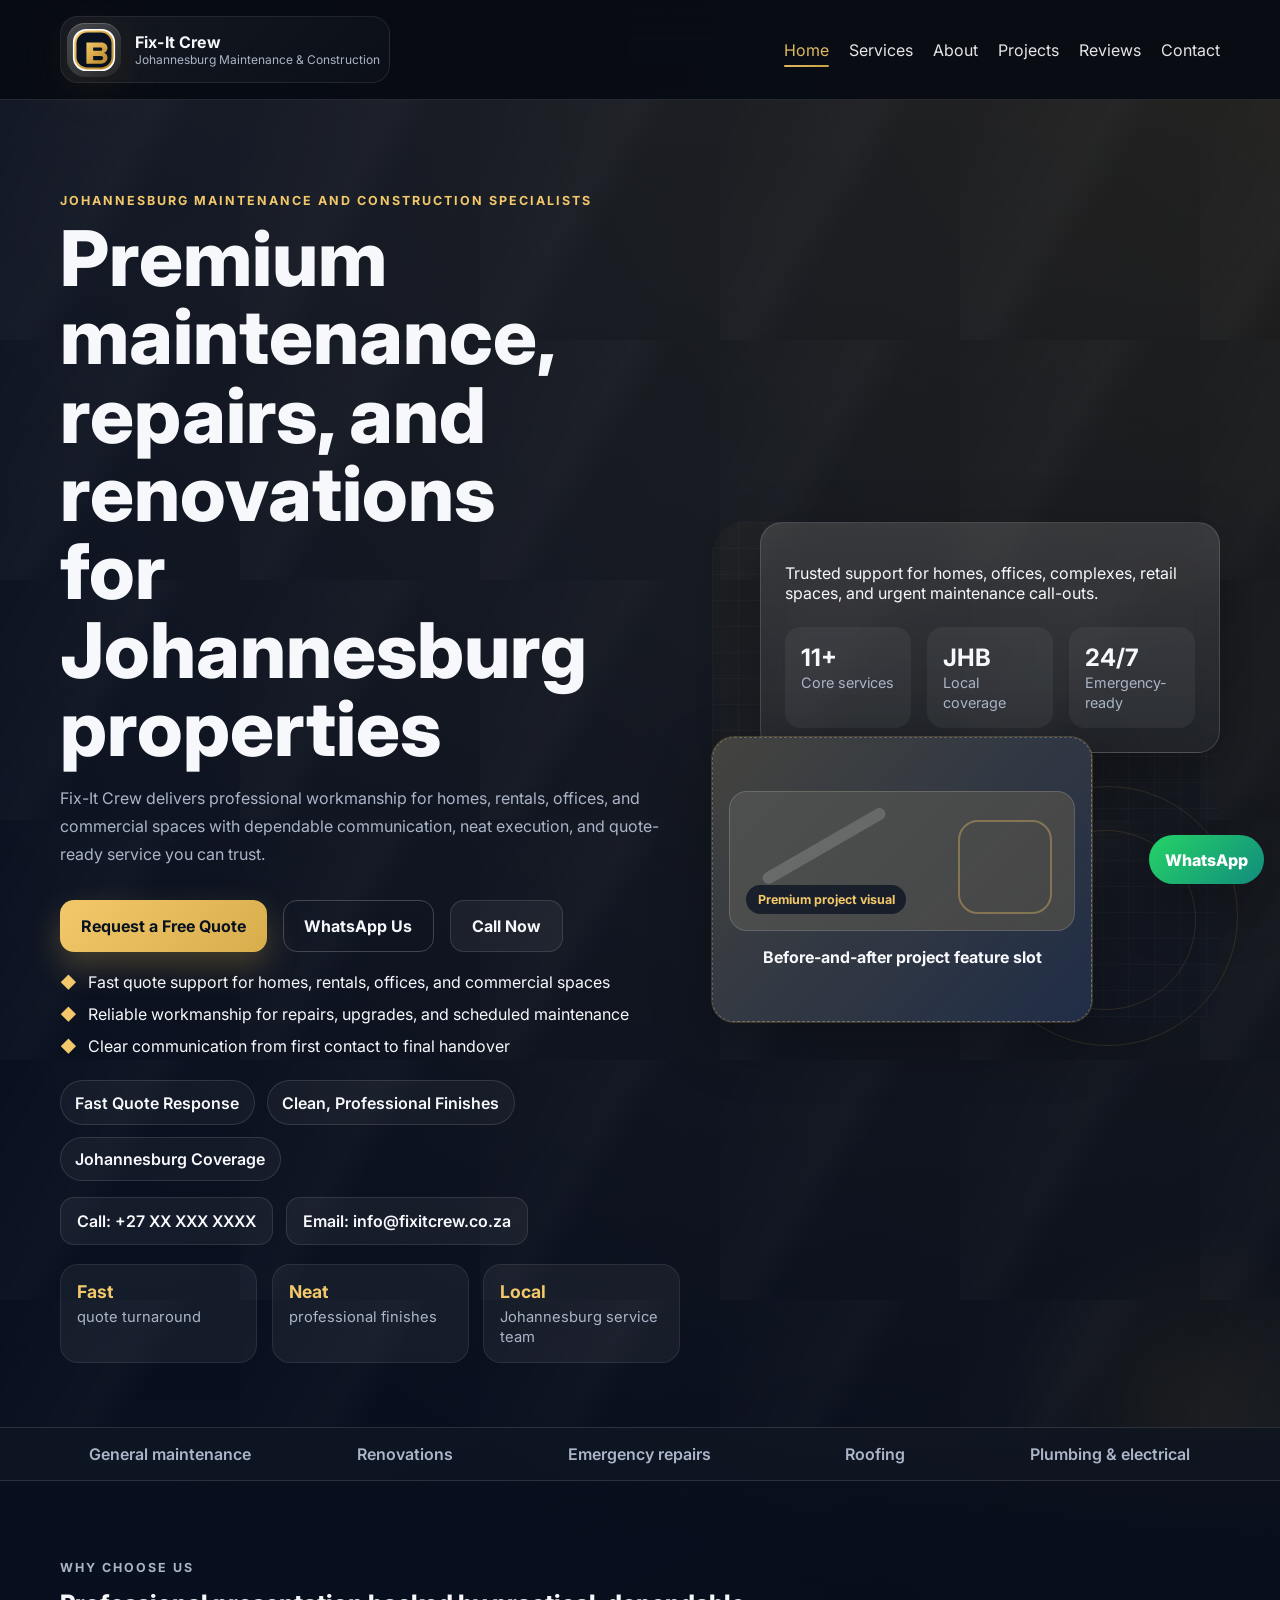
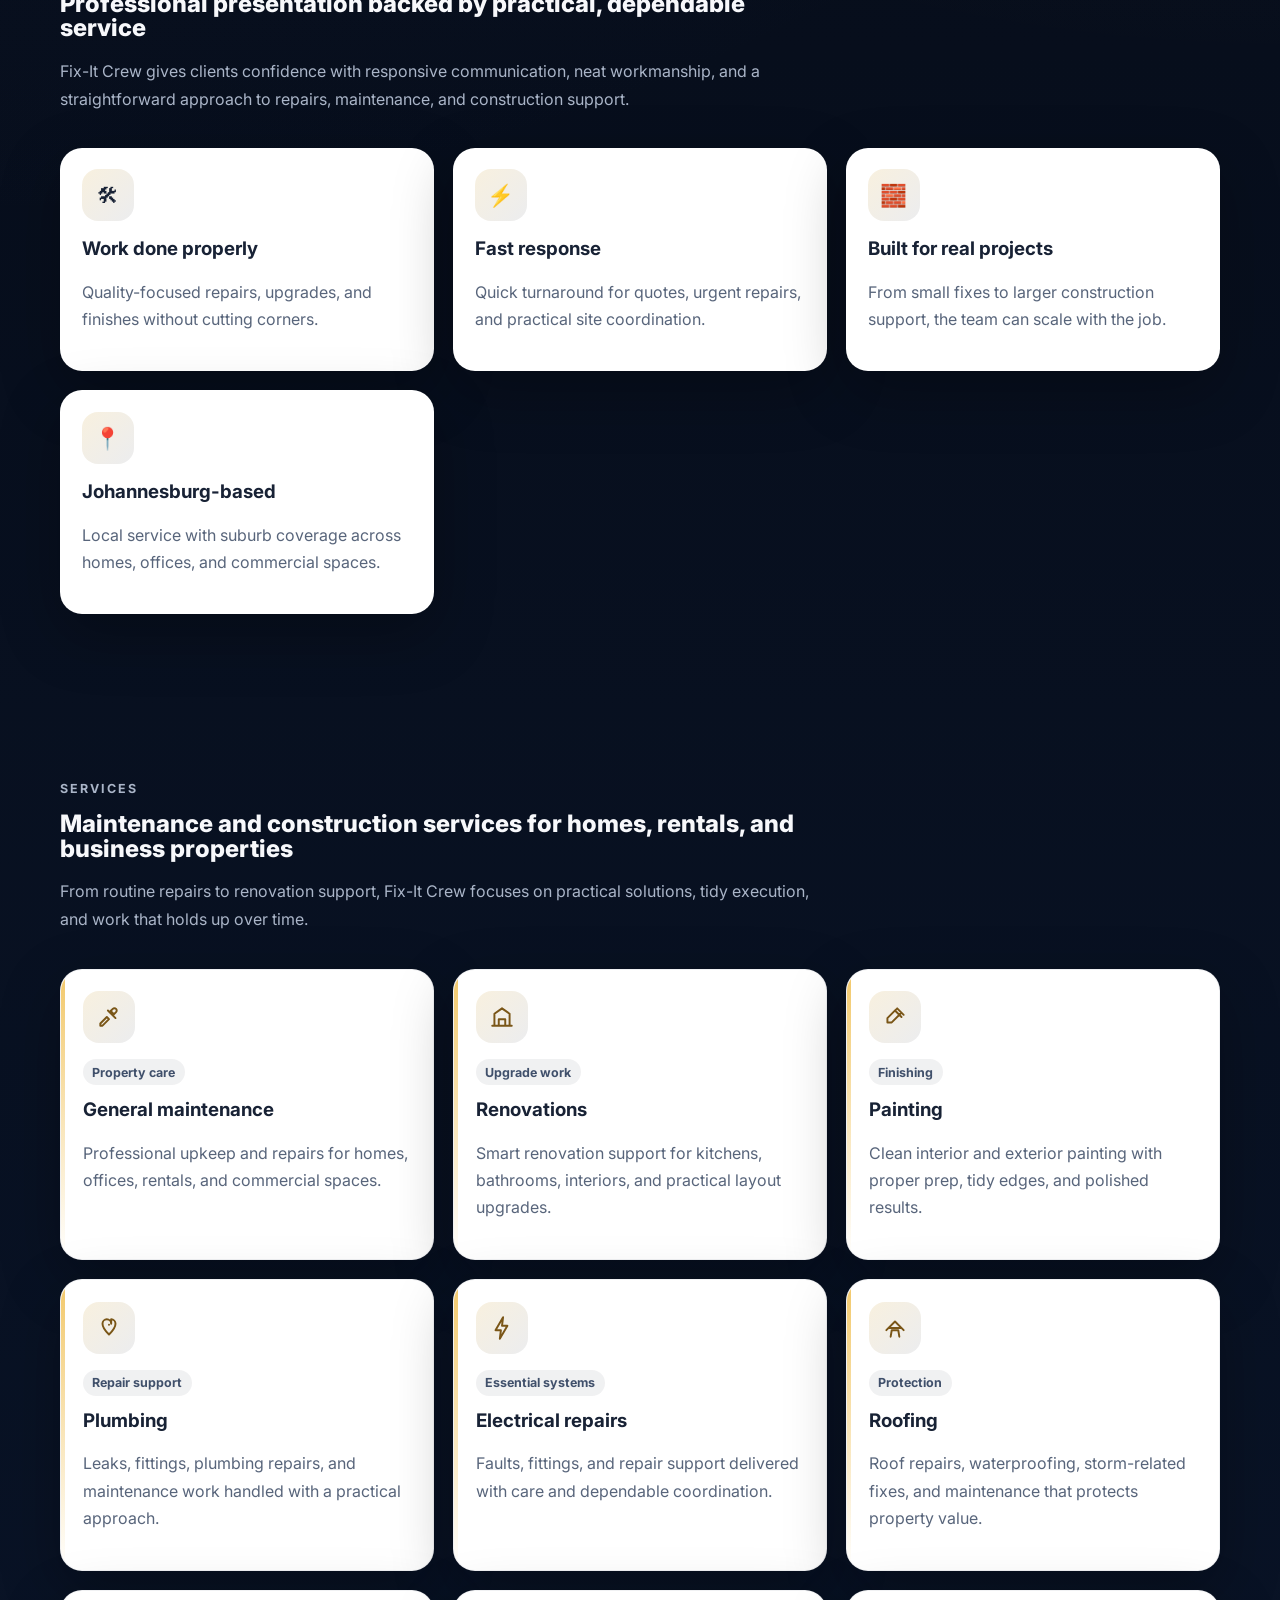
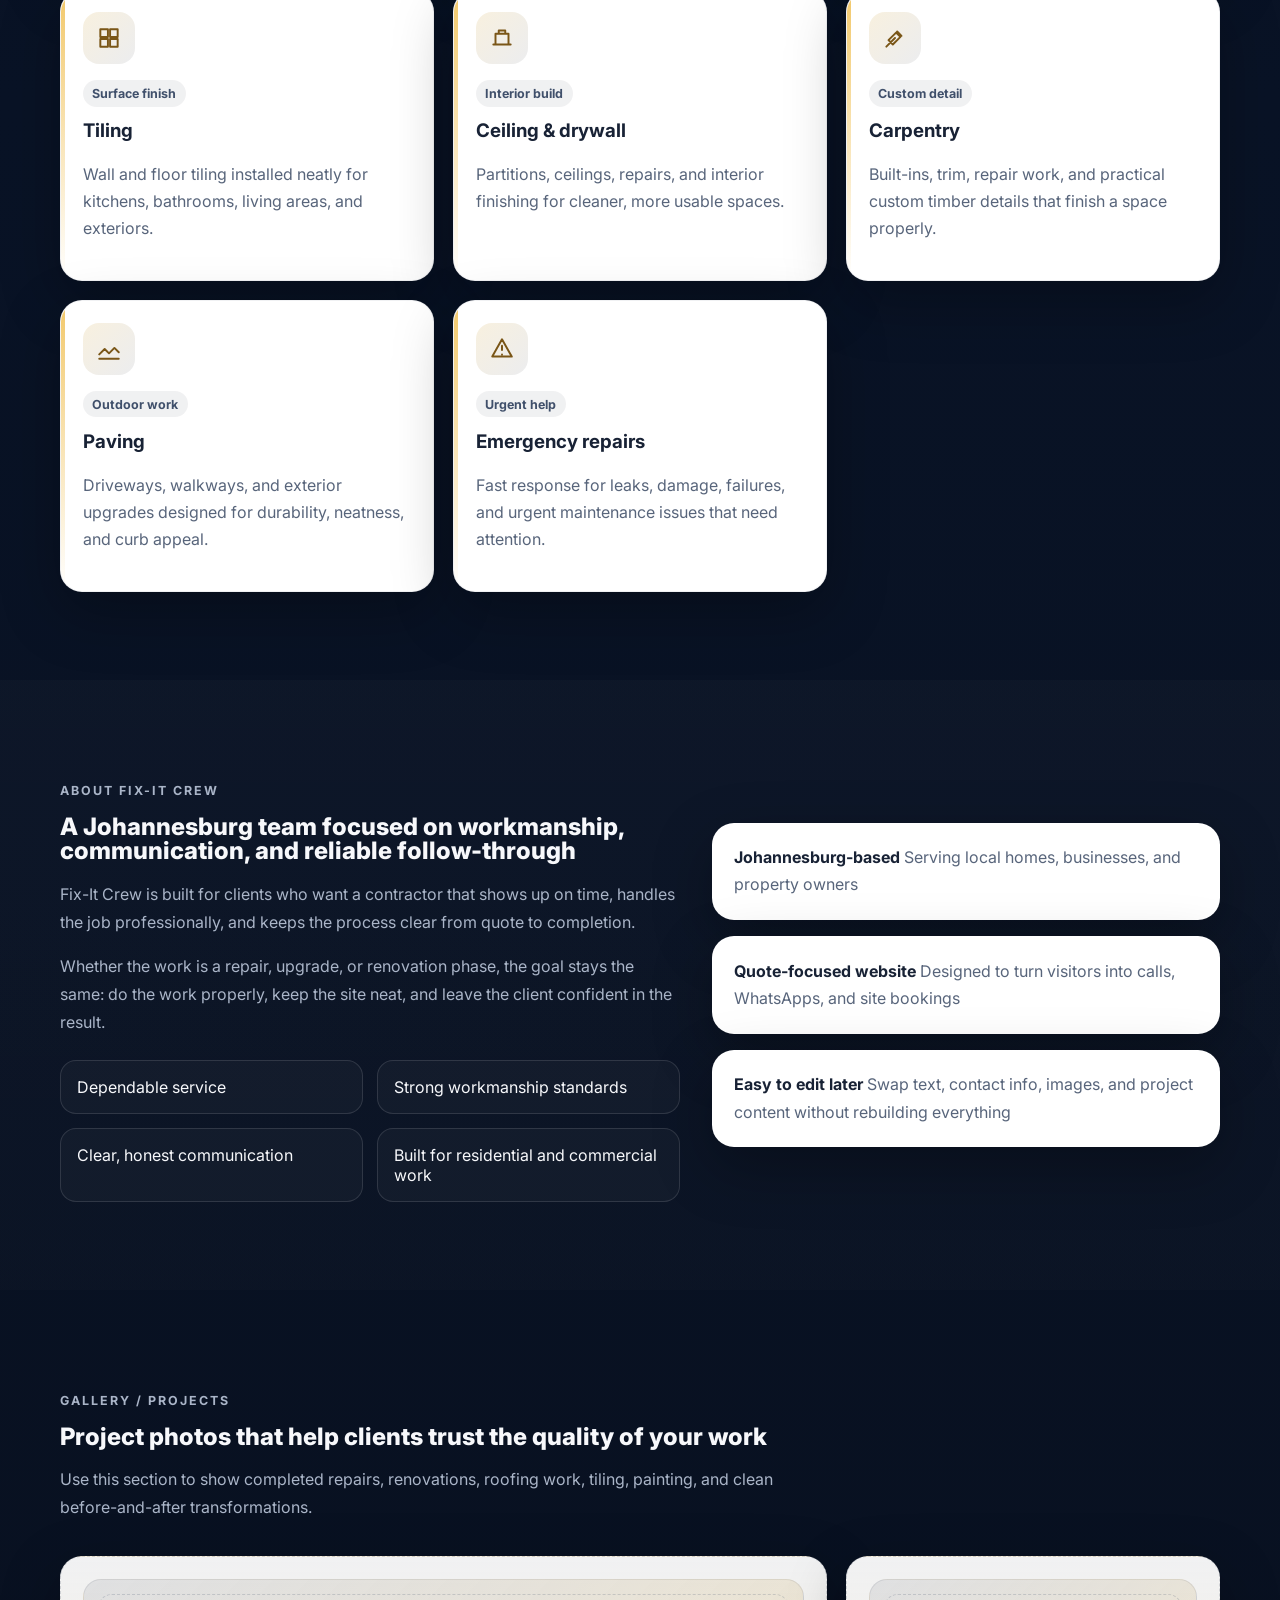
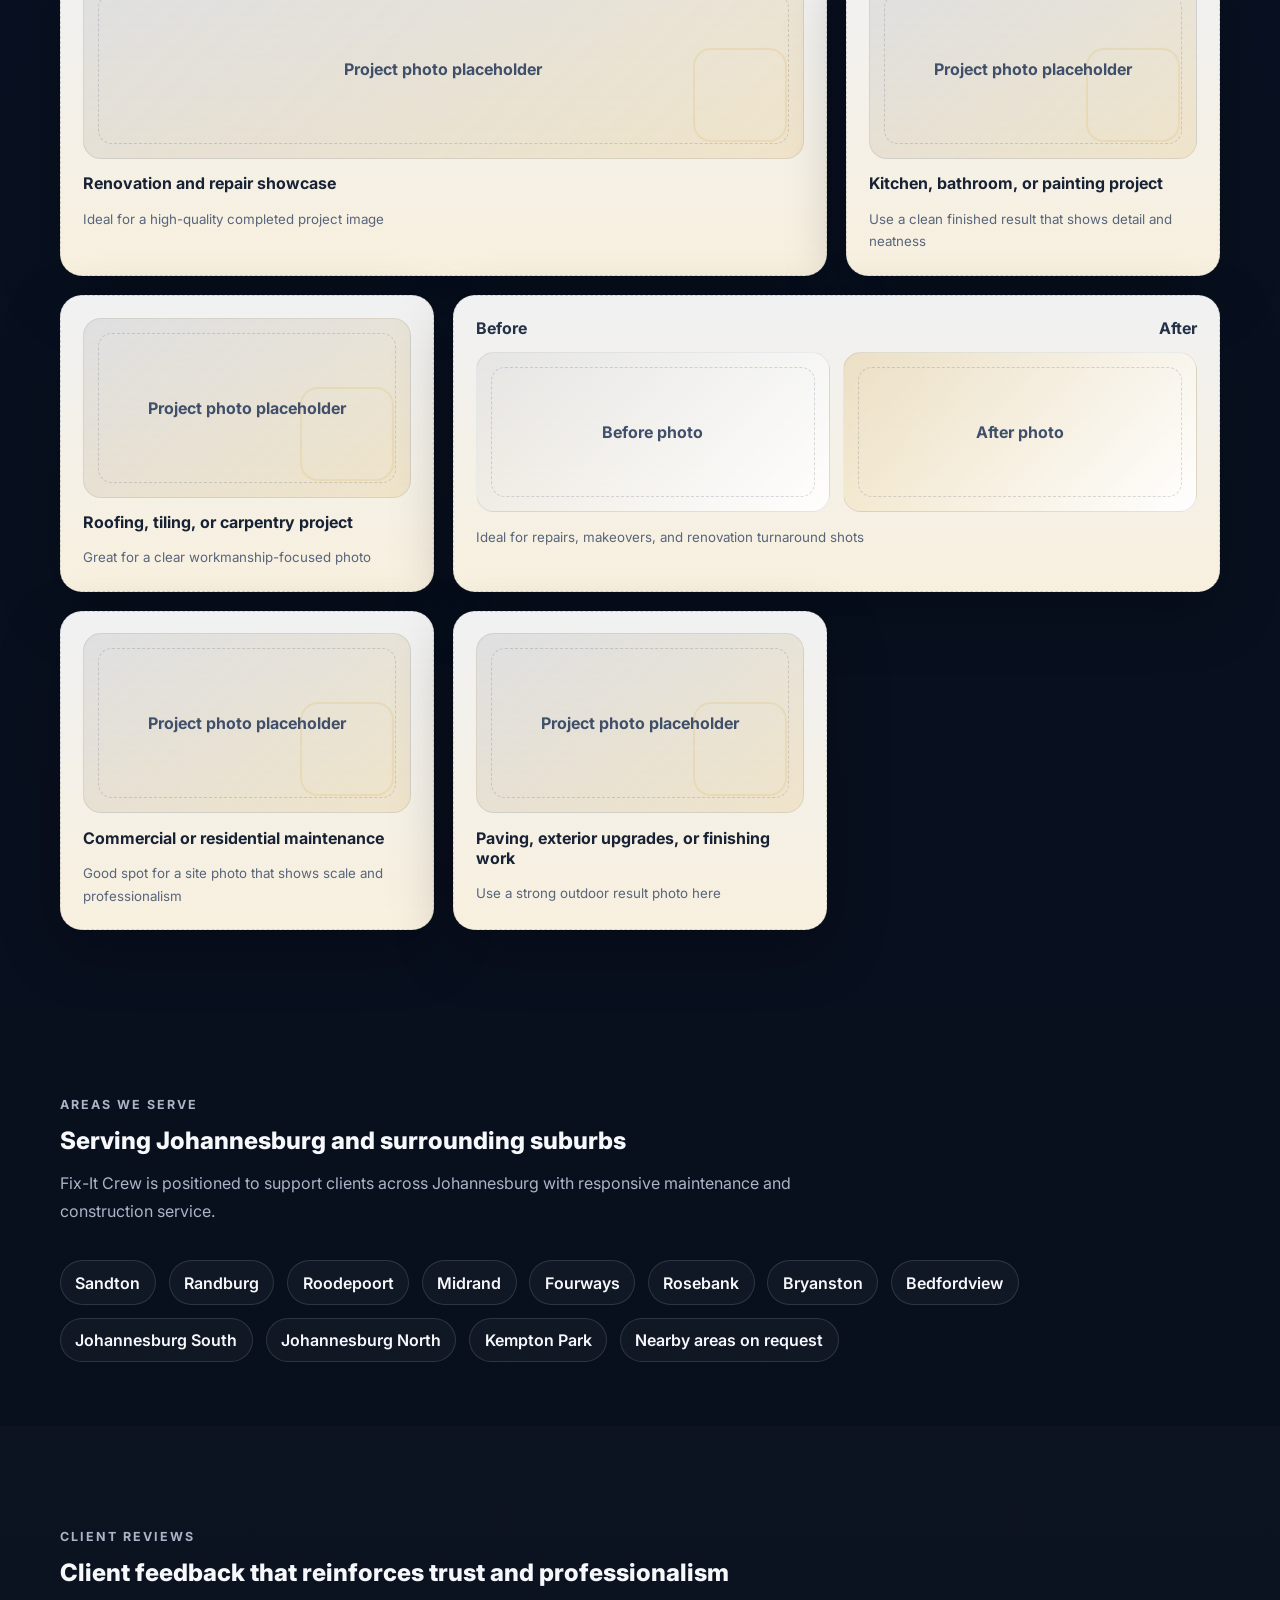
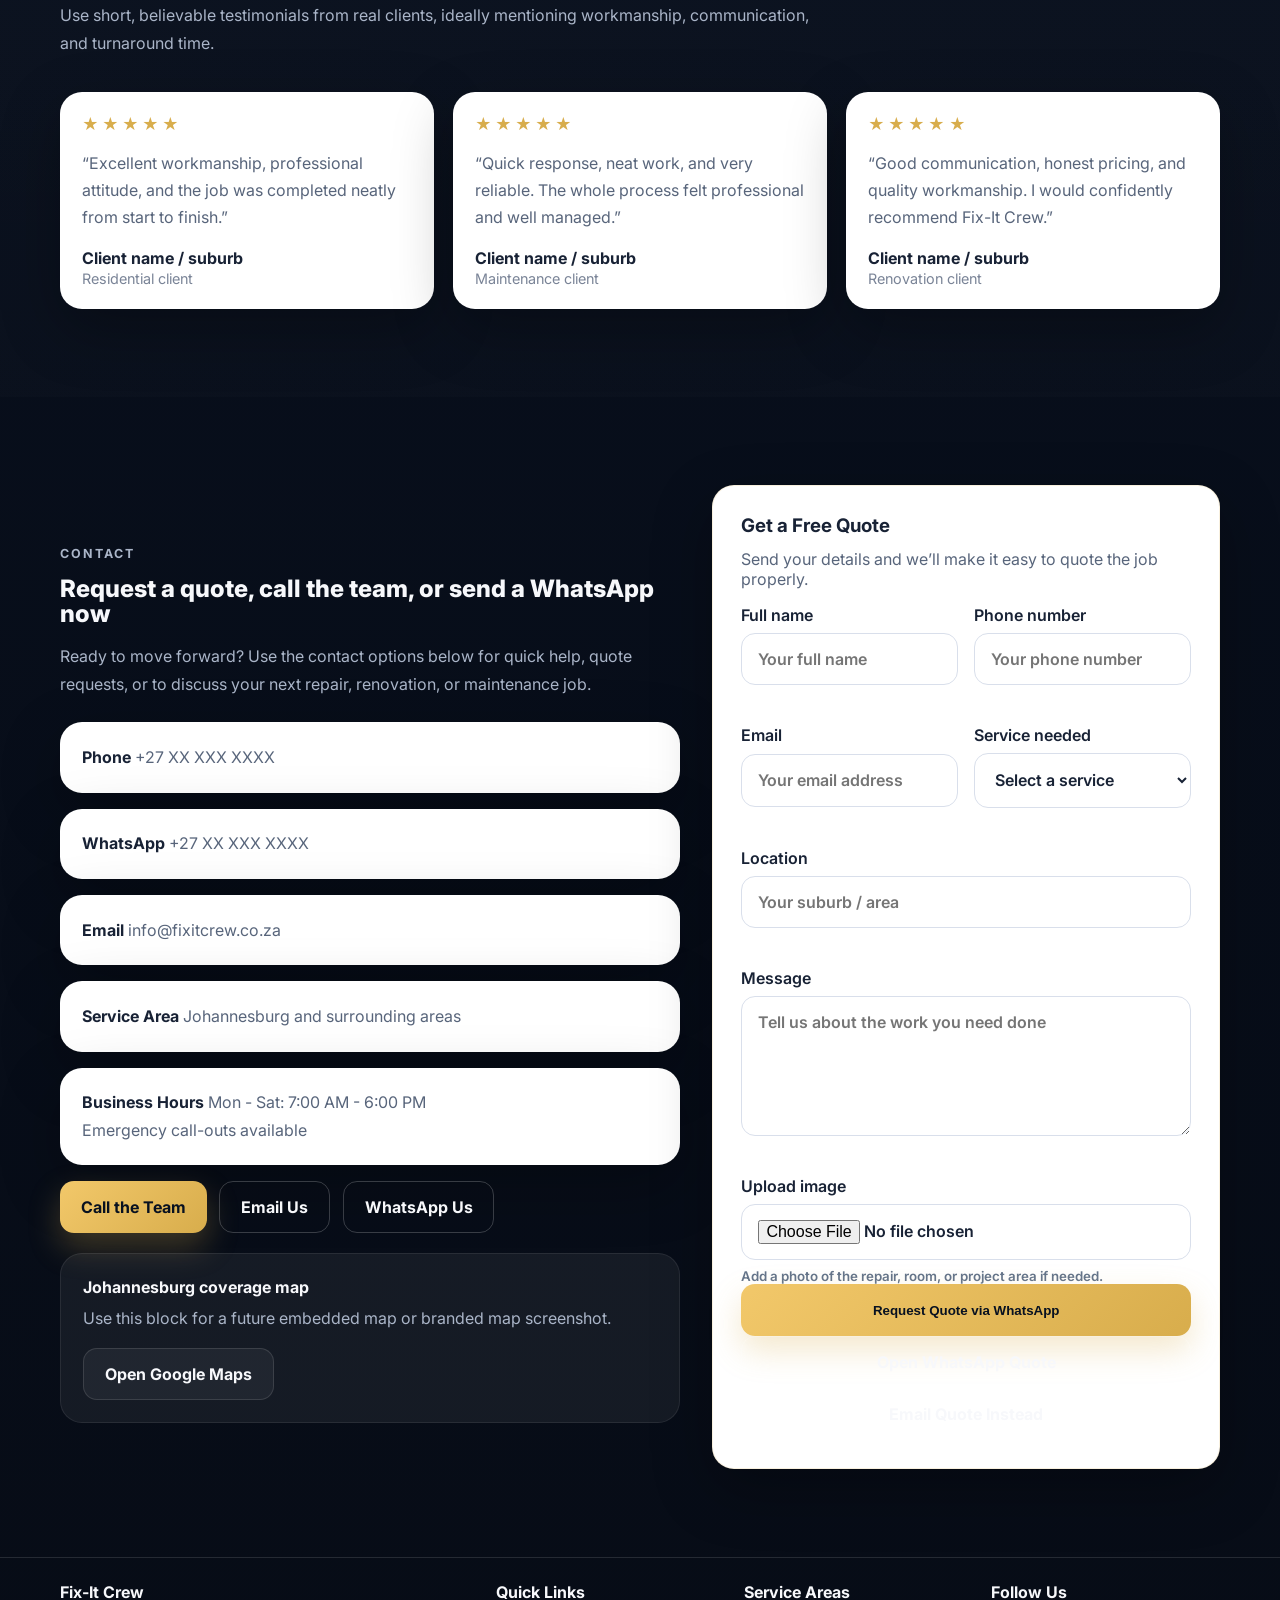
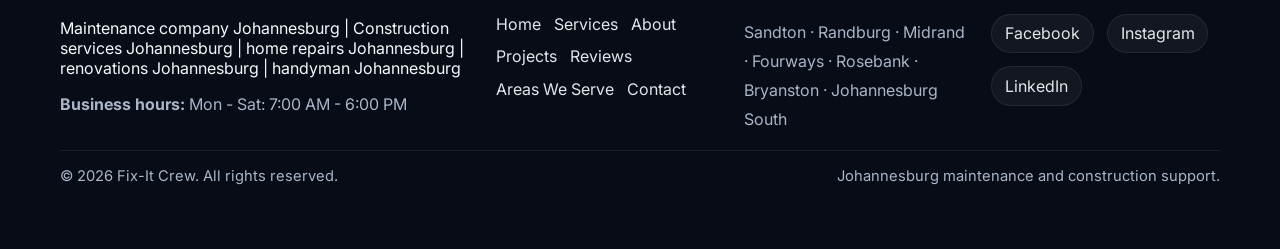
==== index.html @ 897012d0 "Elevate Fix-It Crew site polish and UX" ====
<!DOCTYPE html>
<html lang="en">
  <head>
    <meta charset="UTF-8" />
    <meta name="viewport" content="width=device-width, initial-scale=1.0" />
    <title>Fix-It Crew | Premium Maintenance Company & Construction Services Johannesburg</title>
    <meta
      name="description"
      content="Fix-It Crew is a premium Johannesburg maintenance company offering home repairs, renovations, roofing, plumbing, electrical repairs, tiling, paving, and reliable construction services across Johannesburg and surrounding areas."
    />
    <meta
      name="keywords"
      content="maintenance company Johannesburg, construction services Johannesburg, home repairs Johannesburg, renovations Johannesburg, handyman Johannesburg"
    />
    <meta name="theme-color" content="#0b1630" />
    <meta property="og:title" content="Fix-It Crew | Premium Maintenance & Construction Johannesburg" />
    <meta
      property="og:description"
      content="Reliable maintenance and construction in Johannesburg. Get a fast quote for repairs, renovations, roofing, plumbing, electrical, tiling, paving, and more."
    />
    <meta property="og:type" content="website" />
    <!-- Replace with your real domain later -->
    <meta property="og:url" content="https://www.fixitcrew.co.za" />
    <!-- Replace og-image.jpg with your real branded preview image later -->
    <meta property="og:image" content="https://www.fixitcrew.co.za/og-image.jpg" />
    <meta property="og:site_name" content="Fix-It Crew" />
    <meta property="og:locale" content="en_ZA" />
    <meta name="twitter:card" content="summary_large_image" />
    <meta name="twitter:title" content="Fix-It Crew | Premium Maintenance & Construction Johannesburg" />
    <meta
      name="twitter:description"
      content="Professional maintenance, repairs, renovations, and construction services in Johannesburg."
    />
    <meta name="twitter:image" content="https://www.fixitcrew.co.za/og-image.jpg" />
    <link rel="canonical" href="https://www.fixitcrew.co.za" />
    <link
      rel="icon"
      type="image/svg+xml"
      href="data:image/svg+xml,%3Csvg xmlns='http://www.w3.org/2000/svg' viewBox='0 0 64 64'%3E%3Cdefs%3E%3ClinearGradient id='g' x1='0%25' y1='0%25' x2='100%25' y2='100%25'%3E%3Cstop offset='0%25' stop-color='%23f2c86a'/%3E%3Cstop offset='100%25' stop-color='%23b88426'/%3E%3C/linearGradient%3E%3C/defs%3E%3Crect x='7' y='7' width='50' height='50' rx='16' fill='%23ffffff'/%3E%3Crect x='10' y='10' width='44' height='44' rx='14' fill='%23081120' stroke='url(%23g)' stroke-width='2.5'/%3E%3Cpath d='M23 23h18c4 0 7 2.9 7 6.5 0 2.8-1.7 5-4.2 5.9 2.4 0.7 4.2 2.9 4.2 5.9 0 4-3.3 7-7.7 7H23zm8 6v4h8.5c1.4 0 2.4-.8 2.4-2s-1-2-2.4-2zm0 10v5h9.2c1.6 0 2.7-1 2.7-2.4 0-1.6-1.1-2.6-2.7-2.6z' fill='url(%23g)'/%3E%3C/svg%3E"
    />
    <script type="application/ld+json">
      {
        "@context": "https://schema.org",
        "@type": "HomeAndConstructionBusiness",
        "name": "Fix-It Crew",
        "image": "https://www.fixitcrew.co.za/og-image.jpg",
        "url": "https://www.fixitcrew.co.za",
        "telephone": "+27XXXXXXXXX",
        "email": "info@fixitcrew.co.za",
        "address": {
          "@type": "PostalAddress",
          "addressLocality": "Johannesburg",
          "addressRegion": "Gauteng",
          "addressCountry": "ZA"
        },
        "areaServed": "Johannesburg and surrounding areas",
        "openingHours": "Mo-Sa 07:00-18:00",
        "description": "Premium maintenance and construction services in Johannesburg, including home repairs, renovations, roofing, plumbing, electrical repairs, tiling, carpentry, paving, and emergency repairs."
      }
    </script>
    <link rel="preconnect" href="https://fonts.googleapis.com" />
    <link rel="preconnect" href="https://fonts.gstatic.com" crossorigin />
    <link
      href="https://fonts.googleapis.com/css2?family=Inter:wght@400;500;600;700;800&display=swap"
      rel="stylesheet"
    />
    <link rel="stylesheet" href="styles.css?v=20260515-1455" />
  </head>
  <body>
    <!-- Business details, social links, and contact links are auto-filled from editable constants in script.js -->
    <a class="floating-whatsapp" data-link="whatsapp" href="https://wa.me/27XXXXXXXXX" target="_blank" rel="noreferrer" aria-label="Chat on WhatsApp">
      <span>WhatsApp</span>
    </a>

    <a class="mobile-call" data-link="phone" href="tel:+27XXXXXXXXX">Call Now</a>

    <header class="site-header">
      <div class="container nav-wrap">
        <a href="#home" class="brand">
          <span class="brand-mark" aria-hidden="true">
            <!-- Replace this inline SVG later if you have a final logo mark -->
            <svg viewBox="0 0 64 64" role="img" aria-label="Fix-It Crew brand icon">
              <defs>
                <linearGradient id="brandGold" x1="0%" y1="0%" x2="100%" y2="100%">
                  <stop offset="0%" stop-color="#f2c86a" />
                  <stop offset="100%" stop-color="#b88426" />
                </linearGradient>
              </defs>
              <rect x="7" y="7" width="50" height="50" rx="16" fill="#ffffff" />
              <rect x="10" y="10" width="44" height="44" rx="14" fill="#081120" stroke="url(#brandGold)" stroke-width="2.5" />
              <path d="M23 23h18c4 0 7 2.9 7 6.5 0 2.8-1.7 5-4.2 5.9 2.4 0.7 4.2 2.9 4.2 5.9 0 4-3.3 7-7.7 7H23zm8 6v4h8.5c1.4 0 2.4-.8 2.4-2s-1-2-2.4-2zm0 10v5h9.2c1.6 0 2.7-1 2.7-2.4 0-1.6-1.1-2.6-2.7-2.6z" fill="url(#brandGold)" />
            </svg>
          </span>
          <span>
            <strong data-config="businessName">Fix-It Crew</strong>
            <small><span data-config="serviceAreaShort">Johannesburg</span> Maintenance &amp; Construction</small>
          </span>
        </a>

        <button class="nav-toggle" aria-label="Open menu" aria-expanded="false" aria-controls="siteNav">☰</button>

        <nav class="site-nav" id="siteNav" aria-label="Primary navigation">
          <a href="#home">Home</a>
          <a href="#services">Services</a>
          <a href="#about">About</a>
          <a href="#gallery">Projects</a>
          <a href="#reviews">Reviews</a>
          <a href="#contact">Contact</a>
        </nav>
      </div>
    </header>

    <main>
      <section class="hero" id="home">
        <div class="hero-overlay-lines" aria-hidden="true"></div>
        <div class="container hero-grid">
          <div class="hero-copy reveal">
            <p class="eyebrow">Johannesburg maintenance and construction specialists</p>
            <h1>Premium maintenance, repairs, and renovations for Johannesburg properties</h1>
            <p class="hero-text">
              Fix-It Crew delivers professional workmanship for homes, rentals, offices, and commercial spaces with dependable communication, neat execution, and quote-ready service you can trust.
            </p>
            <div class="hero-actions">
              <a class="btn btn-gold glow" href="#contact">Request a Free Quote</a>
              <a class="btn btn-outline" data-link="whatsapp" href="https://wa.me/27XXXXXXXXX" target="_blank" rel="noreferrer">WhatsApp Us</a>
              <a class="btn btn-outline-dark" data-link="phone" href="tel:+27XXXXXXXXX">Call Now</a>
            </div>
            <ul class="hero-points">
              <li>Fast quote support for homes, rentals, offices, and commercial spaces</li>
              <li>Reliable workmanship for repairs, upgrades, and scheduled maintenance</li>
              <li>Clear communication from first contact to final handover</li>
            </ul>
            <div class="trust-badges">
              <span>Fast Quote Response</span>
              <span>Clean, Professional Finishes</span>
              <span>Johannesburg Coverage</span>
            </div>
            <div class="hero-contact-strip">
              <a data-link="phone" href="tel:+27XXXXXXXXX">Call: <span data-config="phoneDisplay">+27 XX XXX XXXX</span></a>
              <a data-link="email" href="mailto:info@fixitcrew.co.za">Email: <span data-config="email">info@fixitcrew.co.za</span></a>
            </div>
            <div class="hero-trust-stats reveal delay-1">
              <div><strong>Fast</strong><span>quote turnaround</span></div>
              <div><strong>Neat</strong><span>professional finishes</span></div>
              <div><strong>Local</strong><span>Johannesburg service team</span></div>
            </div>
          </div>

          <div class="hero-visual reveal delay-1">
            <div class="hero-bg-grid" aria-hidden="true"></div>
            <div class="glass-card card-main pulse-soft">
              <p>Trusted support for homes, offices, complexes, retail spaces, and urgent maintenance call-outs.</p>
              <div class="stat-row">
                <div>
                  <strong>11+</strong>
                  <span>Core services</span>
                </div>
                <div>
                  <strong>JHB</strong>
                  <span>Local coverage</span>
                </div>
                <div>
                  <strong>24/7</strong>
                  <span>Emergency-ready</span>
                </div>
              </div>
            </div>
            <div class="project-placeholder before-after premium-frame hero-showcase">
              <div class="placeholder-visual tools-visual">
                <span class="visual-badge">Premium project visual</span>
              </div>
              <span>Before-and-after project feature slot</span>
            </div>
            <div class="hero-orbit orbit-one"></div>
            <div class="hero-orbit orbit-two"></div>
          </div>
        </div>
      </section>

      <section class="trust-strip">
        <div class="container trust-items reveal">
          <span>General maintenance</span>
          <span>Renovations</span>
          <span>Emergency repairs</span>
          <span>Roofing</span>
          <span>Plumbing &amp; electrical</span>
        </div>
      </section>

      <section class="section section-compact" id="why-choose-us">
        <div class="container">
          <div class="section-head reveal">
            <p class="eyebrow">Why Choose Us</p>
            <h2>Professional presentation backed by practical, dependable service</h2>
            <p>Fix-It Crew gives clients confidence with responsive communication, neat workmanship, and a straightforward approach to repairs, maintenance, and construction support.</p>
          </div>
          <div class="why-grid">
            <article class="why-card reveal"><div class="icon-badge">🛠</div><h3>Work done properly</h3><p>Quality-focused repairs, upgrades, and finishes without cutting corners.</p></article>
            <article class="why-card reveal delay-1"><div class="icon-badge">⚡</div><h3>Fast response</h3><p>Quick turnaround for quotes, urgent repairs, and practical site coordination.</p></article>
            <article class="why-card reveal delay-2"><div class="icon-badge">🧱</div><h3>Built for real projects</h3><p>From small fixes to larger construction support, the team can scale with the job.</p></article>
            <article class="why-card reveal"><div class="icon-badge">📍</div><h3>Johannesburg-based</h3><p>Local service with suburb coverage across homes, offices, and commercial spaces.</p></article>
          </div>
        </div>
      </section>

      <section class="section" id="services">
        <div class="container">
          <div class="section-head reveal">
            <p class="eyebrow">Services</p>
            <h2>Maintenance and construction services for homes, rentals, and business properties</h2>
            <p>
              <!-- You can replace or expand this service intro later -->
              From routine repairs to renovation support, Fix-It Crew focuses on practical solutions, tidy execution, and work that holds up over time.
            </p>
          </div>

          <div class="service-grid">
            <article class="service-card premium-card reveal"><div class="service-icon"> <svg viewBox="0 0 24 24"><path d="M4 18l6-6 2 2-6 6H4zm9.5-11.5l2-2a2.1 2.1 0 013 3l-2 2-3-3zM11 6l7 7"/></svg> </div><span class="service-tag">Property care</span><h3>General maintenance</h3><p>Professional upkeep and repairs for homes, offices, rentals, and commercial spaces.</p></article>
            <article class="service-card premium-card reveal delay-1"><div class="service-icon"> <svg viewBox="0 0 24 24"><path d="M3 20h18M5 20V9l7-5 7 5v11M9 20v-6h6v6"/></svg> </div><span class="service-tag">Upgrade work</span><h3>Renovations</h3><p>Smart renovation support for kitchens, bathrooms, interiors, and practical layout upgrades.</p></article>
            <article class="service-card premium-card reveal delay-2"><div class="service-icon"> <svg viewBox="0 0 24 24"><path d="M14 4l6 6M13 5l-8 8v4h4l8-8M12 6l6 6"/></svg> </div><span class="service-tag">Finishing</span><h3>Painting</h3><p>Clean interior and exterior painting with proper prep, tidy edges, and polished results.</p></article>
            <article class="service-card premium-card reveal"><div class="service-icon"> <svg viewBox="0 0 24 24"><path d="M14 4a4 4 0 014 4c0 4-6 10-6 10S6 12 6 8a4 4 0 018 0zM12 9h.01"/></svg> </div><span class="service-tag">Repair support</span><h3>Plumbing</h3><p>Leaks, fittings, plumbing repairs, and maintenance work handled with a practical approach.</p></article>
            <article class="service-card premium-card reveal delay-1"><div class="service-icon"> <svg viewBox="0 0 24 24"><path d="M13 2L6 14h5l-1 8 7-12h-5l1-8z"/></svg> </div><span class="service-tag">Essential systems</span><h3>Electrical repairs</h3><p>Faults, fittings, and repair support delivered with care and dependable coordination.</p></article>
            <article class="service-card premium-card reveal delay-2"><div class="service-icon"> <svg viewBox="0 0 24 24"><path d="M4 14l8-8 8 8M6 12h12M8 20l1-6h6l1 6"/></svg> </div><span class="service-tag">Protection</span><h3>Roofing</h3><p>Roof repairs, waterproofing, storm-related fixes, and maintenance that protects property value.</p></article>
            <article class="service-card premium-card reveal"><div class="service-icon"> <svg viewBox="0 0 24 24"><path d="M4 4h7v7H4zM13 4h7v7h-7zM4 13h7v7H4zM13 13h7v7h-7z"/></svg> </div><span class="service-tag">Surface finish</span><h3>Tiling</h3><p>Wall and floor tiling installed neatly for kitchens, bathrooms, living areas, and exteriors.</p></article>
            <article class="service-card premium-card reveal delay-1"><div class="service-icon"> <svg viewBox="0 0 24 24"><path d="M4 18h16M6 18V8h12v10M9 8V5h6v3"/></svg> </div><span class="service-tag">Interior build</span><h3>Ceiling &amp; drywall</h3><p>Partitions, ceilings, repairs, and interior finishing for cleaner, more usable spaces.</p></article>
            <article class="service-card premium-card reveal delay-2"><div class="service-icon"> <svg viewBox="0 0 24 24"><path d="M4 20l8-8M14 6l4 4M13 7l-7 7 4 4 7-7-4-4z"/></svg> </div><span class="service-tag">Custom detail</span><h3>Carpentry</h3><p>Built-ins, trim, repair work, and practical custom timber details that finish a space properly.</p></article>
            <article class="service-card premium-card reveal"><div class="service-icon"> <svg viewBox="0 0 24 24"><path d="M3 17l5-5 4 4 5-5 4 4M3 21h18"/></svg> </div><span class="service-tag">Outdoor work</span><h3>Paving</h3><p>Driveways, walkways, and exterior upgrades designed for durability, neatness, and curb appeal.</p></article>
            <article class="service-card premium-card reveal delay-1"><div class="service-icon"> <svg viewBox="0 0 24 24"><path d="M12 3l9 16H3L12 3zm0 6v4m0 4h.01"/></svg> </div><span class="service-tag">Urgent help</span><h3>Emergency repairs</h3><p>Fast response for leaks, damage, failures, and urgent maintenance issues that need attention.</p></article>
          </div>
        </div>
      </section>

      <section class="section section-dark" id="about">
        <div class="container about-grid">
          <div class="about-copy reveal">
            <p class="eyebrow">About Fix-It Crew</p>
            <h2>A Johannesburg team focused on workmanship, communication, and reliable follow-through</h2>
            <p>
              Fix-It Crew is built for clients who want a contractor that shows up on time, handles the job professionally, and keeps the process clear from quote to completion.
            </p>
            <p>
              Whether the work is a repair, upgrade, or renovation phase, the goal stays the same: do the work properly, keep the site neat, and leave the client confident in the result.
            </p>
            <div class="about-checks">
              <div>Dependable service</div>
              <div>Strong workmanship standards</div>
              <div>Clear, honest communication</div>
              <div>Built for residential and commercial work</div>
            </div>
          </div>

          <div class="about-panel reveal delay-1">
            <div class="mini-card">
              <strong>Johannesburg-based</strong>
              <span>Serving local homes, businesses, and property owners</span>
            </div>
            <div class="mini-card">
              <strong>Quote-focused website</strong>
              <span>Designed to turn visitors into calls, WhatsApps, and site bookings</span>
            </div>
            <div class="mini-card">
              <strong>Easy to edit later</strong>
              <span>Swap text, contact info, images, and project content without rebuilding everything</span>
            </div>
          </div>
        </div>
      </section>

      <section class="section" id="gallery">
        <div class="container">
          <div class="section-head reveal">
            <p class="eyebrow">Gallery / Projects</p>
            <h2>Project photos that help clients trust the quality of your work</h2>
            <p>
              <!-- Replace these placeholders with real gallery images later -->
              Use this section to show completed repairs, renovations, roofing work, tiling, painting, and clean before-and-after transformations.
            </p>
          </div>

          <div class="gallery-grid masonry-grid">
            <div class="gallery-card gallery-card-large reveal">
              <!-- Replace this placeholder with a real gallery image later -->
              <div class="image-placeholder project-one"><span>Project photo placeholder</span></div>
              <span>Renovation and repair showcase</span><small>Ideal for a high-quality completed project image</small>
            </div>
            <div class="gallery-card reveal delay-1">
              <!-- Replace this placeholder with a real gallery image later -->
              <div class="image-placeholder project-two"><span>Project photo placeholder</span></div>
              <span>Kitchen, bathroom, or painting project</span><small>Use a clean finished result that shows detail and neatness</small>
            </div>
            <div class="gallery-card reveal delay-2">
              <!-- Replace this placeholder with a real gallery image later -->
              <div class="image-placeholder project-three"><span>Project photo placeholder</span></div>
              <span>Roofing, tiling, or carpentry project</span><small>Great for a clear workmanship-focused photo</small>
            </div>
            <div class="gallery-card gallery-split gallery-card-wide reveal">
              <!-- Replace these before/after placeholders with real progress images later -->
              <div class="split-header"><strong>Before</strong><strong>After</strong></div>
              <div class="before-after-grid">
                <div class="image-placeholder before-box"><span>Before photo</span></div>
                <div class="image-placeholder after-box"><span>After photo</span></div>
              </div>
              <small>Ideal for repairs, makeovers, and renovation turnaround shots</small>
            </div>
            <div class="gallery-card reveal delay-1">
              <!-- Replace this placeholder with a real gallery image later -->
              <div class="image-placeholder project-five"><span>Project photo placeholder</span></div>
              <span>Commercial or residential maintenance</span><small>Good spot for a site photo that shows scale and professionalism</small>
            </div>
            <div class="gallery-card reveal delay-2">
              <!-- Replace this placeholder with a real gallery image later -->
              <div class="image-placeholder project-six"><span>Project photo placeholder</span></div>
              <span>Paving, exterior upgrades, or finishing work</span><small>Use a strong outdoor result photo here</small>
            </div>
          </div>
        </div>
      </section>

      <section class="section section-compact" id="areas">
        <div class="container">
          <div class="section-head reveal">
            <p class="eyebrow">Areas We Serve</p>
            <h2>Serving Johannesburg and surrounding suburbs</h2>
            <p><!-- Edit suburb list later if needed -->Fix-It Crew is positioned to support clients across Johannesburg with responsive maintenance and construction service.</p>
          </div>
          <div class="areas-grid reveal">
            <span>Sandton</span>
            <span>Randburg</span>
            <span>Roodepoort</span>
            <span>Midrand</span>
            <span>Fourways</span>
            <span>Rosebank</span>
            <span>Bryanston</span>
            <span>Bedfordview</span>
            <span>Johannesburg South</span>
            <span>Johannesburg North</span>
            <span>Kempton Park</span>
            <span>Nearby areas on request</span>
          </div>
        </div>
      </section>

      <section class="section section-dark" id="reviews">
        <div class="container">
          <div class="section-head reveal">
            <p class="eyebrow">Client Reviews</p>
            <h2>Client feedback that reinforces trust and professionalism</h2>
            <p><!-- Replace these review placeholders with real testimonials later -->Use short, believable testimonials from real clients, ideally mentioning workmanship, communication, and turnaround time.</p>
          </div>

          <div class="review-grid">
            <article class="review-card reveal">
              <!-- Replace this review with a real testimonial later -->
              <div class="stars">★★★★★</div>
              <p>“Excellent workmanship, professional attitude, and the job was completed neatly from start to finish.”</p>
              <div class="review-meta"><strong>Client name / suburb</strong><span>Residential client</span></div>
            </article>
            <article class="review-card reveal delay-1">
              <!-- Replace this review with a real testimonial later -->
              <div class="stars">★★★★★</div>
              <p>“Quick response, neat work, and very reliable. The whole process felt professional and well managed.”</p>
              <div class="review-meta"><strong>Client name / suburb</strong><span>Maintenance client</span></div>
            </article>
            <article class="review-card reveal delay-2">
              <!-- Replace this review with a real testimonial later -->
              <div class="stars">★★★★★</div>
              <p>“Good communication, honest pricing, and quality workmanship. I would confidently recommend Fix-It Crew.”</p>
              <div class="review-meta"><strong>Client name / suburb</strong><span>Renovation client</span></div>
            </article>
          </div>
        </div>
      </section>

      <section class="section contact-section" id="contact">
        <div class="container contact-grid">
          <div class="contact-copy reveal">
            <p class="eyebrow">Contact</p>
            <h2>Request a quote, call the team, or send a WhatsApp now</h2>
            <p>
              Ready to move forward? Use the contact options below for quick help, quote requests, or to discuss your next repair, renovation, or maintenance job.
            </p>
            <div class="contact-cards">
              <!-- Replace phone number in script.js BUSINESS_CONFIG.phoneRaw and phoneDisplay -->
              <a class="contact-card" data-link="phone" href="tel:+27XXXXXXXXX">
                <strong>Phone</strong>
                <span data-config="phoneDisplay">+27 XX XXX XXXX</span>
              </a>
              <!-- Replace WhatsApp number in script.js BUSINESS_CONFIG.whatsAppNumber and whatsAppDisplay -->
              <a class="contact-card" data-link="whatsapp" href="https://wa.me/27XXXXXXXXX" target="_blank" rel="noreferrer">
                <strong>WhatsApp</strong>
                <span data-config="whatsAppDisplay">+27 XX XXX XXXX</span>
              </a>
              <!-- Replace email in script.js BUSINESS_CONFIG.email -->
              <a class="contact-card" data-link="email" href="mailto:info@fixitcrew.co.za">
                <strong>Email</strong>
                <span data-config="email">info@fixitcrew.co.za</span>
              </a>
              <div class="contact-card">
                <strong>Service Area</strong>
                <span data-config="serviceArea">Johannesburg and surrounding areas</span>
              </div>
              <!-- Replace business hours in script.js BUSINESS_CONFIG.businessHours -->
              <div class="contact-card">
                <strong>Business Hours</strong>
                <span data-config="businessHours">Mon - Sat: 7:00 AM - 6:00 PM<br />Emergency call-outs available</span>
              </div>
            </div>
            <div class="contact-actions">
              <a class="btn btn-gold glow" data-link="phone" href="tel:+27XXXXXXXXX">Call the Team</a>
              <a class="btn btn-outline" data-link="email" href="mailto:info@fixitcrew.co.za">Email Us</a>
              <a class="btn btn-outline" data-link="whatsapp" href="https://wa.me/27XXXXXXXXX" target="_blank" rel="noreferrer">WhatsApp Us</a>
            </div>
            <div class="map-card reveal delay-1">
              <strong>Johannesburg coverage map</strong>
              <p>Use this block for a future embedded map or branded map screenshot.</p>
              <!-- Replace maps link in script.js BUSINESS_CONFIG.googleMapsUrl -->
              <a class="btn btn-outline-dark" data-link="maps" href="https://maps.google.com/?q=Johannesburg" target="_blank" rel="noreferrer">Open Google Maps</a>
            </div>
          </div>

          <form class="quote-form reveal delay-1" id="quoteForm" novalidate>
            <h3>Get a Free Quote</h3>
            <p class="form-intro">Send your details and we’ll make it easy to quote the job properly.</p>
            <p class="form-status" id="formStatus" aria-live="polite"></p>
            <!-- Replace form action later with Formspree, Netlify Forms, backend API, or WhatsApp workflow -->
            <div class="form-grid">
              <label>
                Full name
                <input type="text" name="fullName" placeholder="Your full name" required />
                <small class="field-error" data-error-for="fullName"></small>
              </label>
              <label>
                Phone number
                <input type="tel" name="phone" placeholder="Your phone number" required />
                <small class="field-error" data-error-for="phone"></small>
              </label>
              <label>
                Email
                <input type="email" name="email" placeholder="Your email address" />
                <small class="field-error" data-error-for="email"></small>
              </label>
              <label>
                Service needed
                <select name="service" required>
                  <option value="">Select a service</option>
                  <option>General maintenance</option>
                  <option>Renovations</option>
                  <option>Painting</option>
                  <option>Plumbing</option>
                  <option>Electrical repairs</option>
                  <option>Roofing</option>
                  <option>Tiling</option>
                  <option>Ceiling and drywall</option>
                  <option>Carpentry</option>
                  <option>Paving</option>
                  <option>Emergency repairs</option>
                </select>
                <small class="field-error" data-error-for="service"></small>
              </label>
              <label class="full-width">
                Location
                <input type="text" name="location" placeholder="Your suburb / area" required />
                <small class="field-error" data-error-for="location"></small>
              </label>
              <label class="full-width">
                Message
                <textarea name="message" rows="5" placeholder="Tell us about the work you need done" required></textarea>
                <small class="field-error" data-error-for="message"></small>
              </label>
              <label class="full-width file-field">
                Upload image
                <input type="file" name="projectImage" accept="image/*" />
                <small>Add a photo of the repair, room, or project area if needed.</small>
              </label>
            </div>
            <button type="submit" class="btn btn-gold glow btn-block">Request Quote via WhatsApp</button>
            <!-- Replace WhatsApp number, phone, and email in script.js BUSINESS_CONFIG -->
            <a id="whatsAppQuoteLink" class="btn btn-outline btn-block" href="https://wa.me/27XXXXXXXXX" target="_blank" rel="noreferrer">Open WhatsApp Quote</a>
            <a id="emailQuoteLink" class="btn btn-outline btn-block" href="mailto:info@fixitcrew.co.za?subject=Fix-It%20Crew%20Quote%20Request">Email Quote Instead</a>
          </form>
        </div>
      </section>
    </main>

    <footer class="site-footer">
      <div class="container footer-wrap">
        <div class="footer-brand-block">
          <strong data-config="businessName">Fix-It Crew</strong>
          <p>Maintenance company Johannesburg | Construction services Johannesburg | home repairs Johannesburg | renovations Johannesburg | handyman Johannesburg</p>
          <p class="footer-hours"><strong>Business hours:</strong> <span data-config="businessHoursText">Mon - Sat: 7:00 AM - 6:00 PM</span></p>
        </div>
        <div class="footer-columns">
          <div>
            <strong>Quick Links</strong>
            <div class="footer-links">
              <a href="#home">Home</a>
              <a href="#services">Services</a>
              <a href="#about">About</a>
              <a href="#gallery">Projects</a>
              <a href="#reviews">Reviews</a>
              <a href="#areas">Areas We Serve</a>
              <a href="#contact">Contact</a>
            </div>
          </div>
          <div>
            <strong>Service Areas</strong>
            <p class="footer-area-list">Sandton · Randburg · Midrand · Fourways · Rosebank · Bryanston · Johannesburg South</p>
          </div>
          <div>
            <strong>Follow Us</strong>
            <!-- Replace social links in script.js BUSINESS_CONFIG.socialLinks -->
            <div class="footer-socials">
              <a data-link="facebook" href="#" target="_blank" rel="noreferrer">Facebook</a>
              <a data-link="instagram" href="#" target="_blank" rel="noreferrer">Instagram</a>
              <a data-link="linkedin" href="#" target="_blank" rel="noreferrer">LinkedIn</a>
            </div>
          </div>
        </div>
      </div>
      <div class="container footer-bottom">
        <span>© <span id="currentYear"></span> <span data-config="businessName">Fix-It Crew</span>. All rights reserved.</span>
        <span>Johannesburg maintenance and construction support.</span>
      </div>
    </footer>

    <script src="script.js?v=20260515-1455"></script>
  </body>
</html>
---- styles.css ----
:root {
  --bg: #060b14;
  --bg-2: #091326;
  --bg-soft: #101d36;
  --panel: #ffffff;
  --text: #f7f8fb;
  --text-dark: #182235;
  --muted: #aab5c8;
  --gold: #d8ad4c;
  --gold-strong: #f2c86a;
  --gold-soft: rgba(216, 173, 76, 0.18);
  --line: rgba(255, 255, 255, 0.12);
  --shadow: 0 20px 60px rgba(0, 0, 0, 0.28);
  --shadow-gold: 0 16px 40px rgba(216, 173, 76, 0.22);
  --radius: 22px;
}
* { box-sizing: border-box; }
html { scroll-behavior: smooth; }
body {
  margin: 0;
  font-family: "Inter", sans-serif;
  background:
    radial-gradient(circle at top right, rgba(216, 173, 76, 0.13), transparent 20%),
    radial-gradient(circle at top left, rgba(55, 87, 164, 0.12), transparent 22%),
    linear-gradient(180deg, #050912 0%, #091326 40%, #070c16 100%);
  color: var(--text);
}
img { max-width: 100%; display: block; }
.container { width: min(1160px, calc(100% - 2rem)); margin: 0 auto; }
.site-header { position: sticky; top: 0; z-index: 30; backdrop-filter: blur(18px); background: rgba(5, 9, 18, 0.82); border-bottom: 1px solid var(--line); }
.nav-wrap { display: flex; align-items: center; justify-content: space-between; gap: 1rem; padding: 1rem 0; }
.brand {
  display: inline-flex; align-items: center; gap: 0.9rem; color: var(--text); text-decoration: none;
  padding: 0.35rem 0.55rem 0.35rem 0.35rem; border-radius: 18px;
  background: linear-gradient(135deg, rgba(255,255,255,0.06), rgba(255,255,255,0.02));
  border: 1px solid rgba(255,255,255,0.08);
}
.brand strong, .brand small { display: block; }
.brand strong { font-size: 1rem; letter-spacing: 0.01em; }
.brand small { color: var(--muted); font-size: 0.75rem; }
.brand-mark {
  display: inline-grid; place-items: center; width: 54px; height: 54px; border-radius: 18px;
  background: linear-gradient(135deg, rgba(255,255,255,0.2), rgba(255,255,255,0.04));
  box-shadow: inset 0 1px 0 rgba(255,255,255,0.2), 0 8px 24px rgba(0,0,0,0.24);
}
.brand-mark svg { width: 54px; height: 54px; filter: drop-shadow(0 8px 24px rgba(216,173,76,0.2)); }
.site-nav { display: flex; gap: 1.25rem; }
.site-nav a, .site-footer a { color: var(--text); text-decoration: none; opacity: 0.92; }
.site-nav a:hover, .site-footer a:hover { color: var(--gold-strong); }
.site-nav a.active { color: var(--gold-strong); position: relative; }
.site-nav a.active::after { content: ""; position: absolute; left: 0; right: 0; bottom: -0.45rem; height: 2px; border-radius: 999px; background: linear-gradient(90deg, var(--gold-strong), var(--gold)); }
.brand:hover { transform: translateY(-1px); box-shadow: 0 12px 28px rgba(0,0,0,0.18); }
.nav-toggle { display: none; background: none; color: var(--text); border: 1px solid var(--line); border-radius: 12px; padding: 0.5rem 0.7rem; font-size: 1.2rem; }
.hero { padding: 5rem 0 4rem; position: relative; overflow: hidden; }
.hero::after { content: ""; position: absolute; inset: auto -10% -15% auto; width: 420px; height: 420px; border-radius: 50%; background: radial-gradient(circle, rgba(216, 173, 76, 0.08), transparent 65%); pointer-events: none; }
.hero-overlay-lines {
  position: absolute; inset: 0; pointer-events: none; opacity: 0.45;
  background: linear-gradient(120deg, transparent 0%, rgba(255,255,255,0.05) 42%, transparent 52%), linear-gradient(180deg, rgba(255,255,255,0.02), transparent 35%);
  background-size: 240px 240px, auto; animation: heroSweep 14s linear infinite;
}
.hero-grid, .about-grid, .contact-grid { display: grid; grid-template-columns: 1.1fr 0.9fr; gap: 2rem; align-items: center; }
.eyebrow { text-transform: uppercase; letter-spacing: 0.16em; font-size: 0.78rem; font-weight: 700; color: var(--gold-strong); }
.hero h1, .section h2 { margin: 0 0 1rem; line-height: 1.02; font-weight: 800; }
.hero h1 { font-size: clamp(2.4rem, 6vw, 4.8rem); max-width: 10ch; }
.hero-text, .section-head p, .about-copy p, .contact-copy p { color: var(--muted); line-height: 1.75; }
.hero-actions { display: flex; gap: 1rem; flex-wrap: wrap; margin: 2rem 0 1.25rem; }
.btn { display: inline-flex; align-items: center; justify-content: center; min-height: 52px; padding: 0.9rem 1.3rem; border-radius: 14px; font-weight: 700; text-decoration: none; transition: transform 0.25s ease, background 0.25s ease, color 0.25s ease, box-shadow 0.25s ease; }
.btn:hover { transform: translateY(-2px); }
.btn-gold { background: linear-gradient(135deg, var(--gold-strong), var(--gold)); color: #081120; box-shadow: 0 14px 32px rgba(216, 173, 76, 0.24); border: none; }
.btn-outline { border: 1px solid rgba(255, 255, 255, 0.2); color: var(--text); }
.btn-outline-dark { border: 1px solid rgba(255, 255, 255, 0.12); color: var(--text); background: rgba(255,255,255,0.05); }
.btn-block { width: 100%; }
.glow { box-shadow: 0 0 0 rgba(216,173,76,0), 0 14px 32px rgba(216,173,76,0.28); }
.glow:hover { box-shadow: 0 0 24px rgba(216,173,76,0.28), 0 18px 40px rgba(216,173,76,0.32); }
.hero-points { list-style: none; padding: 0; margin: 0; display: grid; gap: 0.75rem; color: var(--text); }
.hero-points li::before { content: "◆"; color: var(--gold-strong); margin-right: 0.7rem; }
.trust-badges { display: flex; gap: 0.75rem; flex-wrap: wrap; margin-top: 1.5rem; }
.trust-badges span, .areas-grid span { display: inline-flex; align-items: center; justify-content: center; padding: 0.7rem 0.9rem; border-radius: 999px; border: 1px solid rgba(255,255,255,0.12); background: rgba(255,255,255,0.04); color: var(--text); font-weight: 600; }
.hero-contact-strip {
  display: flex; flex-wrap: wrap; gap: 0.8rem; margin-top: 1rem;
}
.hero-contact-strip a {
  color: var(--text); text-decoration: none; padding: 0.8rem 1rem; border-radius: 14px;
  background: rgba(255,255,255,0.05); border: 1px solid rgba(255,255,255,0.1); font-weight: 600;
}
.hero-contact-strip a:hover { border-color: rgba(242,200,106,0.35); color: var(--gold-strong); }
.hero-trust-stats {
  display: grid; grid-template-columns: repeat(3, 1fr); gap: 0.9rem; margin-top: 1.2rem;
}
.hero-trust-stats div {
  padding: 1rem; border-radius: 18px; background: rgba(255,255,255,0.05); border: 1px solid rgba(255,255,255,0.08);
}
.hero-trust-stats strong { display: block; font-size: 1.1rem; color: var(--gold-strong); margin-bottom: 0.25rem; }
.hero-trust-stats span { color: var(--muted); font-size: 0.92rem; }
.hero-visual { position: relative; min-height: 500px; }
.hero-bg-grid {
  position: absolute; inset: 0; border-radius: 32px;
  background:
    linear-gradient(rgba(255,255,255,0.04) 1px, transparent 1px),
    linear-gradient(90deg, rgba(255,255,255,0.04) 1px, transparent 1px),
    linear-gradient(135deg, rgba(216,173,76,0.06), rgba(11,22,48,0.22));
  background-size: 26px 26px, 26px 26px, auto;
  opacity: 0.55;
}
.glass-card, .project-placeholder, .service-card, .review-card, .contact-card, .quote-form, .mini-card, .gallery-card, .why-card { border-radius: var(--radius); box-shadow: var(--shadow); }
.glass-card { position: absolute; right: 0; top: 0; width: min(100%, 460px); padding: 1.5rem; background: linear-gradient(180deg, rgba(255,255,255,0.12), rgba(255,255,255,0.04)); border: 1px solid rgba(255,255,255,0.14); backdrop-filter: blur(12px); z-index: 1; }
.pulse-soft { animation: pulseSoft 4s ease-in-out infinite; }
.stat-row { display: flex; gap: 1rem; margin-top: 1.5rem; }
.stat-row div { flex: 1; padding: 1rem; background: rgba(255,255,255,0.05); border-radius: 16px; }
.stat-row strong { display: block; font-size: 1.5rem; }
.stat-row span { color: var(--muted); font-size: 0.9rem; }
.project-placeholder { position: absolute; left: 0; bottom: 0; width: min(100%, 380px); aspect-ratio: 4 / 3; background: linear-gradient(135deg, rgba(216,173,76,0.25), rgba(255,255,255,0.06)), #12203b; border: 1px dashed rgba(255, 255, 255, 0.25); display: grid; place-items: center; color: var(--text); font-weight: 700; text-align: center; padding: 1rem; z-index: 1; }
.hero-showcase { gap: 1rem; align-content: center; }
.placeholder-visual {
  width: 100%; height: 140px; border-radius: 18px; position: relative; overflow: hidden;
  background: linear-gradient(135deg, rgba(255,255,255,0.08), rgba(216,173,76,0.18));
  border: 1px solid rgba(255,255,255,0.15);
}
.placeholder-visual::before,
.placeholder-visual::after {
  content: ""; position: absolute; background: rgba(255,255,255,0.16);
}
.tools-visual::before { width: 140px; height: 12px; transform: rotate(-30deg); left: 24px; top: 48px; border-radius: 999px; }
.tools-visual::after { width: 90px; height: 90px; right: 22px; bottom: 16px; border-radius: 20px; border: 2px solid rgba(242,200,106,0.35); background: transparent; }
.visual-badge {
  position: absolute; left: 16px; bottom: 16px; display: inline-block; padding: 0.45rem 0.7rem; border-radius: 999px;
  background: rgba(8,17,32,0.75); color: var(--gold-strong); font-size: 0.78rem; font-weight: 700;
}
.premium-frame { box-shadow: 0 0 0 1px rgba(216,173,76,0.25), var(--shadow); }
.hero-orbit { position: absolute; border: 1px solid rgba(216,173,76,0.15); border-radius: 50%; pointer-events: none; }
.orbit-one { width: 180px; height: 180px; right: 24px; bottom: 12px; }
.orbit-two { width: 260px; height: 260px; right: -18px; bottom: -24px; }
.trust-strip { border-block: 1px solid var(--line); background: rgba(255,255,255,0.02); }
.trust-items { display: grid; grid-template-columns: repeat(5, 1fr); gap: 1rem; padding: 1rem 0; text-align: center; color: var(--muted); font-weight: 600; }
.section { padding: 5.5rem 0; }
.section-compact { padding: 4rem 0; }
.section-dark { background: linear-gradient(180deg, rgba(255,255,255,0.02), rgba(255,255,255,0.01)); }
.section-head { max-width: 760px; margin-bottom: 2.2rem; }
.section-head h2 { margin-bottom: 0.9rem; }
.service-grid, .review-grid, .gallery-grid, .why-grid { display: grid; grid-template-columns: repeat(3, 1fr); gap: 1.2rem; }
.service-card, .review-card, .gallery-card, .contact-card, .quote-form, .mini-card, .why-card { background: var(--panel); color: var(--text-dark); padding: 1.35rem; }
.service-card h3, .review-card strong, .contact-card strong, .quote-form h3, .mini-card strong, .why-card h3 { margin-top: 0; }
.service-card p, .review-card p, .contact-card span, .mini-card span, .why-card p, .gallery-card small { color: #58657b; line-height: 1.7; }
.premium-card { position: relative; overflow: hidden; border: 1px solid rgba(11, 22, 48, 0.06); }
.premium-card::before { content: ""; position: absolute; inset: 0 auto 0 0; width: 4px; background: linear-gradient(180deg, var(--gold-strong), transparent); }
.service-tag {
  display: inline-flex; padding: 0.35rem 0.6rem; border-radius: 999px; background: rgba(8,17,32,0.06); color: #40506b; font-size: 0.78rem; font-weight: 700; margin-bottom: 0.8rem;
}
.service-icon, .icon-badge {
  width: 52px; height: 52px; border-radius: 16px; display: grid; place-items: center; margin-bottom: 1rem;
  background: linear-gradient(135deg, rgba(216,173,76,0.18), rgba(11,22,48,0.08)); font-size: 1.35rem;
}
.service-icon svg {
  width: 26px; height: 26px; stroke: #7a5617; stroke-width: 1.8; fill: none; stroke-linecap: round; stroke-linejoin: round;
}
.about-checks { display: grid; grid-template-columns: repeat(2, 1fr); gap: 0.9rem; margin-top: 1.5rem; }
.about-checks div { padding: 1rem; border: 1px solid var(--line); border-radius: 16px; background: rgba(255,255,255,0.03); }
.about-panel { display: grid; gap: 1rem; }
.gallery-card {
  min-height: 260px; display: flex; flex-direction: column; gap: 0.9rem;
  background: linear-gradient(180deg, rgba(9,19,38,0.06), rgba(216,173,76,0.18)), #fff; border: 1px dashed rgba(11, 22, 48, 0.15);
}
.masonry-grid { align-items: stretch; }
.gallery-card-large { grid-column: span 2; }
.gallery-card-wide { grid-column: span 2; }
.gallery-card:hover, .review-card:hover, .contact-card:hover, .mini-card:hover, .why-card:hover, .service-card:hover {
  transform: translateY(-3px);
  transition: transform 0.25s ease, box-shadow 0.25s ease;
  box-shadow: 0 24px 54px rgba(0, 0, 0, 0.16);
}
.gallery-card span { font-weight: 700; }
.image-placeholder {
  min-height: 180px; border-radius: 18px; position: relative; overflow: hidden; display: grid; place-items: center;
  background: linear-gradient(135deg, rgba(11,22,48,0.08), rgba(216,173,76,0.18));
  border: 1px solid rgba(11,22,48,0.08); color: #40506b; font-weight: 700; text-align: center; padding: 1rem;
}
.image-placeholder span { position: relative; z-index: 1; }
.gallery-card:hover .image-placeholder::after {
  content: ""; position: absolute; inset: 0; background: linear-gradient(180deg, transparent, rgba(8,17,32,0.12));
}
.image-placeholder::before {
  content: ""; position: absolute; inset: 14px; border: 1px dashed rgba(64,80,107,0.2); border-radius: 14px;
}
.project-one::after, .project-two::after, .project-three::after, .project-five::after, .project-six::after {
  content: ""; position: absolute; width: 90px; height: 90px; right: 16px; bottom: 16px; border-radius: 18px; border: 2px solid rgba(216,173,76,0.18);
}
.gallery-split .split-header { display: flex; justify-content: space-between; color: #243248; }
.before-after-grid { display: grid; grid-template-columns: 1fr 1fr; gap: 0.8rem; }
.before-box, .after-box { min-height: 160px; }
.before-box { background: linear-gradient(135deg, rgba(11,22,48,0.05), rgba(255,255,255,0.9)); }
.after-box { background: linear-gradient(135deg, rgba(216,173,76,0.25), rgba(255,255,255,0.95)); }
.stars { color: var(--gold); letter-spacing: 0.2em; margin-bottom: 0.9rem; }
.review-meta { display: flex; flex-direction: column; gap: 0.15rem; }
.review-meta span { color: #7a8497; font-size: 0.9rem; }
.contact-cards { display: grid; gap: 1rem; margin-top: 1.5rem; }
.contact-card { display: block; text-decoration: none; }
.contact-actions { display: flex; flex-wrap: wrap; gap: 0.8rem; margin-top: 1rem; }
.quote-form { padding: 1.75rem; border: 1px solid rgba(216,173,76,0.18); }
.map-card {
  margin-top: 1.25rem; padding: 1.4rem; border-radius: var(--radius); background: rgba(255,255,255,0.06); border: 1px solid rgba(255,255,255,0.08);
}
.map-card strong { display: block; margin-bottom: 0.45rem; }
.map-card p { margin: 0 0 1rem; color: var(--muted); }
.form-intro { margin-top: -0.4rem; margin-bottom: 1rem; color: #58657b; }
.form-status {
  display: none; margin: 0 0 1rem; padding: 0.9rem 1rem; border-radius: 14px; font-weight: 600;
}
.form-status.show { display: block; }
.form-status.success { background: rgba(37, 211, 102, 0.12); color: #177a47; border: 1px solid rgba(37, 211, 102, 0.25); }
.form-status.error { background: rgba(220, 38, 38, 0.08); color: #b42318; border: 1px solid rgba(220, 38, 38, 0.18); }
.form-grid { display: grid; grid-template-columns: repeat(2, 1fr); gap: 1rem; }
label { display: grid; gap: 0.5rem; font-weight: 600; color: var(--text-dark); }
input, select, textarea { width: 100%; border: 1px solid #d9dfeb; border-radius: 14px; padding: 0.95rem 1rem; font: inherit; color: var(--text-dark); background: #fff; }
textarea { resize: vertical; min-height: 140px; }
input:focus, select:focus, textarea:focus { outline: 2px solid rgba(216, 173, 76, 0.35); border-color: var(--gold); }
input.invalid, select.invalid, textarea.invalid { border-color: #d92d20; background: #fff7f7; }
.field-error { min-height: 1rem; color: #b42318; font-size: 0.82rem; font-weight: 600; }
.full-width { grid-column: 1 / -1; }
.file-field small { color: #64748b; }
.areas-grid { display: flex; flex-wrap: wrap; gap: 0.8rem; }
.site-footer { border-top: 1px solid var(--line); padding: 1.5rem 0 4rem; }
.footer-wrap { display: flex; justify-content: space-between; gap: 1rem; }
.footer-columns { display: grid; grid-template-columns: repeat(3, minmax(0, 1fr)); gap: 1.2rem; flex: 1; }
.footer-links { display: flex; gap: 0.8rem; flex-wrap: wrap; margin-top: 0.7rem; }
.footer-brand-block { max-width: 420px; }
.footer-hours { color: var(--muted); }
.footer-area-list { color: var(--muted); line-height: 1.8; }
.footer-socials { display: flex; gap: 0.8rem; flex-wrap: wrap; margin-top: 0.7rem; }
.footer-socials a { padding: 0.55rem 0.8rem; border-radius: 999px; background: rgba(255,255,255,0.05); border: 1px solid rgba(255,255,255,0.08); }
.footer-bottom { display: flex; justify-content: space-between; gap: 1rem; padding-top: 1rem; border-top: 1px solid rgba(255,255,255,0.08); color: var(--muted); font-size: 0.92rem; }
.floating-whatsapp, .mobile-call { position: fixed; z-index: 40; text-decoration: none; font-weight: 800; box-shadow: var(--shadow); }
.floating-whatsapp { right: 1rem; bottom: 1rem; background: linear-gradient(135deg, #25d366, #128c7e); color: white; padding: 0.9rem 1rem; border-radius: 999px; }
.mobile-call { left: 1rem; bottom: 1rem; background: linear-gradient(135deg, var(--gold-strong), var(--gold)); color: #081120; padding: 0.9rem 1rem; border-radius: 999px; display: none; }
.reveal { opacity: 0; transform: translateY(24px) scale(0.985); transition: opacity 0.75s ease, transform 0.75s ease; }
.reveal.visible { opacity: 1; transform: translateY(0) scale(1); }
.delay-1 { transition-delay: 0.1s; }
.delay-2 { transition-delay: 0.2s; }
@keyframes pulseSoft { 0%, 100% { box-shadow: var(--shadow); } 50% { box-shadow: var(--shadow), 0 0 30px rgba(216,173,76,0.12); } }
@keyframes heroSweep { 0% { transform: translateX(-8%); } 50% { transform: translateX(8%); } 100% { transform: translateX(-8%); } }
@media (max-width: 980px) {
  .hero-grid, .about-grid, .contact-grid, .service-grid, .review-grid, .gallery-grid, .trust-items, .why-grid { grid-template-columns: 1fr 1fr; }
  .hero-grid, .about-grid, .contact-grid { grid-template-columns: 1fr; }
  .hero-visual { min-height: 360px; }
  .hero-trust-stats, .footer-columns { grid-template-columns: 1fr 1fr; }
}
@media (max-width: 760px) {
  .site-nav { position: absolute; left: 1rem; right: 1rem; top: calc(100% + 0.5rem); background: rgba(7, 12, 22, 0.97); border: 1px solid var(--line); border-radius: 18px; padding: 1rem; flex-direction: column; display: none; }
  .site-nav.open { display: flex; }
  .nav-toggle { display: block; }
  .trust-items, .service-grid, .review-grid, .gallery-grid, .form-grid, .about-checks, .why-grid, .before-after-grid { grid-template-columns: 1fr; }
  .footer-wrap { flex-direction: column; }
  .footer-columns, .hero-trust-stats, .gallery-card-large, .gallery-card-wide, .footer-bottom { grid-template-columns: 1fr; display: grid; }
  .contact-actions, .hero-contact-strip { flex-direction: column; }
  .contact-actions .btn, .hero-actions .btn, .hero-contact-strip a { width: 100%; }
  .mobile-call { display: inline-flex; }
  .floating-whatsapp { bottom: 4.8rem; }
  .hero { padding-top: 4rem; padding-bottom: 3rem; }
  .hero h1 { max-width: none; }
  .project-placeholder, .glass-card { position: relative; width: 100%; }
  .hero-visual { display: grid; gap: 1rem; min-height: auto; }
  .hero-orbit { display: none; }
  .hero-bg-grid { inset: 0; }
}
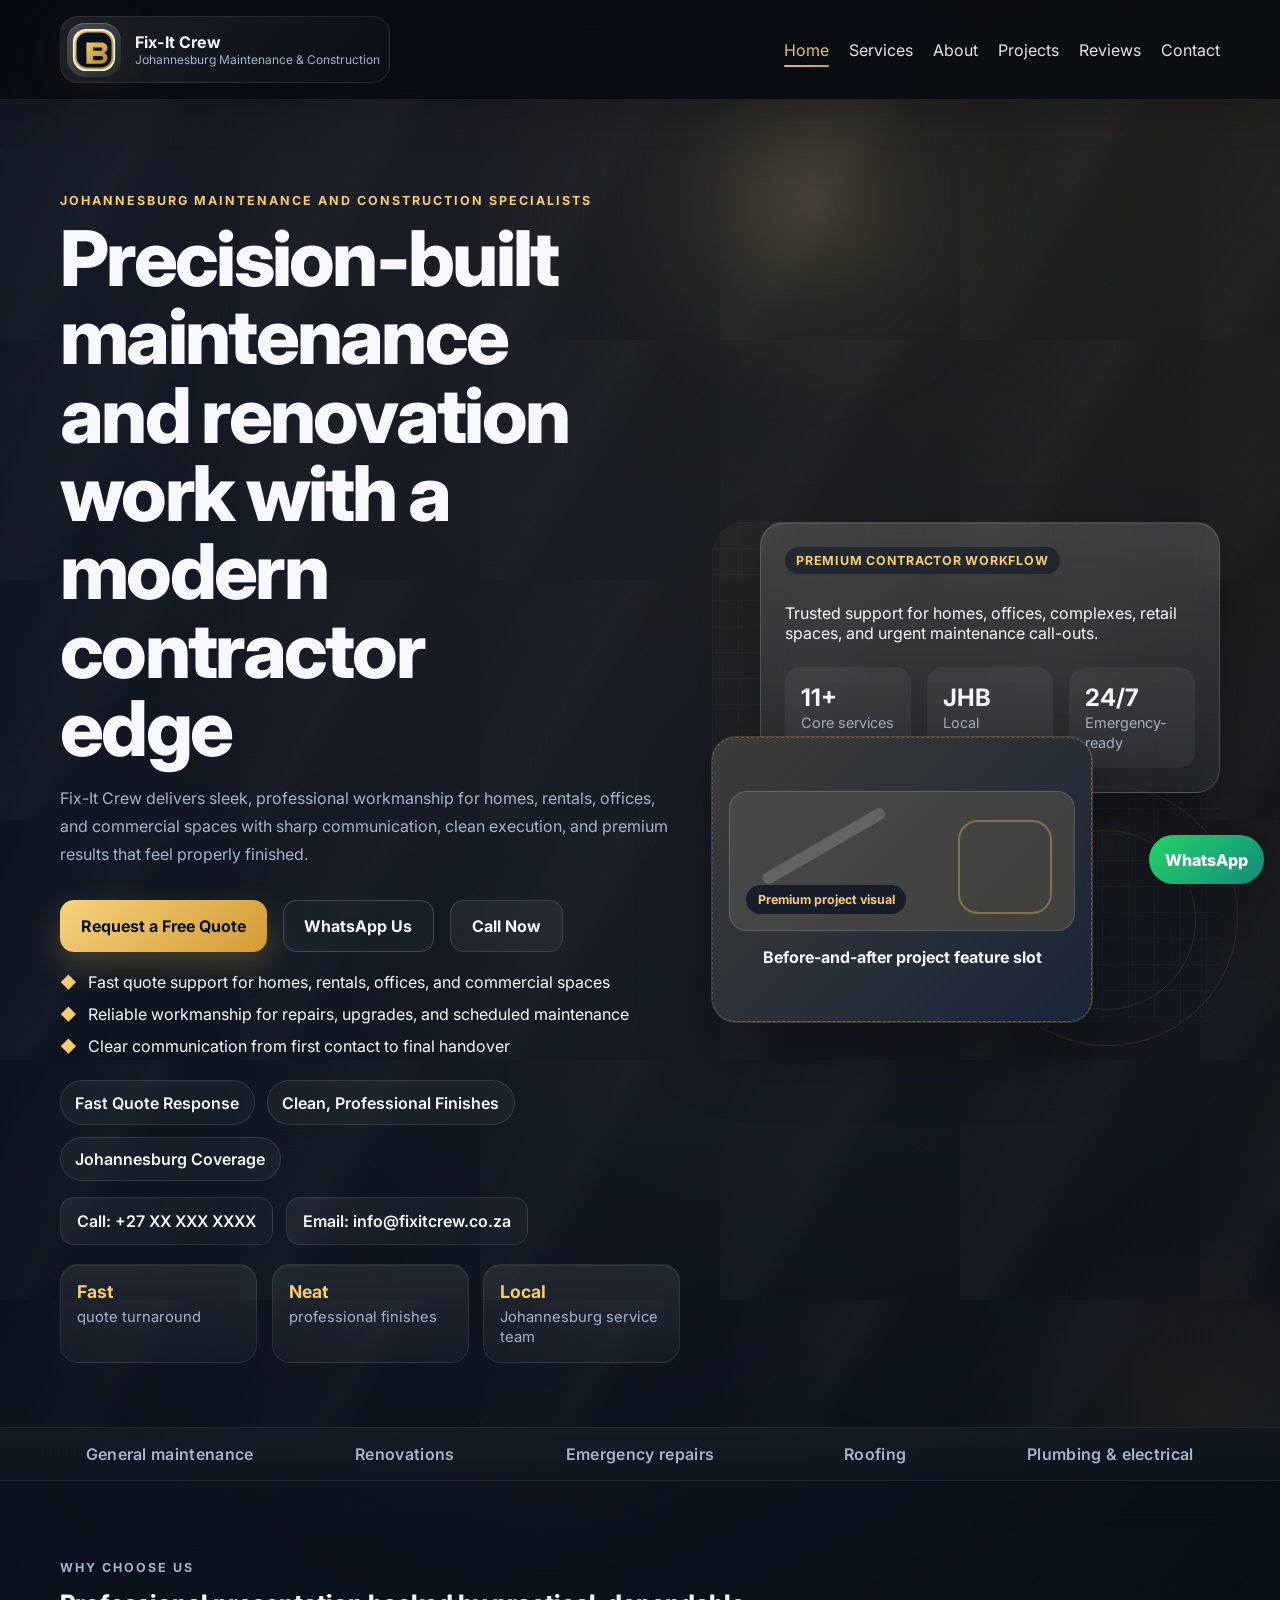
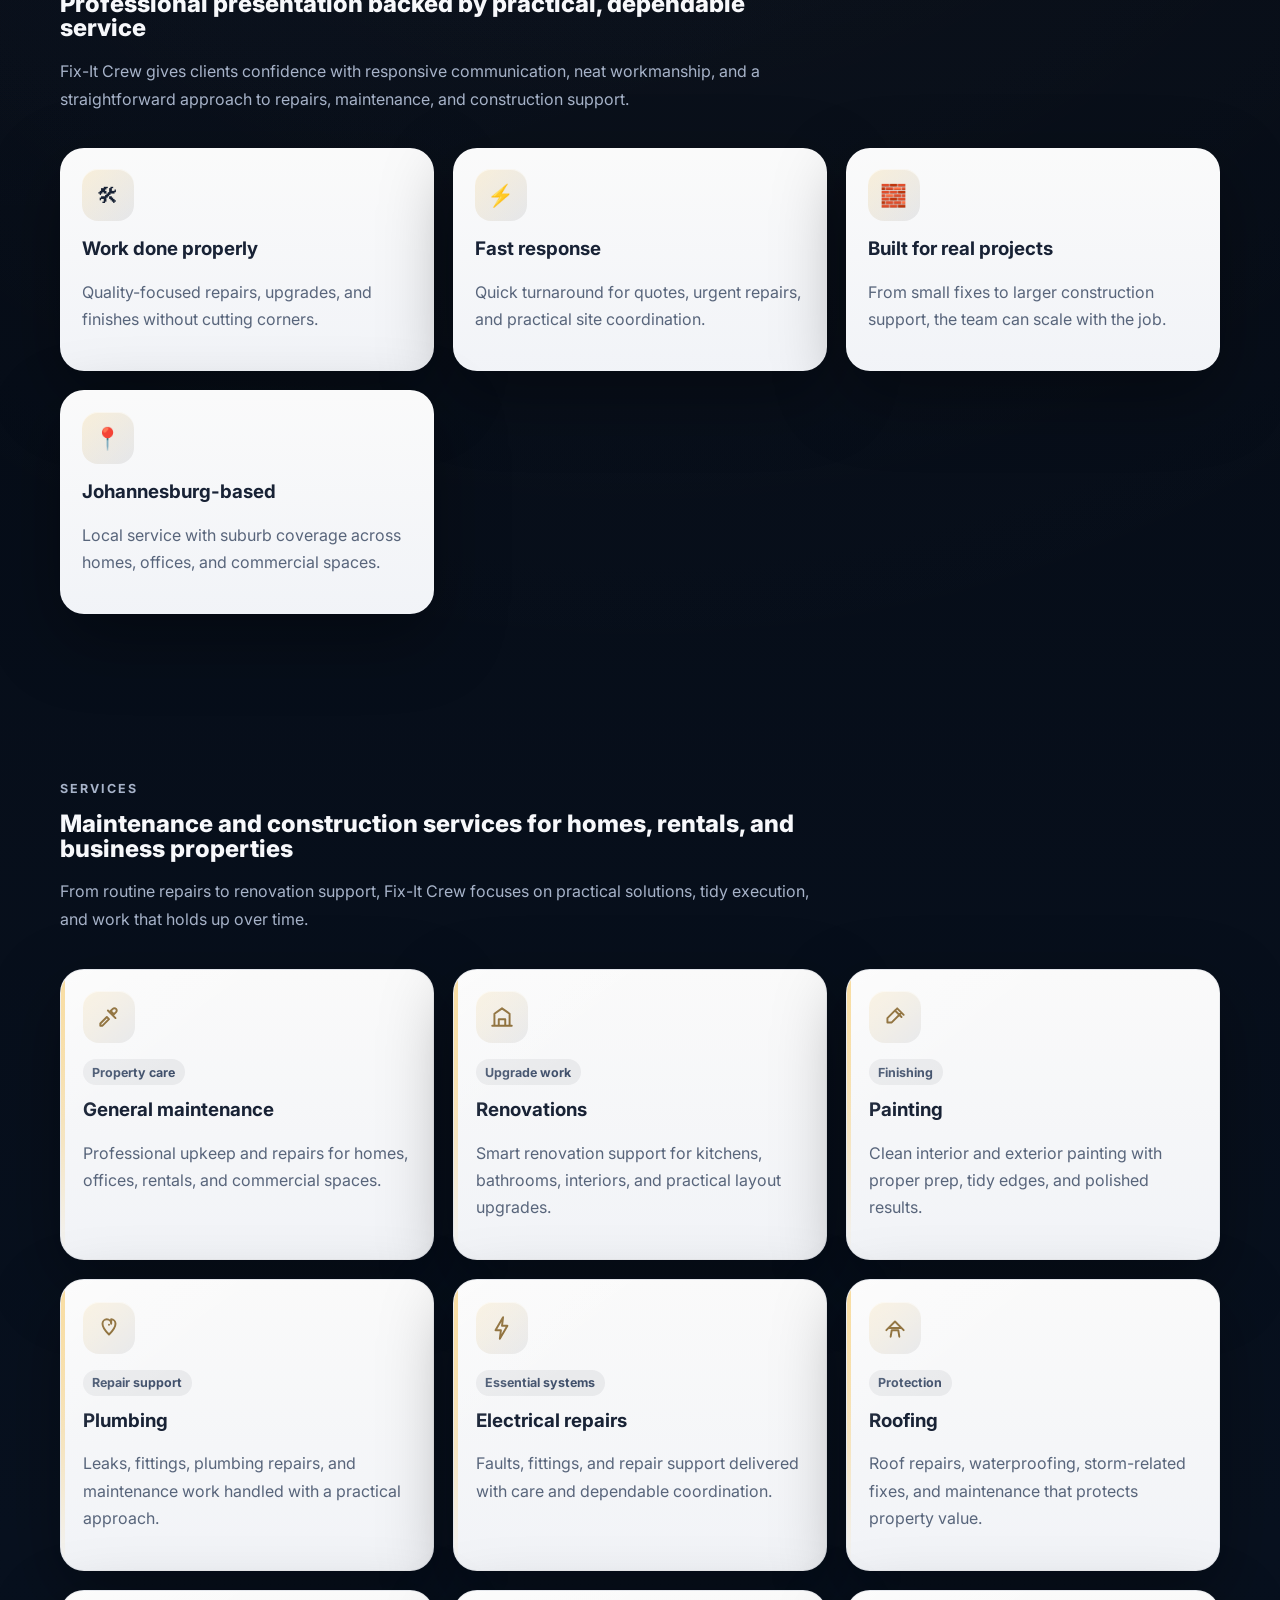
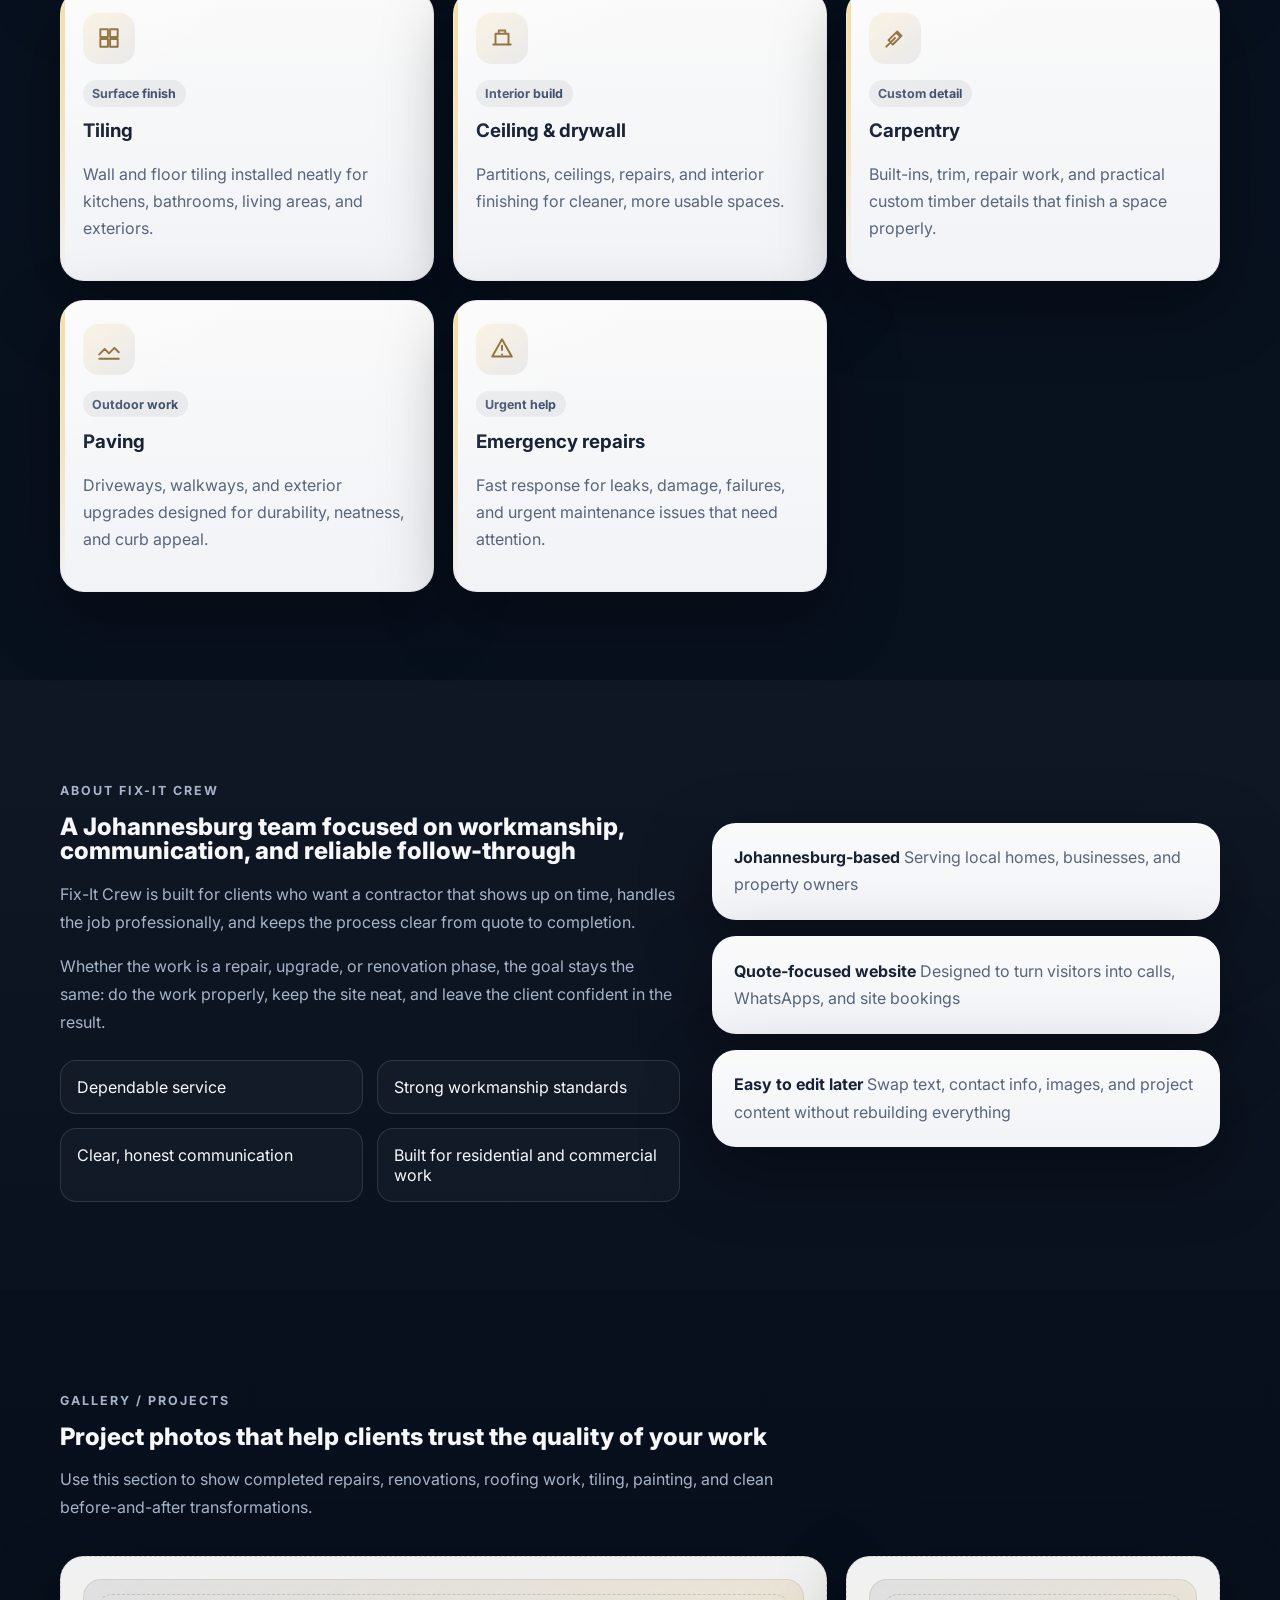
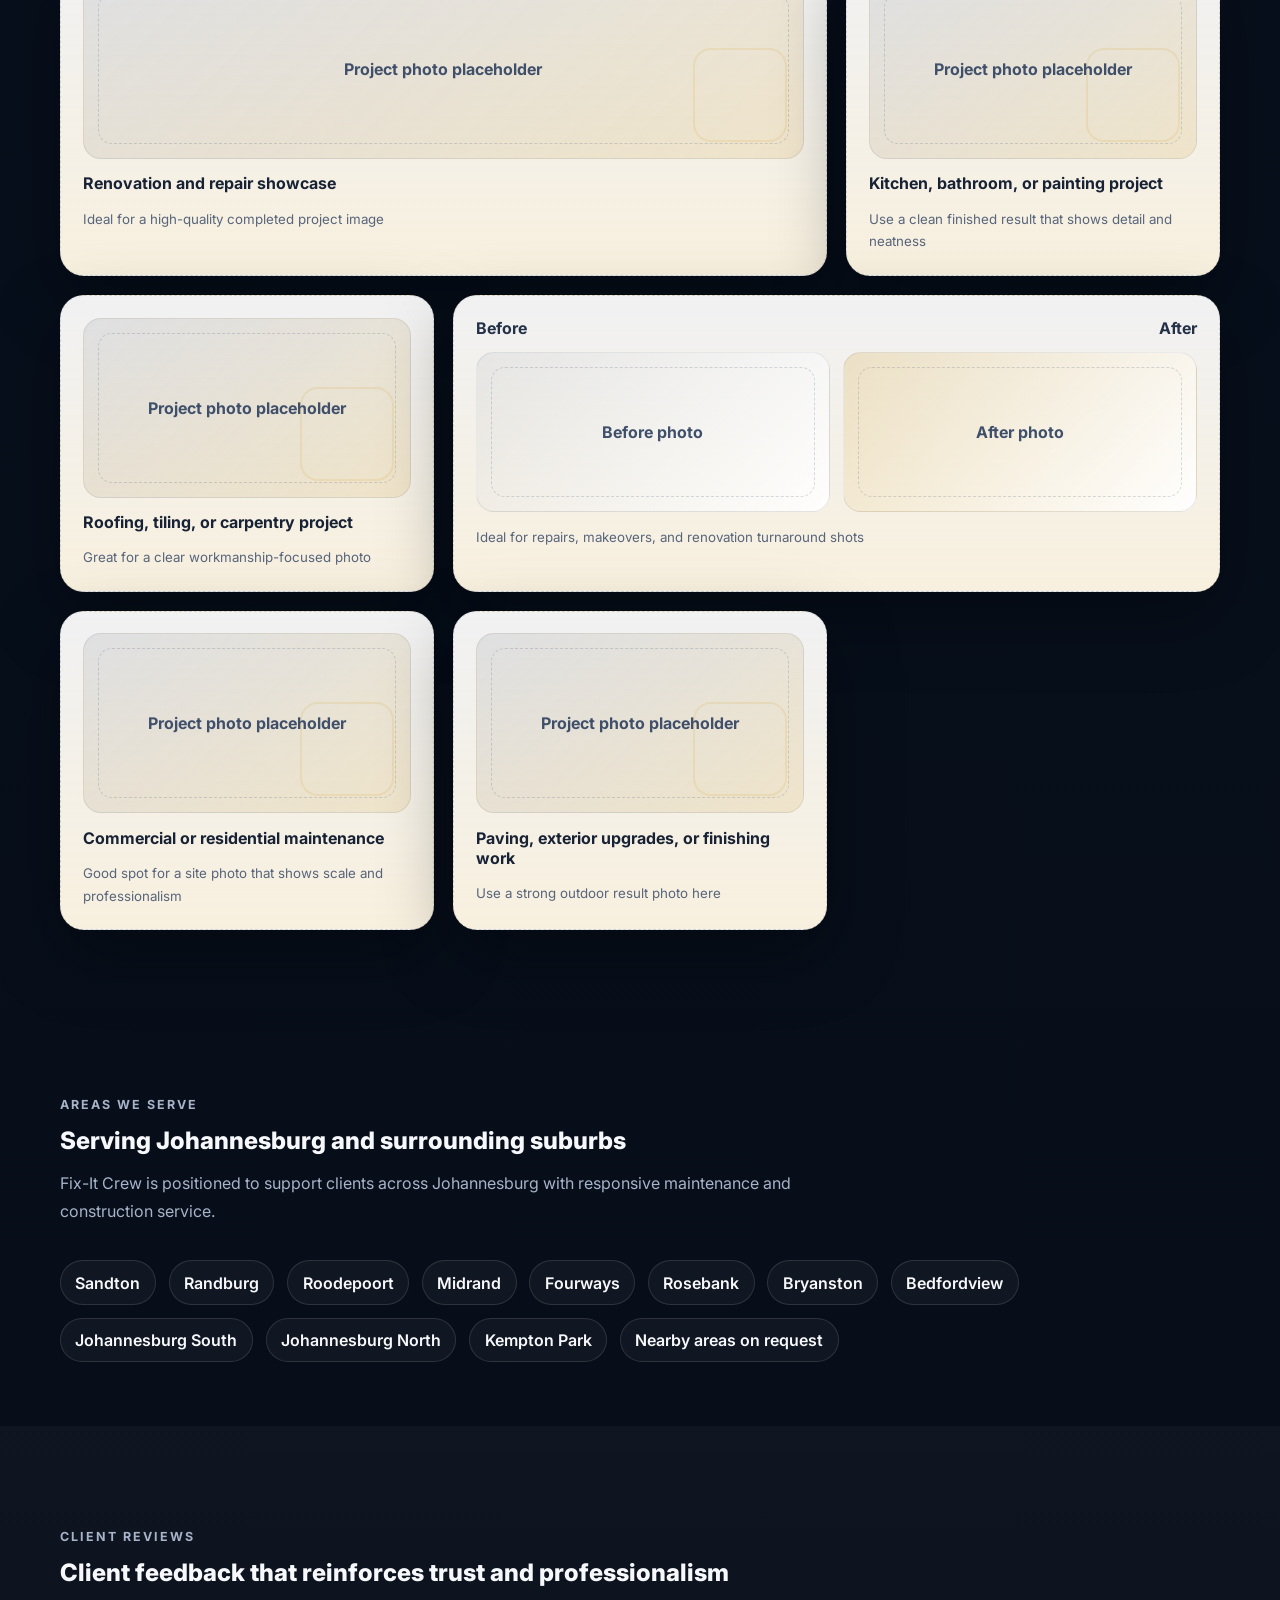
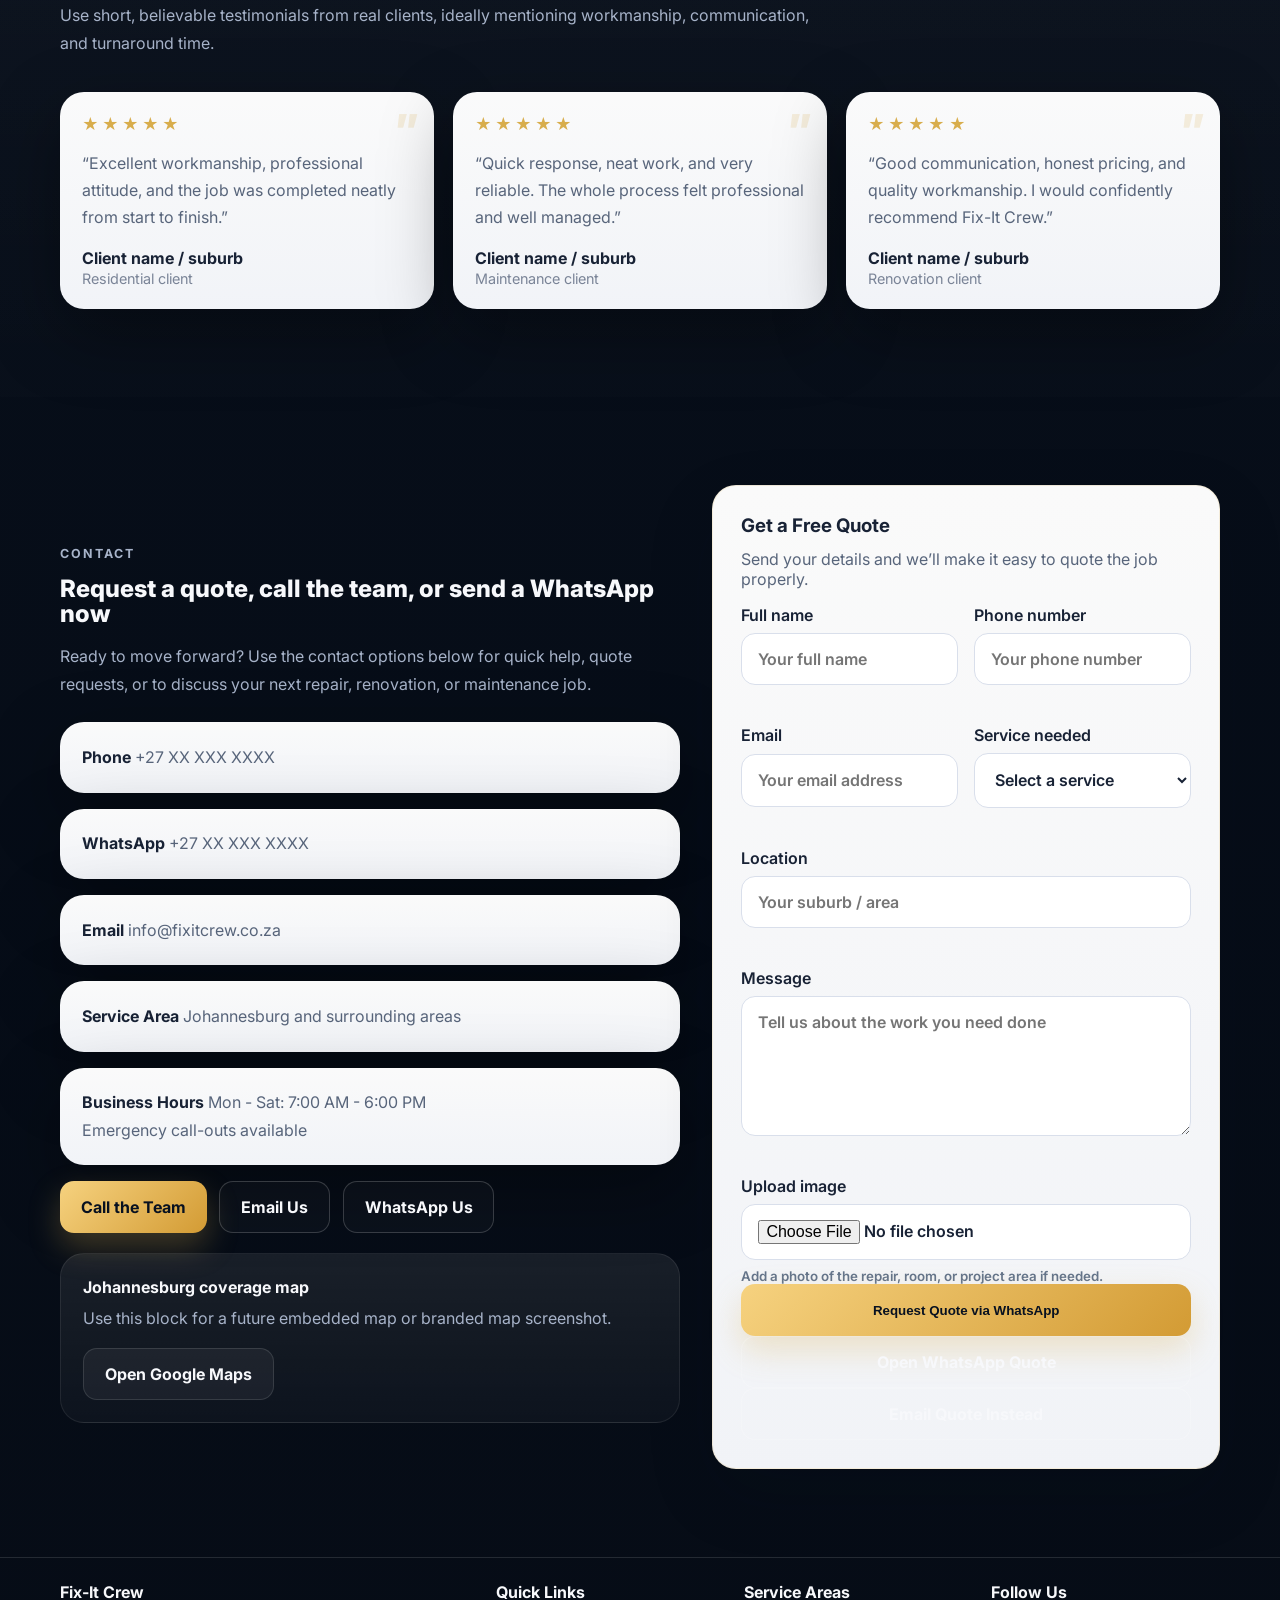
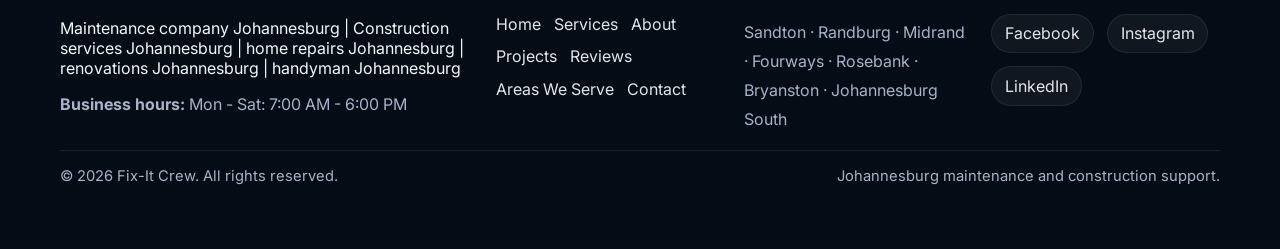
==== commit cec49e3b: "Refine Fix-It Crew with sleek premium styling" ====
--- a/index.html
+++ b/index.html
@@ -64,7 +64,7 @@
       href="https://fonts.googleapis.com/css2?family=Inter:wght@400;500;600;700;800&display=swap"
       rel="stylesheet"
     />
-    <link rel="stylesheet" href="styles.css?v=20260515-1455" />
+    <link rel="stylesheet" href="styles.css?v=20260515-1540" />
   </head>
   <body>
     <!-- Business details, social links, and contact links are auto-filled from editable constants in script.js -->
@@ -113,12 +113,13 @@
     <main>
       <section class="hero" id="home">
         <div class="hero-overlay-lines" aria-hidden="true"></div>
+        <div class="hero-overlay-glow" aria-hidden="true"></div>
         <div class="container hero-grid">
           <div class="hero-copy reveal">
             <p class="eyebrow">Johannesburg maintenance and construction specialists</p>
-            <h1>Premium maintenance, repairs, and renovations for Johannesburg properties</h1>
+            <h1>Precision-built maintenance and renovation work with a modern contractor edge</h1>
             <p class="hero-text">
-              Fix-It Crew delivers professional workmanship for homes, rentals, offices, and commercial spaces with dependable communication, neat execution, and quote-ready service you can trust.
+              Fix-It Crew delivers sleek, professional workmanship for homes, rentals, offices, and commercial spaces with sharp communication, clean execution, and premium results that feel properly finished.
             </p>
             <div class="hero-actions">
               <a class="btn btn-gold glow" href="#contact">Request a Free Quote</a>
@@ -148,7 +149,8 @@
 
           <div class="hero-visual reveal delay-1">
             <div class="hero-bg-grid" aria-hidden="true"></div>
-            <div class="glass-card card-main pulse-soft">
+            <div class="glass-card card-main pulse-soft hud-panel">
+              <div class="panel-kicker">Premium contractor workflow</div>
               <p>Trusted support for homes, offices, complexes, retail spaces, and urgent maintenance call-outs.</p>
               <div class="stat-row">
                 <div>
@@ -165,7 +167,7 @@
                 </div>
               </div>
             </div>
-            <div class="project-placeholder before-after premium-frame hero-showcase">
+            <div class="project-placeholder before-after premium-frame hero-showcase project-showcase-card">
               <div class="placeholder-visual tools-visual">
                 <span class="visual-badge">Premium project visual</span>
               </div>
@@ -277,7 +279,7 @@
             </p>
           </div>
 
-          <div class="gallery-grid masonry-grid">
+          <div class="gallery-grid masonry-grid premium-gallery-grid">
             <div class="gallery-card gallery-card-large reveal">
               <!-- Replace this placeholder with a real gallery image later -->
               <div class="image-placeholder project-one"><span>Project photo placeholder</span></div>
@@ -349,19 +351,19 @@
           </div>
 
           <div class="review-grid">
-            <article class="review-card reveal">
+            <article class="review-card reveal premium-testimonial-card">
               <!-- Replace this review with a real testimonial later -->
               <div class="stars">★★★★★</div>
               <p>“Excellent workmanship, professional attitude, and the job was completed neatly from start to finish.”</p>
               <div class="review-meta"><strong>Client name / suburb</strong><span>Residential client</span></div>
             </article>
-            <article class="review-card reveal delay-1">
+            <article class="review-card reveal delay-1 premium-testimonial-card">
               <!-- Replace this review with a real testimonial later -->
               <div class="stars">★★★★★</div>
               <p>“Quick response, neat work, and very reliable. The whole process felt professional and well managed.”</p>
               <div class="review-meta"><strong>Client name / suburb</strong><span>Maintenance client</span></div>
             </article>
-            <article class="review-card reveal delay-2">
+            <article class="review-card reveal delay-2 premium-testimonial-card">
               <!-- Replace this review with a real testimonial later -->
               <div class="stars">★★★★★</div>
               <p>“Good communication, honest pricing, and quality workmanship. I would confidently recommend Fix-It Crew.”</p>
@@ -523,6 +525,6 @@
       </div>
     </footer>
 
-    <script src="script.js?v=20260515-1455"></script>
+    <script src="script.js?v=20260515-1540"></script>
   </body>
 </html>
--- a/styles.css
+++ b/styles.css
@@ -1,18 +1,18 @@
 :root {
-  --bg: #060b14;
-  --bg-2: #091326;
-  --bg-soft: #101d36;
+  --bg: #04070d;
+  --bg-2: #08111f;
+  --bg-soft: #0f1b31;
   --panel: #ffffff;
   --text: #f7f8fb;
   --text-dark: #182235;
-  --muted: #aab5c8;
+  --muted: #a7b3c9;
   --gold: #d8ad4c;
-  --gold-strong: #f2c86a;
+  --gold-strong: #f5cc74;
   --gold-soft: rgba(216, 173, 76, 0.18);
   --line: rgba(255, 255, 255, 0.12);
-  --shadow: 0 20px 60px rgba(0, 0, 0, 0.28);
-  --shadow-gold: 0 16px 40px rgba(216, 173, 76, 0.22);
-  --radius: 22px;
+  --shadow: 0 24px 70px rgba(0, 0, 0, 0.34);
+  --shadow-gold: 0 18px 44px rgba(216, 173, 76, 0.22);
+  --radius: 24px;
 }
 * { box-sizing: border-box; }
 html { scroll-behavior: smooth; }
@@ -20,20 +20,22 @@
   margin: 0;
   font-family: "Inter", sans-serif;
   background:
-    radial-gradient(circle at top right, rgba(216, 173, 76, 0.13), transparent 20%),
-    radial-gradient(circle at top left, rgba(55, 87, 164, 0.12), transparent 22%),
-    linear-gradient(180deg, #050912 0%, #091326 40%, #070c16 100%);
+    radial-gradient(circle at top right, rgba(216, 173, 76, 0.12), transparent 18%),
+    radial-gradient(circle at top left, rgba(78, 109, 189, 0.12), transparent 22%),
+    radial-gradient(circle at 50% 12%, rgba(255,255,255,0.04), transparent 18%),
+    linear-gradient(180deg, #03060c 0%, #08111f 38%, #060c16 100%);
   color: var(--text);
+  overflow-x: hidden;
 }
 img { max-width: 100%; display: block; }
 .container { width: min(1160px, calc(100% - 2rem)); margin: 0 auto; }
-.site-header { position: sticky; top: 0; z-index: 30; backdrop-filter: blur(18px); background: rgba(5, 9, 18, 0.82); border-bottom: 1px solid var(--line); }
+.site-header { position: sticky; top: 0; z-index: 30; backdrop-filter: blur(20px); background: rgba(4, 8, 15, 0.76); border-bottom: 1px solid rgba(255,255,255,0.08); box-shadow: 0 10px 40px rgba(0,0,0,0.22); }
 .nav-wrap { display: flex; align-items: center; justify-content: space-between; gap: 1rem; padding: 1rem 0; }
 .brand {
   display: inline-flex; align-items: center; gap: 0.9rem; color: var(--text); text-decoration: none;
   padding: 0.35rem 0.55rem 0.35rem 0.35rem; border-radius: 18px;
-  background: linear-gradient(135deg, rgba(255,255,255,0.06), rgba(255,255,255,0.02));
-  border: 1px solid rgba(255,255,255,0.08);
+  background: linear-gradient(135deg, rgba(255,255,255,0.08), rgba(255,255,255,0.015));
+  border: 1px solid rgba(255,255,255,0.1);
 }
 .brand strong, .brand small { display: block; }
 .brand strong { font-size: 1rem; letter-spacing: 0.01em; }
@@ -45,29 +47,35 @@
 }
 .brand-mark svg { width: 54px; height: 54px; filter: drop-shadow(0 8px 24px rgba(216,173,76,0.2)); }
 .site-nav { display: flex; gap: 1.25rem; }
-.site-nav a, .site-footer a { color: var(--text); text-decoration: none; opacity: 0.92; }
+.site-nav a, .site-footer a { color: var(--text); text-decoration: none; opacity: 0.92; transition: color 0.25s ease, opacity 0.25s ease; }
 .site-nav a:hover, .site-footer a:hover { color: var(--gold-strong); }
 .site-nav a.active { color: var(--gold-strong); position: relative; }
 .site-nav a.active::after { content: ""; position: absolute; left: 0; right: 0; bottom: -0.45rem; height: 2px; border-radius: 999px; background: linear-gradient(90deg, var(--gold-strong), var(--gold)); }
 .brand:hover { transform: translateY(-1px); box-shadow: 0 12px 28px rgba(0,0,0,0.18); }
 .nav-toggle { display: none; background: none; color: var(--text); border: 1px solid var(--line); border-radius: 12px; padding: 0.5rem 0.7rem; font-size: 1.2rem; }
-.hero { padding: 5rem 0 4rem; position: relative; overflow: hidden; }
+.hero { padding: 5rem 0 4rem; position: relative; overflow: hidden; isolation: isolate; }
 .hero::after { content: ""; position: absolute; inset: auto -10% -15% auto; width: 420px; height: 420px; border-radius: 50%; background: radial-gradient(circle, rgba(216, 173, 76, 0.08), transparent 65%); pointer-events: none; }
 .hero-overlay-lines {
   position: absolute; inset: 0; pointer-events: none; opacity: 0.45;
   background: linear-gradient(120deg, transparent 0%, rgba(255,255,255,0.05) 42%, transparent 52%), linear-gradient(180deg, rgba(255,255,255,0.02), transparent 35%);
   background-size: 240px 240px, auto; animation: heroSweep 14s linear infinite;
 }
+.hero-overlay-glow {
+  position: absolute; inset: -10% auto auto 45%; width: 460px; height: 460px; border-radius: 50%;
+  background: radial-gradient(circle, rgba(245,204,116,0.18), rgba(245,204,116,0.04) 38%, transparent 68%);
+  filter: blur(20px); pointer-events: none; z-index: -1;
+}
 .hero-grid, .about-grid, .contact-grid { display: grid; grid-template-columns: 1.1fr 0.9fr; gap: 2rem; align-items: center; }
 .eyebrow { text-transform: uppercase; letter-spacing: 0.16em; font-size: 0.78rem; font-weight: 700; color: var(--gold-strong); }
 .hero h1, .section h2 { margin: 0 0 1rem; line-height: 1.02; font-weight: 800; }
-.hero h1 { font-size: clamp(2.4rem, 6vw, 4.8rem); max-width: 10ch; }
+.hero h1 { font-size: clamp(2.6rem, 6vw, 5rem); max-width: 10ch; letter-spacing: -0.035em; text-wrap: balance; }
 .hero-text, .section-head p, .about-copy p, .contact-copy p { color: var(--muted); line-height: 1.75; }
+.hero-copy { position: relative; z-index: 1; }
 .hero-actions { display: flex; gap: 1rem; flex-wrap: wrap; margin: 2rem 0 1.25rem; }
-.btn { display: inline-flex; align-items: center; justify-content: center; min-height: 52px; padding: 0.9rem 1.3rem; border-radius: 14px; font-weight: 700; text-decoration: none; transition: transform 0.25s ease, background 0.25s ease, color 0.25s ease, box-shadow 0.25s ease; }
+.btn { display: inline-flex; align-items: center; justify-content: center; min-height: 52px; padding: 0.9rem 1.3rem; border-radius: 14px; font-weight: 700; text-decoration: none; transition: transform 0.25s ease, background 0.25s ease, color 0.25s ease, box-shadow 0.25s ease, border-color 0.25s ease; }
 .btn:hover { transform: translateY(-2px); }
-.btn-gold { background: linear-gradient(135deg, var(--gold-strong), var(--gold)); color: #081120; box-shadow: 0 14px 32px rgba(216, 173, 76, 0.24); border: none; }
-.btn-outline { border: 1px solid rgba(255, 255, 255, 0.2); color: var(--text); }
+.btn-gold { background: linear-gradient(135deg, #f6d27f, #d39b34); color: #081120; box-shadow: 0 18px 38px rgba(216, 173, 76, 0.26); border: none; }
+.btn-outline { border: 1px solid rgba(255, 255, 255, 0.18); color: var(--text); background: rgba(255,255,255,0.025); }
 .btn-outline-dark { border: 1px solid rgba(255, 255, 255, 0.12); color: var(--text); background: rgba(255,255,255,0.05); }
 .btn-block { width: 100%; }
 .glow { box-shadow: 0 0 0 rgba(216,173,76,0), 0 14px 32px rgba(216,173,76,0.28); }
@@ -81,14 +89,14 @@
 }
 .hero-contact-strip a {
   color: var(--text); text-decoration: none; padding: 0.8rem 1rem; border-radius: 14px;
-  background: rgba(255,255,255,0.05); border: 1px solid rgba(255,255,255,0.1); font-weight: 600;
+  background: linear-gradient(135deg, rgba(255,255,255,0.06), rgba(255,255,255,0.025)); border: 1px solid rgba(255,255,255,0.1); font-weight: 600;
 }
 .hero-contact-strip a:hover { border-color: rgba(242,200,106,0.35); color: var(--gold-strong); }
 .hero-trust-stats {
   display: grid; grid-template-columns: repeat(3, 1fr); gap: 0.9rem; margin-top: 1.2rem;
 }
 .hero-trust-stats div {
-  padding: 1rem; border-radius: 18px; background: rgba(255,255,255,0.05); border: 1px solid rgba(255,255,255,0.08);
+  padding: 1rem; border-radius: 18px; background: linear-gradient(180deg, rgba(255,255,255,0.08), rgba(255,255,255,0.03)); border: 1px solid rgba(255,255,255,0.08); box-shadow: inset 0 1px 0 rgba(255,255,255,0.08);
 }
 .hero-trust-stats strong { display: block; font-size: 1.1rem; color: var(--gold-strong); margin-bottom: 0.25rem; }
 .hero-trust-stats span { color: var(--muted); font-size: 0.92rem; }
@@ -100,16 +108,19 @@
     linear-gradient(90deg, rgba(255,255,255,0.04) 1px, transparent 1px),
     linear-gradient(135deg, rgba(216,173,76,0.06), rgba(11,22,48,0.22));
   background-size: 26px 26px, 26px 26px, auto;
-  opacity: 0.55;
+  opacity: 0.65;
 }
 .glass-card, .project-placeholder, .service-card, .review-card, .contact-card, .quote-form, .mini-card, .gallery-card, .why-card { border-radius: var(--radius); box-shadow: var(--shadow); }
-.glass-card { position: absolute; right: 0; top: 0; width: min(100%, 460px); padding: 1.5rem; background: linear-gradient(180deg, rgba(255,255,255,0.12), rgba(255,255,255,0.04)); border: 1px solid rgba(255,255,255,0.14); backdrop-filter: blur(12px); z-index: 1; }
+.glass-card { position: absolute; right: 0; top: 0; width: min(100%, 460px); padding: 1.5rem; background: linear-gradient(180deg, rgba(255,255,255,0.14), rgba(255,255,255,0.04)); border: 1px solid rgba(255,255,255,0.14); backdrop-filter: blur(14px); z-index: 1; }
+.hud-panel { box-shadow: inset 0 1px 0 rgba(255,255,255,0.08), 0 24px 60px rgba(0,0,0,0.28); }
+.panel-kicker { display: inline-flex; margin-bottom: 0.8rem; padding: 0.4rem 0.7rem; border-radius: 999px; background: rgba(8,17,32,0.48); color: var(--gold-strong); font-size: 0.78rem; font-weight: 700; letter-spacing: 0.06em; text-transform: uppercase; }
 .pulse-soft { animation: pulseSoft 4s ease-in-out infinite; }
 .stat-row { display: flex; gap: 1rem; margin-top: 1.5rem; }
 .stat-row div { flex: 1; padding: 1rem; background: rgba(255,255,255,0.05); border-radius: 16px; }
 .stat-row strong { display: block; font-size: 1.5rem; }
 .stat-row span { color: var(--muted); font-size: 0.9rem; }
-.project-placeholder { position: absolute; left: 0; bottom: 0; width: min(100%, 380px); aspect-ratio: 4 / 3; background: linear-gradient(135deg, rgba(216,173,76,0.25), rgba(255,255,255,0.06)), #12203b; border: 1px dashed rgba(255, 255, 255, 0.25); display: grid; place-items: center; color: var(--text); font-weight: 700; text-align: center; padding: 1rem; z-index: 1; }
+.project-placeholder { position: absolute; left: 0; bottom: 0; width: min(100%, 380px); aspect-ratio: 4 / 3; background: linear-gradient(135deg, rgba(216,173,76,0.22), rgba(255,255,255,0.04)), #101c32; border: 1px dashed rgba(255, 255, 255, 0.22); display: grid; place-items: center; color: var(--text); font-weight: 700; text-align: center; padding: 1rem; z-index: 1; }
+.project-showcase-card { box-shadow: inset 0 1px 0 rgba(255,255,255,0.08), 0 24px 60px rgba(0,0,0,0.26); }
 .hero-showcase { gap: 1rem; align-content: center; }
 .placeholder-visual {
   width: 100%; height: 140px; border-radius: 18px; position: relative; overflow: hidden;
@@ -130,25 +141,26 @@
 .hero-orbit { position: absolute; border: 1px solid rgba(216,173,76,0.15); border-radius: 50%; pointer-events: none; }
 .orbit-one { width: 180px; height: 180px; right: 24px; bottom: 12px; }
 .orbit-two { width: 260px; height: 260px; right: -18px; bottom: -24px; }
-.trust-strip { border-block: 1px solid var(--line); background: rgba(255,255,255,0.02); }
-.trust-items { display: grid; grid-template-columns: repeat(5, 1fr); gap: 1rem; padding: 1rem 0; text-align: center; color: var(--muted); font-weight: 600; }
+.trust-strip { border-block: 1px solid rgba(255,255,255,0.08); background: linear-gradient(180deg, rgba(255,255,255,0.03), rgba(255,255,255,0.015)); }
+.trust-items { display: grid; grid-template-columns: repeat(5, 1fr); gap: 1rem; padding: 1rem 0; text-align: center; color: var(--muted); font-weight: 600; letter-spacing: 0.02em; }
 .section { padding: 5.5rem 0; }
 .section-compact { padding: 4rem 0; }
-.section-dark { background: linear-gradient(180deg, rgba(255,255,255,0.02), rgba(255,255,255,0.01)); }
+.section-dark { background: linear-gradient(180deg, rgba(255,255,255,0.03), rgba(255,255,255,0.008)); }
 .section-head { max-width: 760px; margin-bottom: 2.2rem; }
 .section-head h2 { margin-bottom: 0.9rem; }
 .service-grid, .review-grid, .gallery-grid, .why-grid { display: grid; grid-template-columns: repeat(3, 1fr); gap: 1.2rem; }
-.service-card, .review-card, .gallery-card, .contact-card, .quote-form, .mini-card, .why-card { background: var(--panel); color: var(--text-dark); padding: 1.35rem; }
+.service-card, .review-card, .gallery-card, .contact-card, .quote-form, .mini-card, .why-card { background: linear-gradient(180deg, rgba(255,255,255,0.98), rgba(246,248,252,0.98)); color: var(--text-dark); padding: 1.35rem; }
 .service-card h3, .review-card strong, .contact-card strong, .quote-form h3, .mini-card strong, .why-card h3 { margin-top: 0; }
 .service-card p, .review-card p, .contact-card span, .mini-card span, .why-card p, .gallery-card small { color: #58657b; line-height: 1.7; }
 .premium-card { position: relative; overflow: hidden; border: 1px solid rgba(11, 22, 48, 0.06); }
 .premium-card::before { content: ""; position: absolute; inset: 0 auto 0 0; width: 4px; background: linear-gradient(180deg, var(--gold-strong), transparent); }
+.premium-card::after { content: ""; position: absolute; inset: 0; background: linear-gradient(145deg, rgba(255,255,255,0.35), transparent 32%); pointer-events: none; }
 .service-tag {
   display: inline-flex; padding: 0.35rem 0.6rem; border-radius: 999px; background: rgba(8,17,32,0.06); color: #40506b; font-size: 0.78rem; font-weight: 700; margin-bottom: 0.8rem;
 }
 .service-icon, .icon-badge {
   width: 52px; height: 52px; border-radius: 16px; display: grid; place-items: center; margin-bottom: 1rem;
-  background: linear-gradient(135deg, rgba(216,173,76,0.18), rgba(11,22,48,0.08)); font-size: 1.35rem;
+  background: linear-gradient(135deg, rgba(245,204,116,0.24), rgba(11,22,48,0.08)); font-size: 1.35rem; box-shadow: inset 0 1px 0 rgba(255,255,255,0.55);
 }
 .service-icon svg {
   width: 26px; height: 26px; stroke: #7a5617; stroke-width: 1.8; fill: none; stroke-linecap: round; stroke-linejoin: round;
@@ -160,13 +172,14 @@
   min-height: 260px; display: flex; flex-direction: column; gap: 0.9rem;
   background: linear-gradient(180deg, rgba(9,19,38,0.06), rgba(216,173,76,0.18)), #fff; border: 1px dashed rgba(11, 22, 48, 0.15);
 }
+.premium-gallery-grid .gallery-card { overflow: hidden; }
 .masonry-grid { align-items: stretch; }
 .gallery-card-large { grid-column: span 2; }
 .gallery-card-wide { grid-column: span 2; }
 .gallery-card:hover, .review-card:hover, .contact-card:hover, .mini-card:hover, .why-card:hover, .service-card:hover {
   transform: translateY(-3px);
   transition: transform 0.25s ease, box-shadow 0.25s ease;
-  box-shadow: 0 24px 54px rgba(0, 0, 0, 0.16);
+  box-shadow: 0 28px 70px rgba(0, 0, 0, 0.18);
 }
 .gallery-card span { font-weight: 700; }
 .image-placeholder {
@@ -192,12 +205,14 @@
 .stars { color: var(--gold); letter-spacing: 0.2em; margin-bottom: 0.9rem; }
 .review-meta { display: flex; flex-direction: column; gap: 0.15rem; }
 .review-meta span { color: #7a8497; font-size: 0.9rem; }
+.premium-testimonial-card { position: relative; }
+.premium-testimonial-card::after { content: "”"; position: absolute; top: 1rem; right: 1rem; font-size: 3rem; line-height: 1; color: rgba(216,173,76,0.18); font-weight: 800; }
 .contact-cards { display: grid; gap: 1rem; margin-top: 1.5rem; }
 .contact-card { display: block; text-decoration: none; }
 .contact-actions { display: flex; flex-wrap: wrap; gap: 0.8rem; margin-top: 1rem; }
-.quote-form { padding: 1.75rem; border: 1px solid rgba(216,173,76,0.18); }
+.quote-form { padding: 1.75rem; border: 1px solid rgba(216,173,76,0.18); box-shadow: 0 26px 70px rgba(10,17,28,0.12); }
 .map-card {
-  margin-top: 1.25rem; padding: 1.4rem; border-radius: var(--radius); background: rgba(255,255,255,0.06); border: 1px solid rgba(255,255,255,0.08);
+  margin-top: 1.25rem; padding: 1.4rem; border-radius: var(--radius); background: linear-gradient(180deg, rgba(255,255,255,0.08), rgba(255,255,255,0.03)); border: 1px solid rgba(255,255,255,0.08);
 }
 .map-card strong { display: block; margin-bottom: 0.45rem; }
 .map-card p { margin: 0 0 1rem; color: var(--muted); }
@@ -227,6 +242,7 @@
 .footer-area-list { color: var(--muted); line-height: 1.8; }
 .footer-socials { display: flex; gap: 0.8rem; flex-wrap: wrap; margin-top: 0.7rem; }
 .footer-socials a { padding: 0.55rem 0.8rem; border-radius: 999px; background: rgba(255,255,255,0.05); border: 1px solid rgba(255,255,255,0.08); }
+.footer-socials a:hover { border-color: rgba(245,204,116,0.35); }
 .footer-bottom { display: flex; justify-content: space-between; gap: 1rem; padding-top: 1rem; border-top: 1px solid rgba(255,255,255,0.08); color: var(--muted); font-size: 0.92rem; }
 .floating-whatsapp, .mobile-call { position: fixed; z-index: 40; text-decoration: none; font-weight: 800; box-shadow: var(--shadow); }
 .floating-whatsapp { right: 1rem; bottom: 1rem; background: linear-gradient(135deg, #25d366, #128c7e); color: white; padding: 0.9rem 1rem; border-radius: 999px; }
@@ -235,7 +251,7 @@
 .reveal.visible { opacity: 1; transform: translateY(0) scale(1); }
 .delay-1 { transition-delay: 0.1s; }
 .delay-2 { transition-delay: 0.2s; }
-@keyframes pulseSoft { 0%, 100% { box-shadow: var(--shadow); } 50% { box-shadow: var(--shadow), 0 0 30px rgba(216,173,76,0.12); } }
+@keyframes pulseSoft { 0%, 100% { box-shadow: var(--shadow); } 50% { box-shadow: var(--shadow), 0 0 36px rgba(216,173,76,0.12); } }
 @keyframes heroSweep { 0% { transform: translateX(-8%); } 50% { transform: translateX(8%); } 100% { transform: translateX(-8%); } }
 @media (max-width: 980px) {
   .hero-grid, .about-grid, .contact-grid, .service-grid, .review-grid, .gallery-grid, .trust-items, .why-grid { grid-template-columns: 1fr 1fr; }
@@ -244,6 +260,7 @@
   .hero-trust-stats, .footer-columns { grid-template-columns: 1fr 1fr; }
 }
 @media (max-width: 760px) {
+  .container { width: min(100% - 1.25rem, 1160px); }
   .site-nav { position: absolute; left: 1rem; right: 1rem; top: calc(100% + 0.5rem); background: rgba(7, 12, 22, 0.97); border: 1px solid var(--line); border-radius: 18px; padding: 1rem; flex-direction: column; display: none; }
   .site-nav.open { display: flex; }
   .nav-toggle { display: block; }
@@ -252,12 +269,50 @@
   .footer-columns, .hero-trust-stats, .gallery-card-large, .gallery-card-wide, .footer-bottom { grid-template-columns: 1fr; display: grid; }
   .contact-actions, .hero-contact-strip { flex-direction: column; }
   .contact-actions .btn, .hero-actions .btn, .hero-contact-strip a { width: 100%; }
+  .hero-actions { gap: 0.75rem; }
+  .hero-contact-strip { gap: 0.65rem; }
+  .hero-trust-stats { gap: 0.75rem; }
+  .trust-badges { gap: 0.55rem; }
+  .trust-badges span, .areas-grid span { width: 100%; justify-content: flex-start; }
+  .stat-row { flex-direction: column; gap: 0.75rem; }
+  .quote-form, .service-card, .review-card, .gallery-card, .contact-card, .mini-card, .why-card { padding: 1.15rem; }
   .mobile-call { display: inline-flex; }
   .floating-whatsapp { bottom: 4.8rem; }
   .hero { padding-top: 4rem; padding-bottom: 3rem; }
+  .section { padding: 4.25rem 0; }
+  .section-compact { padding: 3.2rem 0; }
   .hero h1 { max-width: none; }
   .project-placeholder, .glass-card { position: relative; width: 100%; }
   .hero-visual { display: grid; gap: 1rem; min-height: auto; }
   .hero-orbit { display: none; }
   .hero-bg-grid { inset: 0; }
 }
+@media (max-width: 520px) {
+  .container { width: calc(100% - 1rem); }
+  .brand { gap: 0.65rem; padding-right: 0.45rem; }
+  .brand strong { font-size: 0.95rem; }
+  .brand small { font-size: 0.68rem; }
+  .brand-mark, .brand-mark svg { width: 46px; height: 46px; }
+  .nav-wrap { padding: 0.8rem 0; }
+  .hero { padding-top: 3.35rem; }
+  .hero h1 { font-size: clamp(2rem, 9vw, 2.8rem); line-height: 1.05; }
+  .hero-text { font-size: 0.98rem; }
+  .eyebrow { font-size: 0.69rem; letter-spacing: 0.14em; }
+  .btn { min-height: 50px; padding: 0.85rem 1rem; }
+  .hero-points { gap: 0.65rem; font-size: 0.95rem; }
+  .hero-trust-stats div { padding: 0.9rem; }
+  .service-icon, .icon-badge { width: 46px; height: 46px; margin-bottom: 0.85rem; }
+  .service-icon svg { width: 22px; height: 22px; }
+  .image-placeholder { min-height: 150px; }
+  .before-box, .after-box { min-height: 130px; }
+  .contact-copy p, .about-copy p, .section-head p, .service-card p, .review-card p { font-size: 0.96rem; }
+  .site-footer { padding-bottom: 6.5rem; }
+  .footer-links, .footer-socials { gap: 0.55rem; }
+  .floating-whatsapp, .mobile-call {
+    padding: 0.82rem 0.95rem;
+    font-size: 0.92rem;
+    bottom: max(1rem, env(safe-area-inset-bottom));
+  }
+  .floating-whatsapp { right: 0.75rem; bottom: max(4.5rem, calc(env(safe-area-inset-bottom) + 4.5rem)); }
+  .mobile-call { left: 0.75rem; }
+}
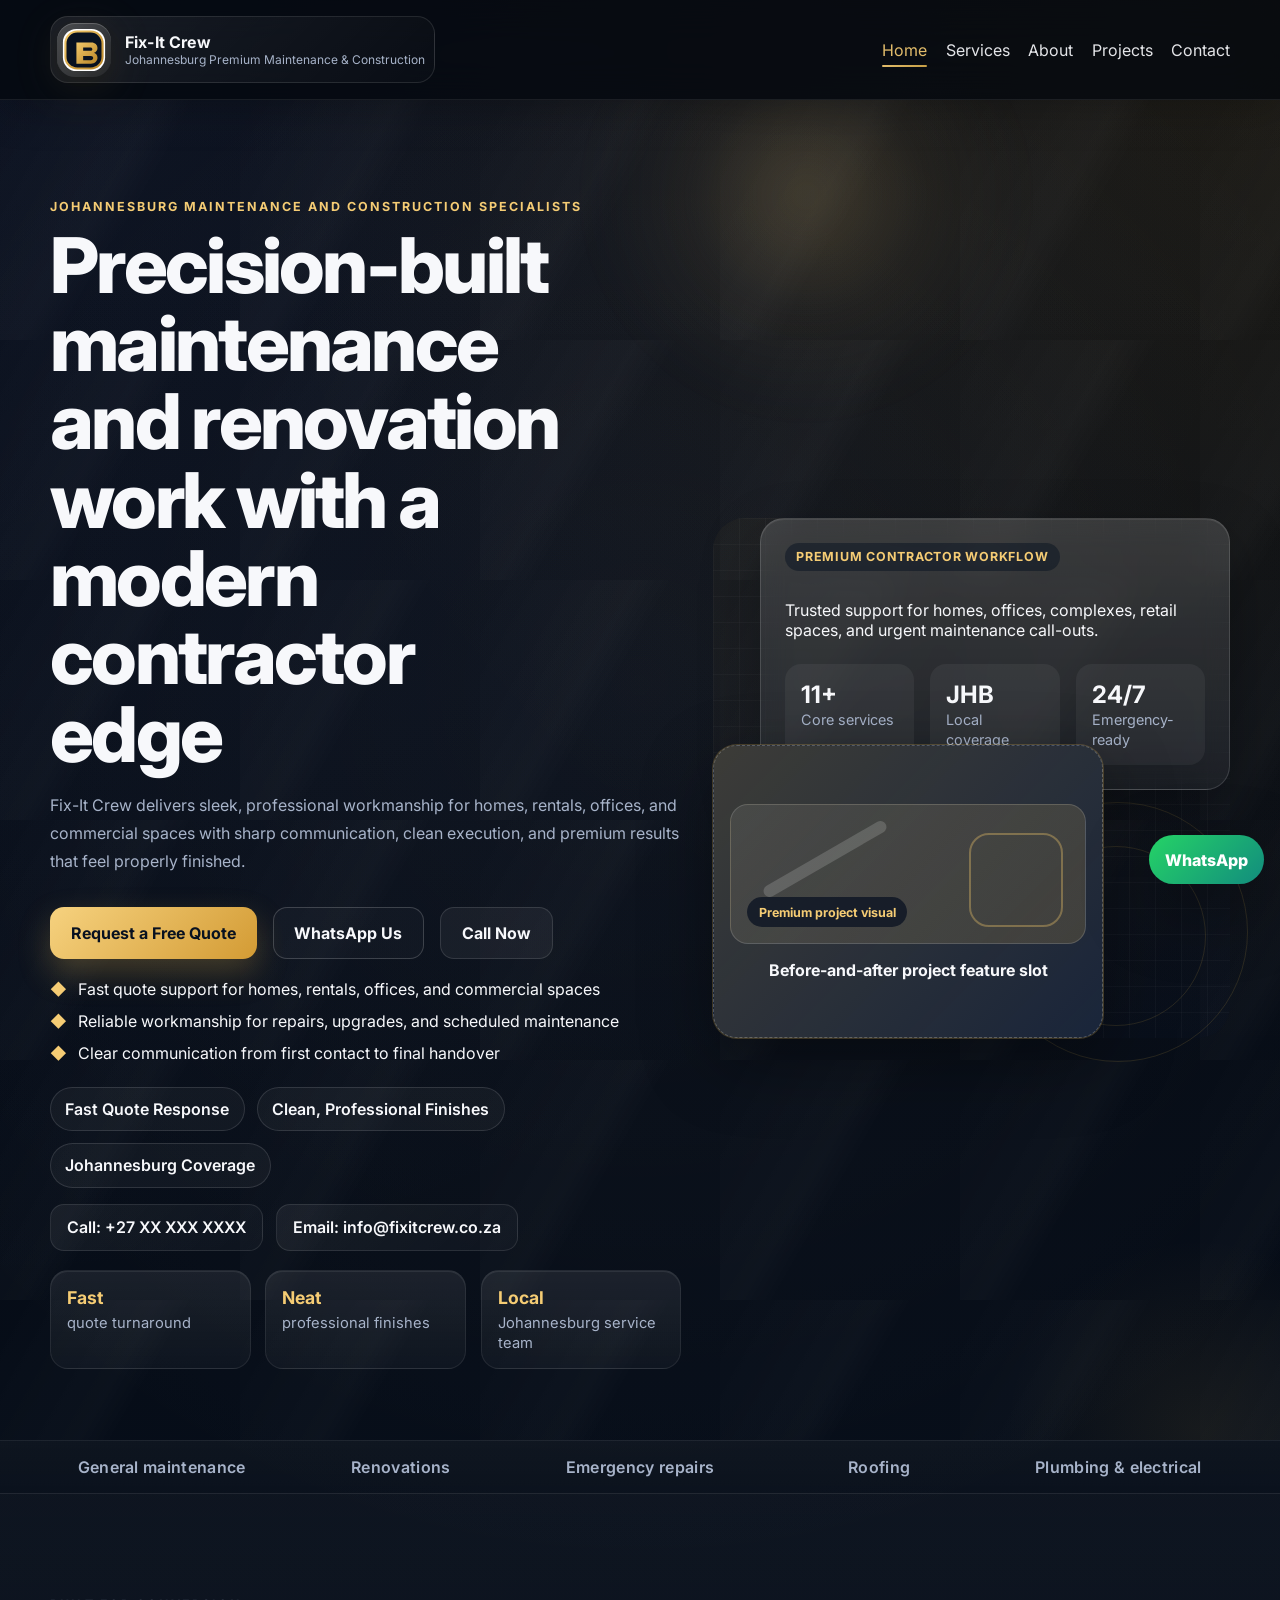
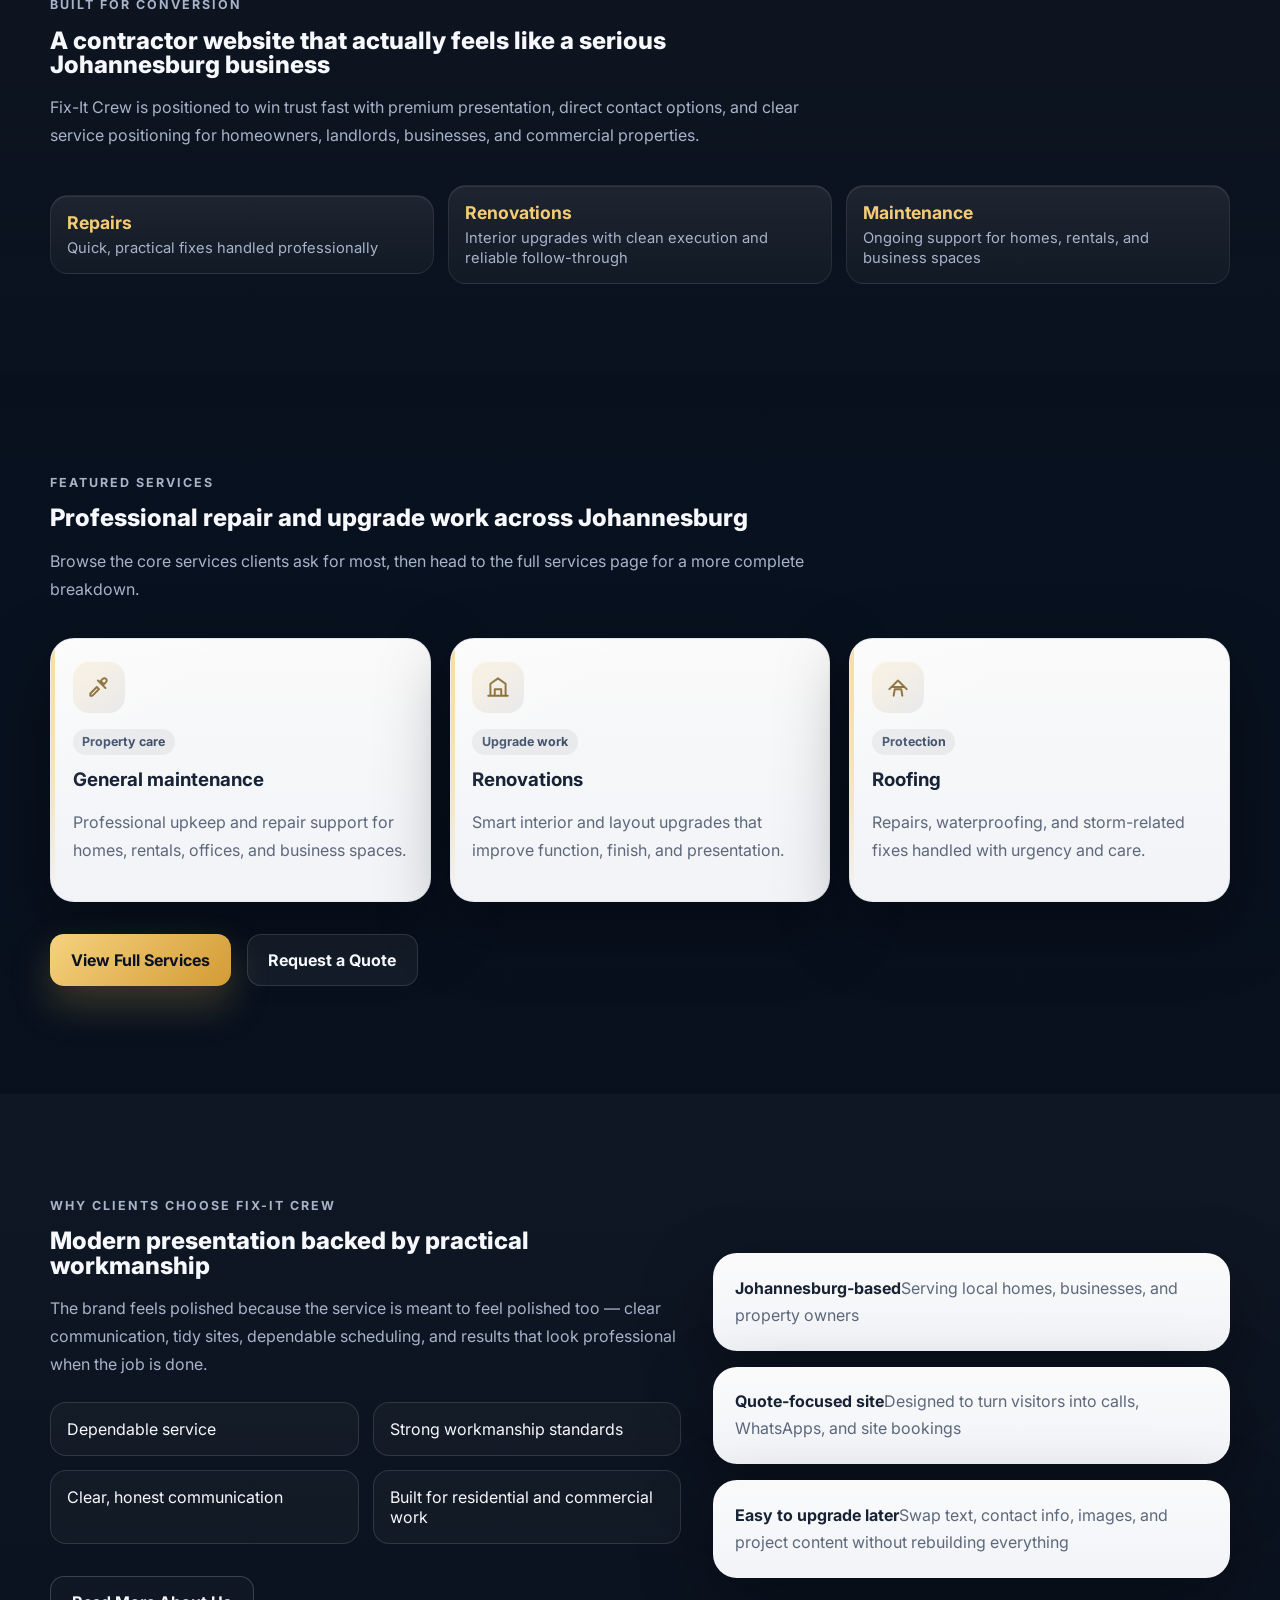
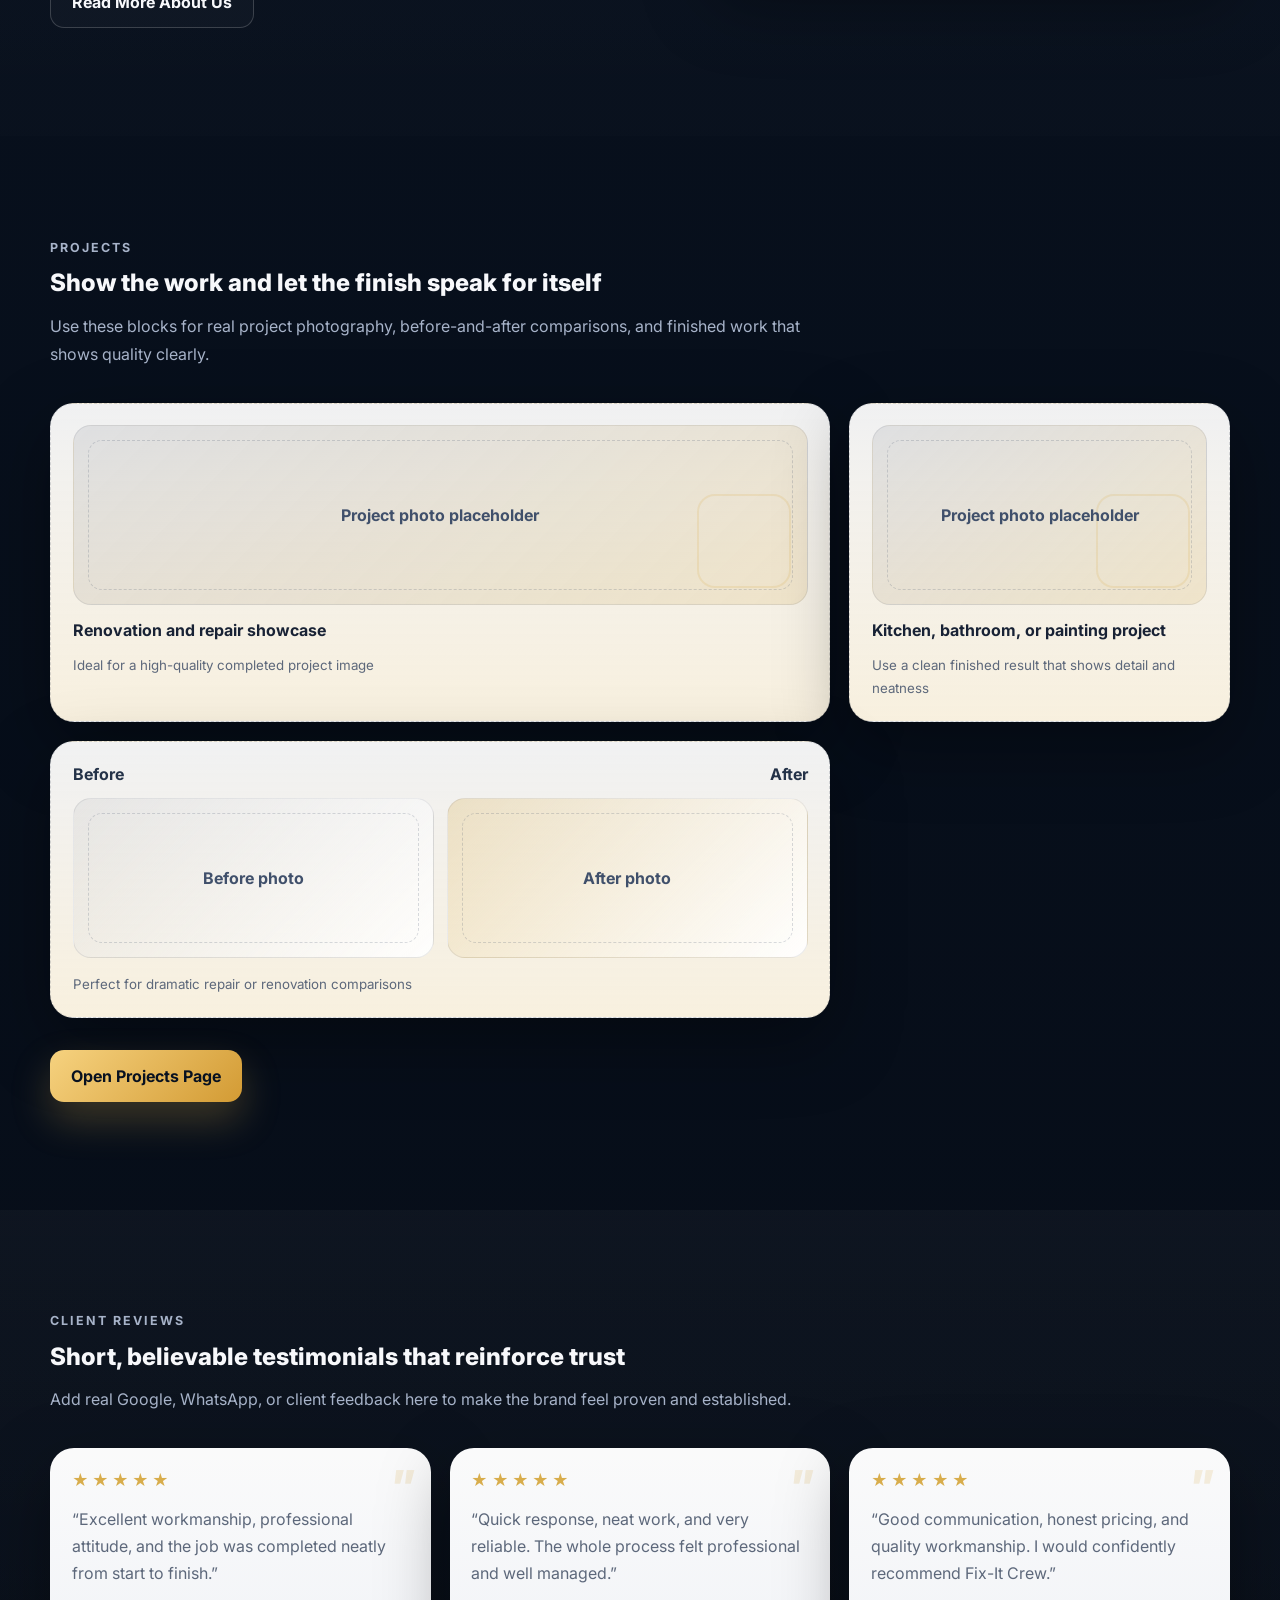
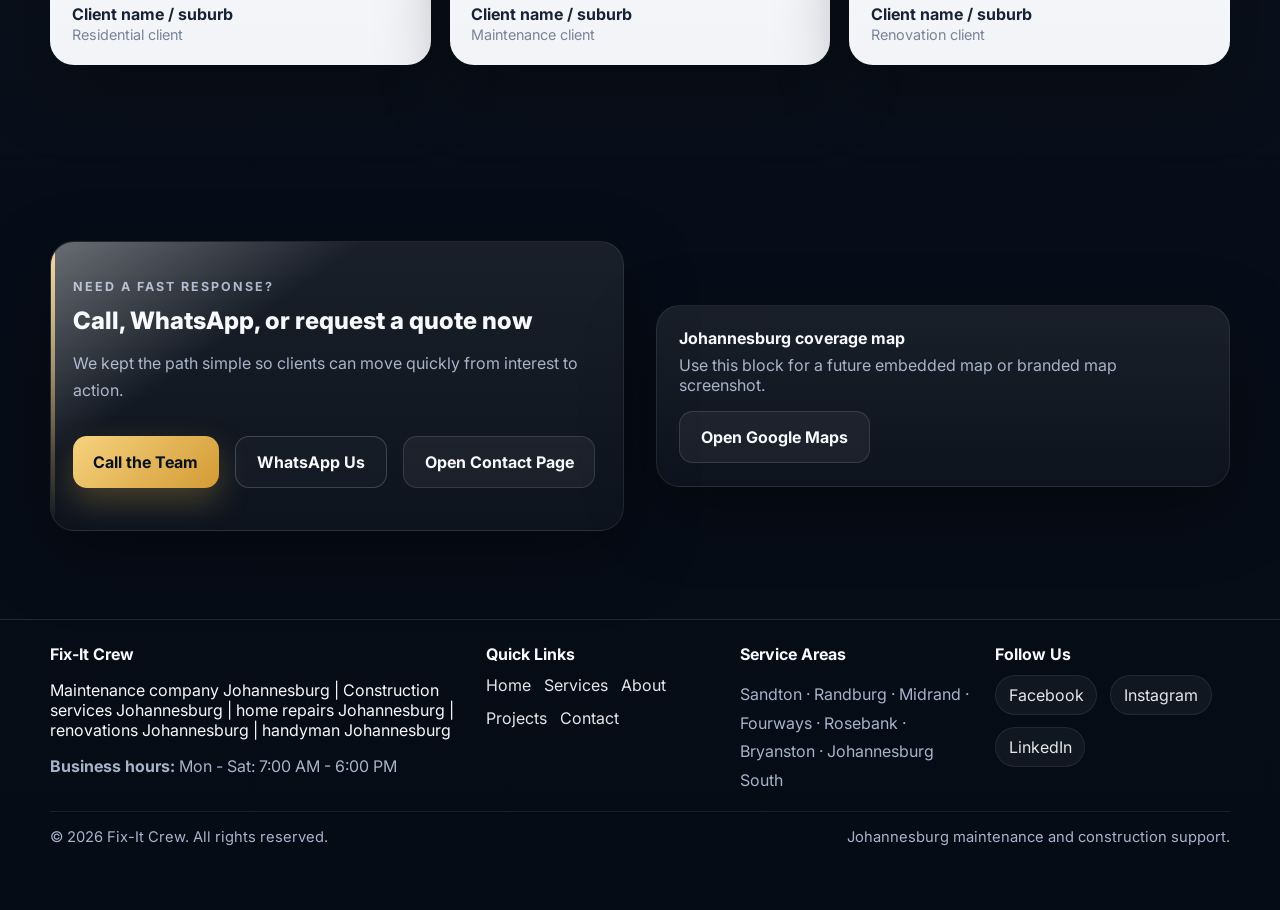
==== commit feb7de80: "Convert Fix-It Crew into premium multi-page site" ====
--- a/index.html
+++ b/index.html
@@ -14,10 +14,7 @@
     />
     <meta name="theme-color" content="#0b1630" />
     <meta property="og:title" content="Fix-It Crew | Premium Maintenance & Construction Johannesburg" />
-    <meta
-      property="og:description"
-      content="Reliable maintenance and construction in Johannesburg. Get a fast quote for repairs, renovations, roofing, plumbing, electrical, tiling, paving, and more."
-    />
+    <meta property="og:description" content="Reliable maintenance and construction in Johannesburg. Get a fast quote for repairs, renovations, roofing, plumbing, electrical, tiling, paving, and more." />
     <meta property="og:type" content="website" />
     <!-- Replace with your real domain later -->
     <meta property="og:url" content="https://www.fixitcrew.co.za" />
@@ -27,17 +24,10 @@
     <meta property="og:locale" content="en_ZA" />
     <meta name="twitter:card" content="summary_large_image" />
     <meta name="twitter:title" content="Fix-It Crew | Premium Maintenance & Construction Johannesburg" />
-    <meta
-      name="twitter:description"
-      content="Professional maintenance, repairs, renovations, and construction services in Johannesburg."
-    />
+    <meta name="twitter:description" content="Professional maintenance, repairs, renovations, and construction services in Johannesburg." />
     <meta name="twitter:image" content="https://www.fixitcrew.co.za/og-image.jpg" />
     <link rel="canonical" href="https://www.fixitcrew.co.za" />
-    <link
-      rel="icon"
-      type="image/svg+xml"
-      href="data:image/svg+xml,%3Csvg xmlns='http://www.w3.org/2000/svg' viewBox='0 0 64 64'%3E%3Cdefs%3E%3ClinearGradient id='g' x1='0%25' y1='0%25' x2='100%25' y2='100%25'%3E%3Cstop offset='0%25' stop-color='%23f2c86a'/%3E%3Cstop offset='100%25' stop-color='%23b88426'/%3E%3C/linearGradient%3E%3C/defs%3E%3Crect x='7' y='7' width='50' height='50' rx='16' fill='%23ffffff'/%3E%3Crect x='10' y='10' width='44' height='44' rx='14' fill='%23081120' stroke='url(%23g)' stroke-width='2.5'/%3E%3Cpath d='M23 23h18c4 0 7 2.9 7 6.5 0 2.8-1.7 5-4.2 5.9 2.4 0.7 4.2 2.9 4.2 5.9 0 4-3.3 7-7.7 7H23zm8 6v4h8.5c1.4 0 2.4-.8 2.4-2s-1-2-2.4-2zm0 10v5h9.2c1.6 0 2.7-1 2.7-2.4 0-1.6-1.1-2.6-2.7-2.6z' fill='url(%23g)'/%3E%3C/svg%3E"
-    />
+    <link rel="icon" type="image/svg+xml" href="data:image/svg+xml,%3Csvg xmlns='http://www.w3.org/2000/svg' viewBox='0 0 64 64'%3E%3Cdefs%3E%3ClinearGradient id='g' x1='0%25' y1='0%25' x2='100%25' y2='100%25'%3E%3Cstop offset='0%25' stop-color='%23f2c86a'/%3E%3Cstop offset='100%25' stop-color='%23b88426'/%3E%3C/linearGradient%3E%3C/defs%3E%3Crect x='7' y='7' width='50' height='50' rx='16' fill='%23ffffff'/%3E%3Crect x='10' y='10' width='44' height='44' rx='14' fill='%23081120' stroke='url(%23g)' stroke-width='2.5'/%3E%3Cpath d='M23 23h18c4 0 7 2.9 7 6.5 0 2.8-1.7 5-4.2 5.9 2.4 0.7 4.2 2.9 4.2 5.9 0 4-3.3 7-7.7 7H23zm8 6v4h8.5c1.4 0 2.4-.8 2.4-2s-1-2-2.4-2zm0 10v5h9.2c1.6 0 2.7-1 2.7-2.4 0-1.6-1.1-2.6-2.7-2.6z' fill='url(%23g)'/%3E%3C/svg%3E" />
     <script type="application/ld+json">
       {
         "@context": "https://schema.org",
@@ -60,23 +50,16 @@
     </script>
     <link rel="preconnect" href="https://fonts.googleapis.com" />
     <link rel="preconnect" href="https://fonts.gstatic.com" crossorigin />
-    <link
-      href="https://fonts.googleapis.com/css2?family=Inter:wght@400;500;600;700;800&display=swap"
-      rel="stylesheet"
-    />
-    <link rel="stylesheet" href="styles.css?v=20260515-1540" />
+    <link href="https://fonts.googleapis.com/css2?family=Inter:wght@400;500;600;700;800&display=swap" rel="stylesheet" />
+    <link rel="stylesheet" href="styles.css?v=20260515-1605" />
   </head>
   <body>
-    <!-- Business details, social links, and contact links are auto-filled from editable constants in script.js -->
-    <a class="floating-whatsapp" data-link="whatsapp" href="https://wa.me/27XXXXXXXXX" target="_blank" rel="noreferrer" aria-label="Chat on WhatsApp">
-      <span>WhatsApp</span>
-    </a>
-
+    <a class="floating-whatsapp" data-link="whatsapp" href="https://wa.me/27XXXXXXXXX" target="_blank" rel="noreferrer" aria-label="Chat on WhatsApp"><span>WhatsApp</span></a>
     <a class="mobile-call" data-link="phone" href="tel:+27XXXXXXXXX">Call Now</a>
 
     <header class="site-header">
       <div class="container nav-wrap">
-        <a href="#home" class="brand">
+        <a href="index.html" class="brand">
           <span class="brand-mark" aria-hidden="true">
             <!-- Replace this inline SVG later if you have a final logo mark -->
             <svg viewBox="0 0 64 64" role="img" aria-label="Fix-It Crew brand icon">
@@ -93,24 +76,23 @@
           </span>
           <span>
             <strong data-config="businessName">Fix-It Crew</strong>
-            <small><span data-config="serviceAreaShort">Johannesburg</span> Maintenance &amp; Construction</small>
+            <small><span data-config="serviceAreaShort">Johannesburg</span> <span data-config="tagline">Premium Maintenance & Construction</span></small>
           </span>
         </a>
 
         <button class="nav-toggle" aria-label="Open menu" aria-expanded="false" aria-controls="siteNav">☰</button>
 
         <nav class="site-nav" id="siteNav" aria-label="Primary navigation">
-          <a href="#home">Home</a>
-          <a href="#services">Services</a>
-          <a href="#about">About</a>
-          <a href="#gallery">Projects</a>
-          <a href="#reviews">Reviews</a>
-          <a href="#contact">Contact</a>
+          <a href="index.html">Home</a>
+          <a href="services.html">Services</a>
+          <a href="about.html">About</a>
+          <a href="projects.html">Projects</a>
+          <a href="contact.html">Contact</a>
         </nav>
       </div>
     </header>
 
-    <main>
+    <main class="page-shell">
       <section class="hero" id="home">
         <div class="hero-overlay-lines" aria-hidden="true"></div>
         <div class="hero-overlay-glow" aria-hidden="true"></div>
@@ -122,7 +104,7 @@
               Fix-It Crew delivers sleek, professional workmanship for homes, rentals, offices, and commercial spaces with sharp communication, clean execution, and premium results that feel properly finished.
             </p>
             <div class="hero-actions">
-              <a class="btn btn-gold glow" href="#contact">Request a Free Quote</a>
+              <a class="btn btn-gold glow" href="contact.html">Request a Free Quote</a>
               <a class="btn btn-outline" data-link="whatsapp" href="https://wa.me/27XXXXXXXXX" target="_blank" rel="noreferrer">WhatsApp Us</a>
               <a class="btn btn-outline-dark" data-link="phone" href="tel:+27XXXXXXXXX">Call Now</a>
             </div>
@@ -153,18 +135,9 @@
               <div class="panel-kicker">Premium contractor workflow</div>
               <p>Trusted support for homes, offices, complexes, retail spaces, and urgent maintenance call-outs.</p>
               <div class="stat-row">
-                <div>
-                  <strong>11+</strong>
-                  <span>Core services</span>
-                </div>
-                <div>
-                  <strong>JHB</strong>
-                  <span>Local coverage</span>
-                </div>
-                <div>
-                  <strong>24/7</strong>
-                  <span>Emergency-ready</span>
-                </div>
+                <div><strong>11+</strong><span>Core services</span></div>
+                <div><strong>JHB</strong><span>Local coverage</span></div>
+                <div><strong>24/7</strong><span>Emergency-ready</span></div>
               </div>
             </div>
             <div class="project-placeholder before-after premium-frame hero-showcase project-showcase-card">
@@ -189,59 +162,49 @@
         </div>
       </section>
 
-      <section class="section section-compact" id="why-choose-us">
+      <section class="section section-dark">
         <div class="container">
           <div class="section-head reveal">
-            <p class="eyebrow">Why Choose Us</p>
-            <h2>Professional presentation backed by practical, dependable service</h2>
-            <p>Fix-It Crew gives clients confidence with responsive communication, neat workmanship, and a straightforward approach to repairs, maintenance, and construction support.</p>
-          </div>
-          <div class="why-grid">
-            <article class="why-card reveal"><div class="icon-badge">🛠</div><h3>Work done properly</h3><p>Quality-focused repairs, upgrades, and finishes without cutting corners.</p></article>
-            <article class="why-card reveal delay-1"><div class="icon-badge">⚡</div><h3>Fast response</h3><p>Quick turnaround for quotes, urgent repairs, and practical site coordination.</p></article>
-            <article class="why-card reveal delay-2"><div class="icon-badge">🧱</div><h3>Built for real projects</h3><p>From small fixes to larger construction support, the team can scale with the job.</p></article>
-            <article class="why-card reveal"><div class="icon-badge">📍</div><h3>Johannesburg-based</h3><p>Local service with suburb coverage across homes, offices, and commercial spaces.</p></article>
-          </div>
-        </div>
-      </section>
-
-      <section class="section" id="services">
+            <p class="eyebrow">Built for conversion</p>
+            <h2>A contractor website that actually feels like a serious Johannesburg business</h2>
+            <p>
+              Fix-It Crew is positioned to win trust fast with premium presentation, direct contact options, and clear service positioning for homeowners, landlords, businesses, and commercial properties.
+            </p>
+          </div>
+          <div class="stats-grid">
+            <div class="stat-card reveal"><strong>Repairs</strong><span>Quick, practical fixes handled professionally</span></div>
+            <div class="stat-card reveal delay-1"><strong>Renovations</strong><span>Interior upgrades with clean execution and reliable follow-through</span></div>
+            <div class="stat-card reveal delay-2"><strong>Maintenance</strong><span>Ongoing support for homes, rentals, and business spaces</span></div>
+          </div>
+        </div>
+      </section>
+
+      <section class="section">
         <div class="container">
           <div class="section-head reveal">
-            <p class="eyebrow">Services</p>
-            <h2>Maintenance and construction services for homes, rentals, and business properties</h2>
-            <p>
-              <!-- You can replace or expand this service intro later -->
-              From routine repairs to renovation support, Fix-It Crew focuses on practical solutions, tidy execution, and work that holds up over time.
-            </p>
-          </div>
-
+            <p class="eyebrow">Featured Services</p>
+            <h2>Professional repair and upgrade work across Johannesburg</h2>
+            <p>Browse the core services clients ask for most, then head to the full services page for a more complete breakdown.</p>
+          </div>
           <div class="service-grid">
-            <article class="service-card premium-card reveal"><div class="service-icon"> <svg viewBox="0 0 24 24"><path d="M4 18l6-6 2 2-6 6H4zm9.5-11.5l2-2a2.1 2.1 0 013 3l-2 2-3-3zM11 6l7 7"/></svg> </div><span class="service-tag">Property care</span><h3>General maintenance</h3><p>Professional upkeep and repairs for homes, offices, rentals, and commercial spaces.</p></article>
-            <article class="service-card premium-card reveal delay-1"><div class="service-icon"> <svg viewBox="0 0 24 24"><path d="M3 20h18M5 20V9l7-5 7 5v11M9 20v-6h6v6"/></svg> </div><span class="service-tag">Upgrade work</span><h3>Renovations</h3><p>Smart renovation support for kitchens, bathrooms, interiors, and practical layout upgrades.</p></article>
-            <article class="service-card premium-card reveal delay-2"><div class="service-icon"> <svg viewBox="0 0 24 24"><path d="M14 4l6 6M13 5l-8 8v4h4l8-8M12 6l6 6"/></svg> </div><span class="service-tag">Finishing</span><h3>Painting</h3><p>Clean interior and exterior painting with proper prep, tidy edges, and polished results.</p></article>
-            <article class="service-card premium-card reveal"><div class="service-icon"> <svg viewBox="0 0 24 24"><path d="M14 4a4 4 0 014 4c0 4-6 10-6 10S6 12 6 8a4 4 0 018 0zM12 9h.01"/></svg> </div><span class="service-tag">Repair support</span><h3>Plumbing</h3><p>Leaks, fittings, plumbing repairs, and maintenance work handled with a practical approach.</p></article>
-            <article class="service-card premium-card reveal delay-1"><div class="service-icon"> <svg viewBox="0 0 24 24"><path d="M13 2L6 14h5l-1 8 7-12h-5l1-8z"/></svg> </div><span class="service-tag">Essential systems</span><h3>Electrical repairs</h3><p>Faults, fittings, and repair support delivered with care and dependable coordination.</p></article>
-            <article class="service-card premium-card reveal delay-2"><div class="service-icon"> <svg viewBox="0 0 24 24"><path d="M4 14l8-8 8 8M6 12h12M8 20l1-6h6l1 6"/></svg> </div><span class="service-tag">Protection</span><h3>Roofing</h3><p>Roof repairs, waterproofing, storm-related fixes, and maintenance that protects property value.</p></article>
-            <article class="service-card premium-card reveal"><div class="service-icon"> <svg viewBox="0 0 24 24"><path d="M4 4h7v7H4zM13 4h7v7h-7zM4 13h7v7H4zM13 13h7v7h-7z"/></svg> </div><span class="service-tag">Surface finish</span><h3>Tiling</h3><p>Wall and floor tiling installed neatly for kitchens, bathrooms, living areas, and exteriors.</p></article>
-            <article class="service-card premium-card reveal delay-1"><div class="service-icon"> <svg viewBox="0 0 24 24"><path d="M4 18h16M6 18V8h12v10M9 8V5h6v3"/></svg> </div><span class="service-tag">Interior build</span><h3>Ceiling &amp; drywall</h3><p>Partitions, ceilings, repairs, and interior finishing for cleaner, more usable spaces.</p></article>
-            <article class="service-card premium-card reveal delay-2"><div class="service-icon"> <svg viewBox="0 0 24 24"><path d="M4 20l8-8M14 6l4 4M13 7l-7 7 4 4 7-7-4-4z"/></svg> </div><span class="service-tag">Custom detail</span><h3>Carpentry</h3><p>Built-ins, trim, repair work, and practical custom timber details that finish a space properly.</p></article>
-            <article class="service-card premium-card reveal"><div class="service-icon"> <svg viewBox="0 0 24 24"><path d="M3 17l5-5 4 4 5-5 4 4M3 21h18"/></svg> </div><span class="service-tag">Outdoor work</span><h3>Paving</h3><p>Driveways, walkways, and exterior upgrades designed for durability, neatness, and curb appeal.</p></article>
-            <article class="service-card premium-card reveal delay-1"><div class="service-icon"> <svg viewBox="0 0 24 24"><path d="M12 3l9 16H3L12 3zm0 6v4m0 4h.01"/></svg> </div><span class="service-tag">Urgent help</span><h3>Emergency repairs</h3><p>Fast response for leaks, damage, failures, and urgent maintenance issues that need attention.</p></article>
-          </div>
-        </div>
-      </section>
-
-      <section class="section section-dark" id="about">
+            <article class="service-card premium-card reveal"><div class="service-icon"><svg viewBox="0 0 24 24"><path d="M4 18l6-6 2 2-6 6H4zm9.5-11.5l2-2a2.1 2.1 0 013 3l-2 2-3-3zM11 6l7 7"/></svg></div><span class="service-tag">Property care</span><h3>General maintenance</h3><p>Professional upkeep and repair support for homes, rentals, offices, and business spaces.</p></article>
+            <article class="service-card premium-card reveal delay-1"><div class="service-icon"><svg viewBox="0 0 24 24"><path d="M3 20h18M5 20V9l7-5 7 5v11M9 20v-6h6v6"/></svg></div><span class="service-tag">Upgrade work</span><h3>Renovations</h3><p>Smart interior and layout upgrades that improve function, finish, and presentation.</p></article>
+            <article class="service-card premium-card reveal delay-2"><div class="service-icon"><svg viewBox="0 0 24 24"><path d="M4 14l8-8 8 8M6 12h12M8 20l1-6h6l1 6"/></svg></div><span class="service-tag">Protection</span><h3>Roofing</h3><p>Repairs, waterproofing, and storm-related fixes handled with urgency and care.</p></article>
+          </div>
+          <div class="stacked-actions reveal delay-1">
+            <a class="btn btn-gold" href="services.html">View Full Services</a>
+            <a class="btn btn-outline-dark" href="contact.html">Request a Quote</a>
+          </div>
+        </div>
+      </section>
+
+      <section class="section section-dark">
         <div class="container about-grid">
           <div class="about-copy reveal">
-            <p class="eyebrow">About Fix-It Crew</p>
-            <h2>A Johannesburg team focused on workmanship, communication, and reliable follow-through</h2>
+            <p class="eyebrow">Why clients choose Fix-It Crew</p>
+            <h2>Modern presentation backed by practical workmanship</h2>
             <p>
-              Fix-It Crew is built for clients who want a contractor that shows up on time, handles the job professionally, and keeps the process clear from quote to completion.
-            </p>
-            <p>
-              Whether the work is a repair, upgrade, or renovation phase, the goal stays the same: do the work properly, keep the site neat, and leave the client confident in the result.
+              The brand feels polished because the service is meant to feel polished too — clear communication, tidy sites, dependable scheduling, and results that look professional when the job is done.
             </p>
             <div class="about-checks">
               <div>Dependable service</div>
@@ -249,36 +212,25 @@
               <div>Clear, honest communication</div>
               <div>Built for residential and commercial work</div>
             </div>
-          </div>
-
+            <div class="stacked-actions">
+              <a class="btn btn-outline" href="about.html">Read More About Us</a>
+            </div>
+          </div>
           <div class="about-panel reveal delay-1">
-            <div class="mini-card">
-              <strong>Johannesburg-based</strong>
-              <span>Serving local homes, businesses, and property owners</span>
-            </div>
-            <div class="mini-card">
-              <strong>Quote-focused website</strong>
-              <span>Designed to turn visitors into calls, WhatsApps, and site bookings</span>
-            </div>
-            <div class="mini-card">
-              <strong>Easy to edit later</strong>
-              <span>Swap text, contact info, images, and project content without rebuilding everything</span>
-            </div>
-          </div>
-        </div>
-      </section>
-
-      <section class="section" id="gallery">
+            <div class="mini-card"><strong>Johannesburg-based</strong><span>Serving local homes, businesses, and property owners</span></div>
+            <div class="mini-card"><strong>Quote-focused site</strong><span>Designed to turn visitors into calls, WhatsApps, and site bookings</span></div>
+            <div class="mini-card"><strong>Easy to upgrade later</strong><span>Swap text, contact info, images, and project content without rebuilding everything</span></div>
+          </div>
+        </div>
+      </section>
+
+      <section class="section">
         <div class="container">
           <div class="section-head reveal">
-            <p class="eyebrow">Gallery / Projects</p>
-            <h2>Project photos that help clients trust the quality of your work</h2>
-            <p>
-              <!-- Replace these placeholders with real gallery images later -->
-              Use this section to show completed repairs, renovations, roofing work, tiling, painting, and clean before-and-after transformations.
-            </p>
-          </div>
-
+            <p class="eyebrow">Projects</p>
+            <h2>Show the work and let the finish speak for itself</h2>
+            <p><!-- Replace these placeholders with real gallery images later -->Use these blocks for real project photography, before-and-after comparisons, and finished work that shows quality clearly.</p>
+          </div>
           <div class="gallery-grid masonry-grid premium-gallery-grid">
             <div class="gallery-card gallery-card-large reveal">
               <!-- Replace this placeholder with a real gallery image later -->
@@ -290,66 +242,29 @@
               <div class="image-placeholder project-two"><span>Project photo placeholder</span></div>
               <span>Kitchen, bathroom, or painting project</span><small>Use a clean finished result that shows detail and neatness</small>
             </div>
-            <div class="gallery-card reveal delay-2">
-              <!-- Replace this placeholder with a real gallery image later -->
-              <div class="image-placeholder project-three"><span>Project photo placeholder</span></div>
-              <span>Roofing, tiling, or carpentry project</span><small>Great for a clear workmanship-focused photo</small>
-            </div>
-            <div class="gallery-card gallery-split gallery-card-wide reveal">
+            <div class="gallery-card gallery-split gallery-card-wide reveal delay-2">
               <!-- Replace these before/after placeholders with real progress images later -->
               <div class="split-header"><strong>Before</strong><strong>After</strong></div>
               <div class="before-after-grid">
                 <div class="image-placeholder before-box"><span>Before photo</span></div>
                 <div class="image-placeholder after-box"><span>After photo</span></div>
               </div>
-              <small>Ideal for repairs, makeovers, and renovation turnaround shots</small>
-            </div>
-            <div class="gallery-card reveal delay-1">
-              <!-- Replace this placeholder with a real gallery image later -->
-              <div class="image-placeholder project-five"><span>Project photo placeholder</span></div>
-              <span>Commercial or residential maintenance</span><small>Good spot for a site photo that shows scale and professionalism</small>
-            </div>
-            <div class="gallery-card reveal delay-2">
-              <!-- Replace this placeholder with a real gallery image later -->
-              <div class="image-placeholder project-six"><span>Project photo placeholder</span></div>
-              <span>Paving, exterior upgrades, or finishing work</span><small>Use a strong outdoor result photo here</small>
-            </div>
-          </div>
-        </div>
-      </section>
-
-      <section class="section section-compact" id="areas">
-        <div class="container">
-          <div class="section-head reveal">
-            <p class="eyebrow">Areas We Serve</p>
-            <h2>Serving Johannesburg and surrounding suburbs</h2>
-            <p><!-- Edit suburb list later if needed -->Fix-It Crew is positioned to support clients across Johannesburg with responsive maintenance and construction service.</p>
-          </div>
-          <div class="areas-grid reveal">
-            <span>Sandton</span>
-            <span>Randburg</span>
-            <span>Roodepoort</span>
-            <span>Midrand</span>
-            <span>Fourways</span>
-            <span>Rosebank</span>
-            <span>Bryanston</span>
-            <span>Bedfordview</span>
-            <span>Johannesburg South</span>
-            <span>Johannesburg North</span>
-            <span>Kempton Park</span>
-            <span>Nearby areas on request</span>
-          </div>
-        </div>
-      </section>
-
-      <section class="section section-dark" id="reviews">
+              <small>Perfect for dramatic repair or renovation comparisons</small>
+            </div>
+          </div>
+          <div class="stacked-actions reveal delay-1">
+            <a class="btn btn-gold" href="projects.html">Open Projects Page</a>
+          </div>
+        </div>
+      </section>
+
+      <section class="section section-dark">
         <div class="container">
           <div class="section-head reveal">
             <p class="eyebrow">Client Reviews</p>
-            <h2>Client feedback that reinforces trust and professionalism</h2>
-            <p><!-- Replace these review placeholders with real testimonials later -->Use short, believable testimonials from real clients, ideally mentioning workmanship, communication, and turnaround time.</p>
-          </div>
-
+            <h2>Short, believable testimonials that reinforce trust</h2>
+            <p><!-- Replace these review placeholders with real testimonials later -->Add real Google, WhatsApp, or client feedback here to make the brand feel proven and established.</p>
+          </div>
           <div class="review-grid">
             <article class="review-card reveal premium-testimonial-card">
               <!-- Replace this review with a real testimonial later -->
@@ -373,113 +288,24 @@
         </div>
       </section>
 
-      <section class="section contact-section" id="contact">
-        <div class="container contact-grid">
-          <div class="contact-copy reveal">
-            <p class="eyebrow">Contact</p>
-            <h2>Request a quote, call the team, or send a WhatsApp now</h2>
-            <p>
-              Ready to move forward? Use the contact options below for quick help, quote requests, or to discuss your next repair, renovation, or maintenance job.
-            </p>
-            <div class="contact-cards">
-              <!-- Replace phone number in script.js BUSINESS_CONFIG.phoneRaw and phoneDisplay -->
-              <a class="contact-card" data-link="phone" href="tel:+27XXXXXXXXX">
-                <strong>Phone</strong>
-                <span data-config="phoneDisplay">+27 XX XXX XXXX</span>
-              </a>
-              <!-- Replace WhatsApp number in script.js BUSINESS_CONFIG.whatsAppNumber and whatsAppDisplay -->
-              <a class="contact-card" data-link="whatsapp" href="https://wa.me/27XXXXXXXXX" target="_blank" rel="noreferrer">
-                <strong>WhatsApp</strong>
-                <span data-config="whatsAppDisplay">+27 XX XXX XXXX</span>
-              </a>
-              <!-- Replace email in script.js BUSINESS_CONFIG.email -->
-              <a class="contact-card" data-link="email" href="mailto:info@fixitcrew.co.za">
-                <strong>Email</strong>
-                <span data-config="email">info@fixitcrew.co.za</span>
-              </a>
-              <div class="contact-card">
-                <strong>Service Area</strong>
-                <span data-config="serviceArea">Johannesburg and surrounding areas</span>
-              </div>
-              <!-- Replace business hours in script.js BUSINESS_CONFIG.businessHours -->
-              <div class="contact-card">
-                <strong>Business Hours</strong>
-                <span data-config="businessHours">Mon - Sat: 7:00 AM - 6:00 PM<br />Emergency call-outs available</span>
-              </div>
-            </div>
-            <div class="contact-actions">
+      <section class="section">
+        <div class="container contact-layout">
+          <div class="info-card dark-card reveal">
+            <p class="eyebrow">Need a fast response?</p>
+            <h2>Call, WhatsApp, or request a quote now</h2>
+            <p>We kept the path simple so clients can move quickly from interest to action.</p>
+            <div class="stacked-actions">
               <a class="btn btn-gold glow" data-link="phone" href="tel:+27XXXXXXXXX">Call the Team</a>
-              <a class="btn btn-outline" data-link="email" href="mailto:info@fixitcrew.co.za">Email Us</a>
               <a class="btn btn-outline" data-link="whatsapp" href="https://wa.me/27XXXXXXXXX" target="_blank" rel="noreferrer">WhatsApp Us</a>
-            </div>
-            <div class="map-card reveal delay-1">
-              <strong>Johannesburg coverage map</strong>
-              <p>Use this block for a future embedded map or branded map screenshot.</p>
-              <!-- Replace maps link in script.js BUSINESS_CONFIG.googleMapsUrl -->
-              <a class="btn btn-outline-dark" data-link="maps" href="https://maps.google.com/?q=Johannesburg" target="_blank" rel="noreferrer">Open Google Maps</a>
-            </div>
-          </div>
-
-          <form class="quote-form reveal delay-1" id="quoteForm" novalidate>
-            <h3>Get a Free Quote</h3>
-            <p class="form-intro">Send your details and we’ll make it easy to quote the job properly.</p>
-            <p class="form-status" id="formStatus" aria-live="polite"></p>
-            <!-- Replace form action later with Formspree, Netlify Forms, backend API, or WhatsApp workflow -->
-            <div class="form-grid">
-              <label>
-                Full name
-                <input type="text" name="fullName" placeholder="Your full name" required />
-                <small class="field-error" data-error-for="fullName"></small>
-              </label>
-              <label>
-                Phone number
-                <input type="tel" name="phone" placeholder="Your phone number" required />
-                <small class="field-error" data-error-for="phone"></small>
-              </label>
-              <label>
-                Email
-                <input type="email" name="email" placeholder="Your email address" />
-                <small class="field-error" data-error-for="email"></small>
-              </label>
-              <label>
-                Service needed
-                <select name="service" required>
-                  <option value="">Select a service</option>
-                  <option>General maintenance</option>
-                  <option>Renovations</option>
-                  <option>Painting</option>
-                  <option>Plumbing</option>
-                  <option>Electrical repairs</option>
-                  <option>Roofing</option>
-                  <option>Tiling</option>
-                  <option>Ceiling and drywall</option>
-                  <option>Carpentry</option>
-                  <option>Paving</option>
-                  <option>Emergency repairs</option>
-                </select>
-                <small class="field-error" data-error-for="service"></small>
-              </label>
-              <label class="full-width">
-                Location
-                <input type="text" name="location" placeholder="Your suburb / area" required />
-                <small class="field-error" data-error-for="location"></small>
-              </label>
-              <label class="full-width">
-                Message
-                <textarea name="message" rows="5" placeholder="Tell us about the work you need done" required></textarea>
-                <small class="field-error" data-error-for="message"></small>
-              </label>
-              <label class="full-width file-field">
-                Upload image
-                <input type="file" name="projectImage" accept="image/*" />
-                <small>Add a photo of the repair, room, or project area if needed.</small>
-              </label>
-            </div>
-            <button type="submit" class="btn btn-gold glow btn-block">Request Quote via WhatsApp</button>
-            <!-- Replace WhatsApp number, phone, and email in script.js BUSINESS_CONFIG -->
-            <a id="whatsAppQuoteLink" class="btn btn-outline btn-block" href="https://wa.me/27XXXXXXXXX" target="_blank" rel="noreferrer">Open WhatsApp Quote</a>
-            <a id="emailQuoteLink" class="btn btn-outline btn-block" href="mailto:info@fixitcrew.co.za?subject=Fix-It%20Crew%20Quote%20Request">Email Quote Instead</a>
-          </form>
+              <a class="btn btn-outline-dark" href="contact.html">Open Contact Page</a>
+            </div>
+          </div>
+          <div class="map-card reveal delay-1">
+            <strong>Johannesburg coverage map</strong>
+            <p>Use this block for a future embedded map or branded map screenshot.</p>
+            <!-- Replace maps link in script.js BUSINESS_CONFIG.googleMapsUrl -->
+            <a class="btn btn-outline-dark" data-link="maps" href="https://maps.google.com/?q=Johannesburg" target="_blank" rel="noreferrer">Open Google Maps</a>
+          </div>
         </div>
       </section>
     </main>
@@ -495,13 +321,11 @@
           <div>
             <strong>Quick Links</strong>
             <div class="footer-links">
-              <a href="#home">Home</a>
-              <a href="#services">Services</a>
-              <a href="#about">About</a>
-              <a href="#gallery">Projects</a>
-              <a href="#reviews">Reviews</a>
-              <a href="#areas">Areas We Serve</a>
-              <a href="#contact">Contact</a>
+              <a href="index.html">Home</a>
+              <a href="services.html">Services</a>
+              <a href="about.html">About</a>
+              <a href="projects.html">Projects</a>
+              <a href="contact.html">Contact</a>
             </div>
           </div>
           <div>
@@ -525,6 +349,6 @@
       </div>
     </footer>
 
-    <script src="script.js?v=20260515-1540"></script>
+    <script src="script.js?v=20260515-1605"></script>
   </body>
 </html>
--- a/styles.css
+++ b/styles.css
@@ -3,17 +3,22 @@
   --bg-2: #08111f;
   --bg-soft: #0f1b31;
   --panel: #ffffff;
+  --panel-soft: #f4f7fb;
   --text: #f7f8fb;
   --text-dark: #182235;
   --muted: #a7b3c9;
+  --muted-dark: #5d687b;
   --gold: #d8ad4c;
   --gold-strong: #f5cc74;
   --gold-soft: rgba(216, 173, 76, 0.18);
   --line: rgba(255, 255, 255, 0.12);
+  --line-dark: rgba(24, 34, 53, 0.08);
   --shadow: 0 24px 70px rgba(0, 0, 0, 0.34);
-  --shadow-gold: 0 18px 44px rgba(216, 173, 76, 0.22);
+  --shadow-soft: 0 20px 60px rgba(10, 17, 28, 0.12);
   --radius: 24px;
-}
+  --max-width: 1180px;
+}
+
 * { box-sizing: border-box; }
 html { scroll-behavior: smooth; }
 body {
@@ -28,8 +33,19 @@
   overflow-x: hidden;
 }
 img { max-width: 100%; display: block; }
-.container { width: min(1160px, calc(100% - 2rem)); margin: 0 auto; }
-.site-header { position: sticky; top: 0; z-index: 30; backdrop-filter: blur(20px); background: rgba(4, 8, 15, 0.76); border-bottom: 1px solid rgba(255,255,255,0.08); box-shadow: 0 10px 40px rgba(0,0,0,0.22); }
+a { color: inherit; }
+button, input, select, textarea { font: inherit; }
+
+.container { width: min(var(--max-width), calc(100% - 2rem)); margin: 0 auto; }
+.page-shell { position: relative; }
+
+.site-header {
+  position: sticky; top: 0; z-index: 50;
+  backdrop-filter: blur(20px);
+  background: rgba(4, 8, 15, 0.76);
+  border-bottom: 1px solid rgba(255,255,255,0.08);
+  box-shadow: 0 10px 40px rgba(0,0,0,0.22);
+}
 .nav-wrap { display: flex; align-items: center; justify-content: space-between; gap: 1rem; padding: 1rem 0; }
 .brand {
   display: inline-flex; align-items: center; gap: 0.9rem; color: var(--text); text-decoration: none;
@@ -37,6 +53,7 @@
   background: linear-gradient(135deg, rgba(255,255,255,0.08), rgba(255,255,255,0.015));
   border: 1px solid rgba(255,255,255,0.1);
 }
+.brand:hover { transform: translateY(-1px); box-shadow: 0 12px 28px rgba(0,0,0,0.18); }
 .brand strong, .brand small { display: block; }
 .brand strong { font-size: 1rem; letter-spacing: 0.01em; }
 .brand small { color: var(--muted); font-size: 0.75rem; }
@@ -46,61 +63,111 @@
   box-shadow: inset 0 1px 0 rgba(255,255,255,0.2), 0 8px 24px rgba(0,0,0,0.24);
 }
 .brand-mark svg { width: 54px; height: 54px; filter: drop-shadow(0 8px 24px rgba(216,173,76,0.2)); }
-.site-nav { display: flex; gap: 1.25rem; }
-.site-nav a, .site-footer a { color: var(--text); text-decoration: none; opacity: 0.92; transition: color 0.25s ease, opacity 0.25s ease; }
+.site-nav { display: flex; gap: 1.15rem; align-items: center; }
+.site-nav a, .site-footer a {
+  color: var(--text); text-decoration: none; opacity: 0.92;
+  transition: color 0.25s ease, opacity 0.25s ease;
+}
 .site-nav a:hover, .site-footer a:hover { color: var(--gold-strong); }
 .site-nav a.active { color: var(--gold-strong); position: relative; }
-.site-nav a.active::after { content: ""; position: absolute; left: 0; right: 0; bottom: -0.45rem; height: 2px; border-radius: 999px; background: linear-gradient(90deg, var(--gold-strong), var(--gold)); }
-.brand:hover { transform: translateY(-1px); box-shadow: 0 12px 28px rgba(0,0,0,0.18); }
-.nav-toggle { display: none; background: none; color: var(--text); border: 1px solid var(--line); border-radius: 12px; padding: 0.5rem 0.7rem; font-size: 1.2rem; }
-.hero { padding: 5rem 0 4rem; position: relative; overflow: hidden; isolation: isolate; }
-.hero::after { content: ""; position: absolute; inset: auto -10% -15% auto; width: 420px; height: 420px; border-radius: 50%; background: radial-gradient(circle, rgba(216, 173, 76, 0.08), transparent 65%); pointer-events: none; }
-.hero-overlay-lines {
+.site-nav a.active::after {
+  content: ""; position: absolute; left: 0; right: 0; bottom: -0.45rem; height: 2px; border-radius: 999px;
+  background: linear-gradient(90deg, var(--gold-strong), var(--gold));
+}
+.nav-toggle {
+  display: none; background: none; color: var(--text); border: 1px solid var(--line);
+  border-radius: 12px; padding: 0.5rem 0.7rem; font-size: 1.2rem;
+}
+
+.hero,
+.page-hero {
+  position: relative; overflow: hidden; isolation: isolate;
+}
+.hero { padding: 5.4rem 0 4.4rem; }
+.page-hero { padding: 4.5rem 0 3.25rem; }
+.hero::after, .page-hero::after {
+  content: ""; position: absolute; inset: auto -10% -15% auto; width: 420px; height: 420px;
+  border-radius: 50%; background: radial-gradient(circle, rgba(216, 173, 76, 0.08), transparent 65%); pointer-events: none;
+}
+.hero-overlay-lines, .page-hero-lines {
   position: absolute; inset: 0; pointer-events: none; opacity: 0.45;
   background: linear-gradient(120deg, transparent 0%, rgba(255,255,255,0.05) 42%, transparent 52%), linear-gradient(180deg, rgba(255,255,255,0.02), transparent 35%);
   background-size: 240px 240px, auto; animation: heroSweep 14s linear infinite;
 }
-.hero-overlay-glow {
+.hero-overlay-glow, .page-hero-glow {
   position: absolute; inset: -10% auto auto 45%; width: 460px; height: 460px; border-radius: 50%;
   background: radial-gradient(circle, rgba(245,204,116,0.18), rgba(245,204,116,0.04) 38%, transparent 68%);
   filter: blur(20px); pointer-events: none; z-index: -1;
 }
-.hero-grid, .about-grid, .contact-grid { display: grid; grid-template-columns: 1.1fr 0.9fr; gap: 2rem; align-items: center; }
-.eyebrow { text-transform: uppercase; letter-spacing: 0.16em; font-size: 0.78rem; font-weight: 700; color: var(--gold-strong); }
-.hero h1, .section h2 { margin: 0 0 1rem; line-height: 1.02; font-weight: 800; }
-.hero h1 { font-size: clamp(2.6rem, 6vw, 5rem); max-width: 10ch; letter-spacing: -0.035em; text-wrap: balance; }
-.hero-text, .section-head p, .about-copy p, .contact-copy p { color: var(--muted); line-height: 1.75; }
-.hero-copy { position: relative; z-index: 1; }
-.hero-actions { display: flex; gap: 1rem; flex-wrap: wrap; margin: 2rem 0 1.25rem; }
-.btn { display: inline-flex; align-items: center; justify-content: center; min-height: 52px; padding: 0.9rem 1.3rem; border-radius: 14px; font-weight: 700; text-decoration: none; transition: transform 0.25s ease, background 0.25s ease, color 0.25s ease, box-shadow 0.25s ease, border-color 0.25s ease; }
+.hero-grid, .about-grid, .contact-grid, .page-hero-grid, .stats-grid, .contact-layout {
+  display: grid; gap: 2rem; align-items: center;
+}
+.hero-grid, .about-grid, .contact-grid, .page-hero-grid { grid-template-columns: 1.1fr 0.9fr; }
+.page-hero-grid.compact { grid-template-columns: 1fr; max-width: 840px; }
+.hero-copy, .page-hero-copy { position: relative; z-index: 1; }
+.eyebrow {
+  text-transform: uppercase; letter-spacing: 0.16em; font-size: 0.78rem; font-weight: 700; color: var(--gold-strong);
+}
+.hero h1, .page-hero h1, .section h2, .page-section h2 {
+  margin: 0 0 1rem; line-height: 1.02; font-weight: 800;
+}
+.hero h1, .page-hero h1 {
+  font-size: clamp(2.6rem, 6vw, 5rem); max-width: 10ch; letter-spacing: -0.035em; text-wrap: balance;
+}
+.page-hero h1 { max-width: 12ch; }
+.hero-text, .page-hero-copy p, .section-head p, .about-copy p, .contact-copy p, .lead-text {
+  color: var(--muted); line-height: 1.75;
+}
+.hero-actions, .stacked-actions {
+  display: flex; gap: 1rem; flex-wrap: wrap; margin: 2rem 0 1.25rem;
+}
+.btn {
+  display: inline-flex; align-items: center; justify-content: center; min-height: 52px; padding: 0.92rem 1.3rem;
+  border-radius: 14px; font-weight: 700; text-decoration: none;
+  transition: transform 0.25s ease, background 0.25s ease, color 0.25s ease, box-shadow 0.25s ease, border-color 0.25s ease;
+}
 .btn:hover { transform: translateY(-2px); }
-.btn-gold { background: linear-gradient(135deg, #f6d27f, #d39b34); color: #081120; box-shadow: 0 18px 38px rgba(216, 173, 76, 0.26); border: none; }
-.btn-outline { border: 1px solid rgba(255, 255, 255, 0.18); color: var(--text); background: rgba(255,255,255,0.025); }
-.btn-outline-dark { border: 1px solid rgba(255, 255, 255, 0.12); color: var(--text); background: rgba(255,255,255,0.05); }
+.btn-gold {
+  background: linear-gradient(135deg, #f6d27f, #d39b34); color: #081120; border: none;
+  box-shadow: 0 18px 38px rgba(216, 173, 76, 0.26);
+}
+.btn-outline {
+  border: 1px solid rgba(255, 255, 255, 0.18); color: var(--text); background: rgba(255,255,255,0.025);
+}
+.btn-outline-dark {
+  border: 1px solid rgba(255, 255, 255, 0.12); color: var(--text); background: rgba(255,255,255,0.05);
+}
 .btn-block { width: 100%; }
 .glow { box-shadow: 0 0 0 rgba(216,173,76,0), 0 14px 32px rgba(216,173,76,0.28); }
 .glow:hover { box-shadow: 0 0 24px rgba(216,173,76,0.28), 0 18px 40px rgba(216,173,76,0.32); }
 .hero-points { list-style: none; padding: 0; margin: 0; display: grid; gap: 0.75rem; color: var(--text); }
 .hero-points li::before { content: "◆"; color: var(--gold-strong); margin-right: 0.7rem; }
-.trust-badges { display: flex; gap: 0.75rem; flex-wrap: wrap; margin-top: 1.5rem; }
-.trust-badges span, .areas-grid span { display: inline-flex; align-items: center; justify-content: center; padding: 0.7rem 0.9rem; border-radius: 999px; border: 1px solid rgba(255,255,255,0.12); background: rgba(255,255,255,0.04); color: var(--text); font-weight: 600; }
+.trust-badges, .pill-list { display: flex; gap: 0.75rem; flex-wrap: wrap; margin-top: 1.5rem; }
+.trust-badges span, .areas-grid span, .pill-list span {
+  display: inline-flex; align-items: center; justify-content: center; padding: 0.7rem 0.9rem; border-radius: 999px;
+  border: 1px solid rgba(255,255,255,0.12); background: rgba(255,255,255,0.04); color: var(--text); font-weight: 600;
+}
 .hero-contact-strip {
   display: flex; flex-wrap: wrap; gap: 0.8rem; margin-top: 1rem;
 }
 .hero-contact-strip a {
   color: var(--text); text-decoration: none; padding: 0.8rem 1rem; border-radius: 14px;
-  background: linear-gradient(135deg, rgba(255,255,255,0.06), rgba(255,255,255,0.025)); border: 1px solid rgba(255,255,255,0.1); font-weight: 600;
+  background: linear-gradient(135deg, rgba(255,255,255,0.06), rgba(255,255,255,0.025));
+  border: 1px solid rgba(255,255,255,0.1); font-weight: 600;
 }
 .hero-contact-strip a:hover { border-color: rgba(242,200,106,0.35); color: var(--gold-strong); }
-.hero-trust-stats {
+.hero-trust-stats, .stats-grid {
   display: grid; grid-template-columns: repeat(3, 1fr); gap: 0.9rem; margin-top: 1.2rem;
 }
-.hero-trust-stats div {
-  padding: 1rem; border-radius: 18px; background: linear-gradient(180deg, rgba(255,255,255,0.08), rgba(255,255,255,0.03)); border: 1px solid rgba(255,255,255,0.08); box-shadow: inset 0 1px 0 rgba(255,255,255,0.08);
-}
-.hero-trust-stats strong { display: block; font-size: 1.1rem; color: var(--gold-strong); margin-bottom: 0.25rem; }
-.hero-trust-stats span { color: var(--muted); font-size: 0.92rem; }
-.hero-visual { position: relative; min-height: 500px; }
+.hero-trust-stats div, .stat-card {
+  padding: 1rem; border-radius: 18px; background: linear-gradient(180deg, rgba(255,255,255,0.08), rgba(255,255,255,0.03));
+  border: 1px solid rgba(255,255,255,0.08); box-shadow: inset 0 1px 0 rgba(255,255,255,0.08);
+}
+.hero-trust-stats strong, .stat-card strong {
+  display: block; font-size: 1.1rem; color: var(--gold-strong); margin-bottom: 0.25rem;
+}
+.hero-trust-stats span, .stat-card span { color: var(--muted); font-size: 0.92rem; }
+.hero-visual { position: relative; min-height: 520px; }
 .hero-bg-grid {
   position: absolute; inset: 0; border-radius: 32px;
   background:
@@ -110,16 +177,32 @@
   background-size: 26px 26px, 26px 26px, auto;
   opacity: 0.65;
 }
-.glass-card, .project-placeholder, .service-card, .review-card, .contact-card, .quote-form, .mini-card, .gallery-card, .why-card { border-radius: var(--radius); box-shadow: var(--shadow); }
-.glass-card { position: absolute; right: 0; top: 0; width: min(100%, 460px); padding: 1.5rem; background: linear-gradient(180deg, rgba(255,255,255,0.14), rgba(255,255,255,0.04)); border: 1px solid rgba(255,255,255,0.14); backdrop-filter: blur(14px); z-index: 1; }
+.glass-card, .project-placeholder, .service-card, .review-card, .contact-card, .quote-form, .mini-card, .gallery-card, .why-card, .map-card, .detail-card, .info-card {
+  border-radius: var(--radius); box-shadow: var(--shadow);
+}
+.glass-card {
+  position: absolute; right: 0; top: 0; width: min(100%, 470px); padding: 1.5rem;
+  background: linear-gradient(180deg, rgba(255,255,255,0.14), rgba(255,255,255,0.04));
+  border: 1px solid rgba(255,255,255,0.14); backdrop-filter: blur(14px); z-index: 1;
+}
 .hud-panel { box-shadow: inset 0 1px 0 rgba(255,255,255,0.08), 0 24px 60px rgba(0,0,0,0.28); }
-.panel-kicker { display: inline-flex; margin-bottom: 0.8rem; padding: 0.4rem 0.7rem; border-radius: 999px; background: rgba(8,17,32,0.48); color: var(--gold-strong); font-size: 0.78rem; font-weight: 700; letter-spacing: 0.06em; text-transform: uppercase; }
+.panel-kicker {
+  display: inline-flex; margin-bottom: 0.8rem; padding: 0.4rem 0.7rem; border-radius: 999px;
+  background: rgba(8,17,32,0.48); color: var(--gold-strong); font-size: 0.78rem; font-weight: 700; letter-spacing: 0.06em; text-transform: uppercase;
+}
 .pulse-soft { animation: pulseSoft 4s ease-in-out infinite; }
 .stat-row { display: flex; gap: 1rem; margin-top: 1.5rem; }
-.stat-row div { flex: 1; padding: 1rem; background: rgba(255,255,255,0.05); border-radius: 16px; }
+.stat-row div {
+  flex: 1; padding: 1rem; background: rgba(255,255,255,0.05); border-radius: 16px;
+}
 .stat-row strong { display: block; font-size: 1.5rem; }
 .stat-row span { color: var(--muted); font-size: 0.9rem; }
-.project-placeholder { position: absolute; left: 0; bottom: 0; width: min(100%, 380px); aspect-ratio: 4 / 3; background: linear-gradient(135deg, rgba(216,173,76,0.22), rgba(255,255,255,0.04)), #101c32; border: 1px dashed rgba(255, 255, 255, 0.22); display: grid; place-items: center; color: var(--text); font-weight: 700; text-align: center; padding: 1rem; z-index: 1; }
+.project-placeholder {
+  position: absolute; left: 0; bottom: 0; width: min(100%, 390px); aspect-ratio: 4 / 3;
+  background: linear-gradient(135deg, rgba(216,173,76,0.22), rgba(255,255,255,0.04)), #101c32;
+  border: 1px dashed rgba(255, 255, 255, 0.22); display: grid; place-items: center;
+  color: var(--text); font-weight: 700; text-align: center; padding: 1rem; z-index: 1;
+}
 .project-showcase-card { box-shadow: inset 0 1px 0 rgba(255,255,255,0.08), 0 24px 60px rgba(0,0,0,0.26); }
 .hero-showcase { gap: 1rem; align-content: center; }
 .placeholder-visual {
@@ -127,46 +210,64 @@
   background: linear-gradient(135deg, rgba(255,255,255,0.08), rgba(216,173,76,0.18));
   border: 1px solid rgba(255,255,255,0.15);
 }
-.placeholder-visual::before,
-.placeholder-visual::after {
-  content: ""; position: absolute; background: rgba(255,255,255,0.16);
-}
+.placeholder-visual::before, .placeholder-visual::after { content: ""; position: absolute; background: rgba(255,255,255,0.16); }
 .tools-visual::before { width: 140px; height: 12px; transform: rotate(-30deg); left: 24px; top: 48px; border-radius: 999px; }
 .tools-visual::after { width: 90px; height: 90px; right: 22px; bottom: 16px; border-radius: 20px; border: 2px solid rgba(242,200,106,0.35); background: transparent; }
 .visual-badge {
-  position: absolute; left: 16px; bottom: 16px; display: inline-block; padding: 0.45rem 0.7rem; border-radius: 999px;
-  background: rgba(8,17,32,0.75); color: var(--gold-strong); font-size: 0.78rem; font-weight: 700;
+  position: absolute; left: 16px; bottom: 16px; display: inline-block; padding: 0.45rem 0.7rem;
+  border-radius: 999px; background: rgba(8,17,32,0.75); color: var(--gold-strong); font-size: 0.78rem; font-weight: 700;
 }
 .premium-frame { box-shadow: 0 0 0 1px rgba(216,173,76,0.25), var(--shadow); }
 .hero-orbit { position: absolute; border: 1px solid rgba(216,173,76,0.15); border-radius: 50%; pointer-events: none; }
 .orbit-one { width: 180px; height: 180px; right: 24px; bottom: 12px; }
 .orbit-two { width: 260px; height: 260px; right: -18px; bottom: -24px; }
-.trust-strip { border-block: 1px solid rgba(255,255,255,0.08); background: linear-gradient(180deg, rgba(255,255,255,0.03), rgba(255,255,255,0.015)); }
-.trust-items { display: grid; grid-template-columns: repeat(5, 1fr); gap: 1rem; padding: 1rem 0; text-align: center; color: var(--muted); font-weight: 600; letter-spacing: 0.02em; }
-.section { padding: 5.5rem 0; }
+
+.trust-strip {
+  border-block: 1px solid rgba(255,255,255,0.08);
+  background: linear-gradient(180deg, rgba(255,255,255,0.03), rgba(255,255,255,0.015));
+}
+.trust-items {
+  display: grid; grid-template-columns: repeat(5, 1fr); gap: 1rem; padding: 1rem 0;
+  text-align: center; color: var(--muted); font-weight: 600; letter-spacing: 0.02em;
+}
+
+.section, .page-section { padding: 5.5rem 0; }
 .section-compact { padding: 4rem 0; }
 .section-dark { background: linear-gradient(180deg, rgba(255,255,255,0.03), rgba(255,255,255,0.008)); }
 .section-head { max-width: 760px; margin-bottom: 2.2rem; }
 .section-head h2 { margin-bottom: 0.9rem; }
-.service-grid, .review-grid, .gallery-grid, .why-grid { display: grid; grid-template-columns: repeat(3, 1fr); gap: 1.2rem; }
-.service-card, .review-card, .gallery-card, .contact-card, .quote-form, .mini-card, .why-card { background: linear-gradient(180deg, rgba(255,255,255,0.98), rgba(246,248,252,0.98)); color: var(--text-dark); padding: 1.35rem; }
-.service-card h3, .review-card strong, .contact-card strong, .quote-form h3, .mini-card strong, .why-card h3 { margin-top: 0; }
-.service-card p, .review-card p, .contact-card span, .mini-card span, .why-card p, .gallery-card small { color: #58657b; line-height: 1.7; }
-.premium-card { position: relative; overflow: hidden; border: 1px solid rgba(11, 22, 48, 0.06); }
-.premium-card::before { content: ""; position: absolute; inset: 0 auto 0 0; width: 4px; background: linear-gradient(180deg, var(--gold-strong), transparent); }
-.premium-card::after { content: ""; position: absolute; inset: 0; background: linear-gradient(145deg, rgba(255,255,255,0.35), transparent 32%); pointer-events: none; }
+.service-grid, .review-grid, .gallery-grid, .why-grid, .detail-grid, .feature-grid {
+  display: grid; grid-template-columns: repeat(3, 1fr); gap: 1.2rem;
+}
+.service-card, .review-card, .gallery-card, .contact-card, .quote-form, .mini-card, .why-card, .detail-card, .info-card {
+  background: linear-gradient(180deg, rgba(255,255,255,0.98), rgba(246,248,252,0.98));
+  color: var(--text-dark); padding: 1.35rem;
+}
+.service-card h3, .review-card strong, .contact-card strong, .quote-form h3, .mini-card strong, .why-card h3, .detail-card h3, .info-card h3 { margin-top: 0; }
+.service-card p, .review-card p, .contact-card span, .mini-card span, .why-card p, .gallery-card small, .detail-card p, .info-card p { color: var(--muted-dark); line-height: 1.7; }
+.premium-card, .detail-card, .info-card { position: relative; overflow: hidden; border: 1px solid rgba(11, 22, 48, 0.06); }
+.premium-card::before, .detail-card::before, .info-card::before {
+  content: ""; position: absolute; inset: 0 auto 0 0; width: 4px; background: linear-gradient(180deg, var(--gold-strong), transparent);
+}
+.premium-card::after, .detail-card::after, .info-card::after {
+  content: ""; position: absolute; inset: 0; background: linear-gradient(145deg, rgba(255,255,255,0.35), transparent 32%); pointer-events: none;
+}
 .service-tag {
-  display: inline-flex; padding: 0.35rem 0.6rem; border-radius: 999px; background: rgba(8,17,32,0.06); color: #40506b; font-size: 0.78rem; font-weight: 700; margin-bottom: 0.8rem;
+  display: inline-flex; padding: 0.35rem 0.6rem; border-radius: 999px; background: rgba(8,17,32,0.06);
+  color: #40506b; font-size: 0.78rem; font-weight: 700; margin-bottom: 0.8rem;
 }
 .service-icon, .icon-badge {
   width: 52px; height: 52px; border-radius: 16px; display: grid; place-items: center; margin-bottom: 1rem;
-  background: linear-gradient(135deg, rgba(245,204,116,0.24), rgba(11,22,48,0.08)); font-size: 1.35rem; box-shadow: inset 0 1px 0 rgba(255,255,255,0.55);
+  background: linear-gradient(135deg, rgba(245,204,116,0.24), rgba(11,22,48,0.08));
+  font-size: 1.35rem; box-shadow: inset 0 1px 0 rgba(255,255,255,0.55);
 }
 .service-icon svg {
   width: 26px; height: 26px; stroke: #7a5617; stroke-width: 1.8; fill: none; stroke-linecap: round; stroke-linejoin: round;
 }
 .about-checks { display: grid; grid-template-columns: repeat(2, 1fr); gap: 0.9rem; margin-top: 1.5rem; }
-.about-checks div { padding: 1rem; border: 1px solid var(--line); border-radius: 16px; background: rgba(255,255,255,0.03); }
+.about-checks div {
+  padding: 1rem; border: 1px solid var(--line); border-radius: 16px; background: rgba(255,255,255,0.03);
+}
 .about-panel { display: grid; gap: 1rem; }
 .gallery-card {
   min-height: 260px; display: flex; flex-direction: column; gap: 0.9rem;
@@ -174,12 +275,9 @@
 }
 .premium-gallery-grid .gallery-card { overflow: hidden; }
 .masonry-grid { align-items: stretch; }
-.gallery-card-large { grid-column: span 2; }
-.gallery-card-wide { grid-column: span 2; }
-.gallery-card:hover, .review-card:hover, .contact-card:hover, .mini-card:hover, .why-card:hover, .service-card:hover {
-  transform: translateY(-3px);
-  transition: transform 0.25s ease, box-shadow 0.25s ease;
-  box-shadow: 0 28px 70px rgba(0, 0, 0, 0.18);
+.gallery-card-large, .gallery-card-wide { grid-column: span 2; }
+.gallery-card:hover, .review-card:hover, .contact-card:hover, .mini-card:hover, .why-card:hover, .service-card:hover, .detail-card:hover, .info-card:hover {
+  transform: translateY(-3px); transition: transform 0.25s ease, box-shadow 0.25s ease; box-shadow: 0 28px 70px rgba(0, 0, 0, 0.18);
 }
 .gallery-card span { font-weight: 700; }
 .image-placeholder {
@@ -206,26 +304,32 @@
 .review-meta { display: flex; flex-direction: column; gap: 0.15rem; }
 .review-meta span { color: #7a8497; font-size: 0.9rem; }
 .premium-testimonial-card { position: relative; }
-.premium-testimonial-card::after { content: "”"; position: absolute; top: 1rem; right: 1rem; font-size: 3rem; line-height: 1; color: rgba(216,173,76,0.18); font-weight: 800; }
+.premium-testimonial-card::after {
+  content: "”"; position: absolute; top: 1rem; right: 1rem; font-size: 3rem; line-height: 1; color: rgba(216,173,76,0.18); font-weight: 800;
+}
 .contact-cards { display: grid; gap: 1rem; margin-top: 1.5rem; }
 .contact-card { display: block; text-decoration: none; }
 .contact-actions { display: flex; flex-wrap: wrap; gap: 0.8rem; margin-top: 1rem; }
-.quote-form { padding: 1.75rem; border: 1px solid rgba(216,173,76,0.18); box-shadow: 0 26px 70px rgba(10,17,28,0.12); }
+.contact-layout { grid-template-columns: 1fr 1fr; }
+.quote-form {
+  padding: 1.75rem; border: 1px solid rgba(216,173,76,0.18); box-shadow: 0 26px 70px rgba(10,17,28,0.12);
+}
 .map-card {
-  margin-top: 1.25rem; padding: 1.4rem; border-radius: var(--radius); background: linear-gradient(180deg, rgba(255,255,255,0.08), rgba(255,255,255,0.03)); border: 1px solid rgba(255,255,255,0.08);
+  margin-top: 1.25rem; padding: 1.4rem; background: linear-gradient(180deg, rgba(255,255,255,0.08), rgba(255,255,255,0.03)); border: 1px solid rgba(255,255,255,0.08);
 }
 .map-card strong { display: block; margin-bottom: 0.45rem; }
 .map-card p { margin: 0 0 1rem; color: var(--muted); }
 .form-intro { margin-top: -0.4rem; margin-bottom: 1rem; color: #58657b; }
-.form-status {
-  display: none; margin: 0 0 1rem; padding: 0.9rem 1rem; border-radius: 14px; font-weight: 600;
-}
+.form-status { display: none; margin: 0 0 1rem; padding: 0.9rem 1rem; border-radius: 14px; font-weight: 600; }
 .form-status.show { display: block; }
 .form-status.success { background: rgba(37, 211, 102, 0.12); color: #177a47; border: 1px solid rgba(37, 211, 102, 0.25); }
 .form-status.error { background: rgba(220, 38, 38, 0.08); color: #b42318; border: 1px solid rgba(220, 38, 38, 0.18); }
 .form-grid { display: grid; grid-template-columns: repeat(2, 1fr); gap: 1rem; }
 label { display: grid; gap: 0.5rem; font-weight: 600; color: var(--text-dark); }
-input, select, textarea { width: 100%; border: 1px solid #d9dfeb; border-radius: 14px; padding: 0.95rem 1rem; font: inherit; color: var(--text-dark); background: #fff; }
+input, select, textarea {
+  width: 100%; border: 1px solid #d9dfeb; border-radius: 14px; padding: 0.95rem 1rem;
+  color: var(--text-dark); background: #fff;
+}
 textarea { resize: vertical; min-height: 140px; }
 input:focus, select:focus, textarea:focus { outline: 2px solid rgba(216, 173, 76, 0.35); border-color: var(--gold); }
 input.invalid, select.invalid, textarea.invalid { border-color: #d92d20; background: #fff7f7; }
@@ -233,60 +337,107 @@
 .full-width { grid-column: 1 / -1; }
 .file-field small { color: #64748b; }
 .areas-grid { display: flex; flex-wrap: wrap; gap: 0.8rem; }
+.inline-link { color: var(--gold-strong); text-decoration: none; }
+.inline-link:hover { text-decoration: underline; }
+.metric-banner, .feature-banner {
+  padding: 1.2rem 1.4rem; border-radius: 20px; background: rgba(255,255,255,0.05); border: 1px solid rgba(255,255,255,0.08);
+}
+.detail-grid.two-col, .feature-grid.two-col { grid-template-columns: repeat(2, 1fr); }
+.list-clean { list-style: none; padding: 0; margin: 0; display: grid; gap: 0.7rem; }
+.list-clean li::before { content: "◆"; color: var(--gold-strong); margin-right: 0.7rem; }
+.timeline { display: grid; gap: 1rem; }
+.timeline-step {
+  padding: 1.2rem 1.3rem; border-radius: 20px; background: linear-gradient(180deg, rgba(255,255,255,0.96), rgba(243,246,252,0.96));
+  border: 1px solid var(--line-dark); color: var(--text-dark); box-shadow: var(--shadow-soft);
+}
+.timeline-step strong { display: block; margin-bottom: 0.4rem; }
+.info-card.dark-card {
+  background: linear-gradient(180deg, rgba(255,255,255,0.08), rgba(255,255,255,0.03)); color: var(--text); border: 1px solid rgba(255,255,255,0.08);
+}
+.info-card.dark-card p, .info-card.dark-card li { color: var(--muted); }
 .site-footer { border-top: 1px solid var(--line); padding: 1.5rem 0 4rem; }
 .footer-wrap { display: flex; justify-content: space-between; gap: 1rem; }
 .footer-columns { display: grid; grid-template-columns: repeat(3, minmax(0, 1fr)); gap: 1.2rem; flex: 1; }
 .footer-links { display: flex; gap: 0.8rem; flex-wrap: wrap; margin-top: 0.7rem; }
 .footer-brand-block { max-width: 420px; }
-.footer-hours { color: var(--muted); }
-.footer-area-list { color: var(--muted); line-height: 1.8; }
+.footer-hours, .footer-area-list { color: var(--muted); }
+.footer-area-list { line-height: 1.8; }
 .footer-socials { display: flex; gap: 0.8rem; flex-wrap: wrap; margin-top: 0.7rem; }
-.footer-socials a { padding: 0.55rem 0.8rem; border-radius: 999px; background: rgba(255,255,255,0.05); border: 1px solid rgba(255,255,255,0.08); }
+.footer-socials a {
+  padding: 0.55rem 0.8rem; border-radius: 999px; background: rgba(255,255,255,0.05); border: 1px solid rgba(255,255,255,0.08);
+}
 .footer-socials a:hover { border-color: rgba(245,204,116,0.35); }
-.footer-bottom { display: flex; justify-content: space-between; gap: 1rem; padding-top: 1rem; border-top: 1px solid rgba(255,255,255,0.08); color: var(--muted); font-size: 0.92rem; }
-.floating-whatsapp, .mobile-call { position: fixed; z-index: 40; text-decoration: none; font-weight: 800; box-shadow: var(--shadow); }
-.floating-whatsapp { right: 1rem; bottom: 1rem; background: linear-gradient(135deg, #25d366, #128c7e); color: white; padding: 0.9rem 1rem; border-radius: 999px; }
-.mobile-call { left: 1rem; bottom: 1rem; background: linear-gradient(135deg, var(--gold-strong), var(--gold)); color: #081120; padding: 0.9rem 1rem; border-radius: 999px; display: none; }
+.footer-bottom {
+  display: flex; justify-content: space-between; gap: 1rem; padding-top: 1rem; border-top: 1px solid rgba(255,255,255,0.08); color: var(--muted); font-size: 0.92rem;
+}
+.floating-whatsapp, .mobile-call {
+  position: fixed; z-index: 40; text-decoration: none; font-weight: 800; box-shadow: var(--shadow);
+}
+.floating-whatsapp {
+  right: 1rem; bottom: 1rem; background: linear-gradient(135deg, #25d366, #128c7e); color: white; padding: 0.9rem 1rem; border-radius: 999px;
+}
+.mobile-call {
+  left: 1rem; bottom: 1rem; background: linear-gradient(135deg, var(--gold-strong), var(--gold)); color: #081120; padding: 0.9rem 1rem; border-radius: 999px; display: none;
+}
 .reveal { opacity: 0; transform: translateY(24px) scale(0.985); transition: opacity 0.75s ease, transform 0.75s ease; }
 .reveal.visible { opacity: 1; transform: translateY(0) scale(1); }
 .delay-1 { transition-delay: 0.1s; }
 .delay-2 { transition-delay: 0.2s; }
-@keyframes pulseSoft { 0%, 100% { box-shadow: var(--shadow); } 50% { box-shadow: var(--shadow), 0 0 36px rgba(216,173,76,0.12); } }
-@keyframes heroSweep { 0% { transform: translateX(-8%); } 50% { transform: translateX(8%); } 100% { transform: translateX(-8%); } }
+
+@keyframes pulseSoft {
+  0%, 100% { box-shadow: var(--shadow); }
+  50% { box-shadow: var(--shadow), 0 0 36px rgba(216,173,76,0.12); }
+}
+@keyframes heroSweep {
+  0% { transform: translateX(-8%); }
+  50% { transform: translateX(8%); }
+  100% { transform: translateX(-8%); }
+}
+
 @media (max-width: 980px) {
-  .hero-grid, .about-grid, .contact-grid, .service-grid, .review-grid, .gallery-grid, .trust-items, .why-grid { grid-template-columns: 1fr 1fr; }
-  .hero-grid, .about-grid, .contact-grid { grid-template-columns: 1fr; }
+  .hero-grid, .about-grid, .contact-grid, .page-hero-grid, .contact-layout,
+  .service-grid, .review-grid, .gallery-grid, .trust-items, .why-grid, .detail-grid, .feature-grid, .stats-grid {
+    grid-template-columns: 1fr 1fr;
+  }
+  .hero-grid, .about-grid, .contact-grid, .page-hero-grid, .contact-layout { grid-template-columns: 1fr; }
   .hero-visual { min-height: 360px; }
   .hero-trust-stats, .footer-columns { grid-template-columns: 1fr 1fr; }
 }
+
 @media (max-width: 760px) {
-  .container { width: min(100% - 1.25rem, 1160px); }
-  .site-nav { position: absolute; left: 1rem; right: 1rem; top: calc(100% + 0.5rem); background: rgba(7, 12, 22, 0.97); border: 1px solid var(--line); border-radius: 18px; padding: 1rem; flex-direction: column; display: none; }
+  .container { width: min(100% - 1.25rem, var(--max-width)); }
+  .site-nav {
+    position: absolute; left: 1rem; right: 1rem; top: calc(100% + 0.5rem);
+    background: rgba(7, 12, 22, 0.97); border: 1px solid var(--line); border-radius: 18px;
+    padding: 1rem; flex-direction: column; display: none;
+  }
   .site-nav.open { display: flex; }
   .nav-toggle { display: block; }
-  .trust-items, .service-grid, .review-grid, .gallery-grid, .form-grid, .about-checks, .why-grid, .before-after-grid { grid-template-columns: 1fr; }
+  .trust-items, .service-grid, .review-grid, .gallery-grid, .form-grid, .about-checks,
+  .why-grid, .before-after-grid, .detail-grid, .feature-grid, .stats-grid { grid-template-columns: 1fr; }
   .footer-wrap { flex-direction: column; }
   .footer-columns, .hero-trust-stats, .gallery-card-large, .gallery-card-wide, .footer-bottom { grid-template-columns: 1fr; display: grid; }
-  .contact-actions, .hero-contact-strip { flex-direction: column; }
-  .contact-actions .btn, .hero-actions .btn, .hero-contact-strip a { width: 100%; }
+  .contact-actions, .hero-contact-strip, .stacked-actions { flex-direction: column; }
+  .contact-actions .btn, .hero-actions .btn, .hero-contact-strip a, .stacked-actions .btn { width: 100%; }
   .hero-actions { gap: 0.75rem; }
   .hero-contact-strip { gap: 0.65rem; }
   .hero-trust-stats { gap: 0.75rem; }
   .trust-badges { gap: 0.55rem; }
-  .trust-badges span, .areas-grid span { width: 100%; justify-content: flex-start; }
+  .trust-badges span, .areas-grid span, .pill-list span { width: 100%; justify-content: flex-start; }
   .stat-row { flex-direction: column; gap: 0.75rem; }
-  .quote-form, .service-card, .review-card, .gallery-card, .contact-card, .mini-card, .why-card { padding: 1.15rem; }
+  .quote-form, .service-card, .review-card, .gallery-card, .contact-card, .mini-card, .why-card, .detail-card, .info-card { padding: 1.15rem; }
   .mobile-call { display: inline-flex; }
   .floating-whatsapp { bottom: 4.8rem; }
-  .hero { padding-top: 4rem; padding-bottom: 3rem; }
-  .section { padding: 4.25rem 0; }
+  .hero, .page-hero { padding-top: 4rem; padding-bottom: 3rem; }
+  .section, .page-section { padding: 4.25rem 0; }
   .section-compact { padding: 3.2rem 0; }
-  .hero h1 { max-width: none; }
+  .hero h1, .page-hero h1 { max-width: none; }
   .project-placeholder, .glass-card { position: relative; width: 100%; }
   .hero-visual { display: grid; gap: 1rem; min-height: auto; }
   .hero-orbit { display: none; }
   .hero-bg-grid { inset: 0; }
 }
+
 @media (max-width: 520px) {
   .container { width: calc(100% - 1rem); }
   .brand { gap: 0.65rem; padding-right: 0.45rem; }
@@ -294,24 +445,22 @@
   .brand small { font-size: 0.68rem; }
   .brand-mark, .brand-mark svg { width: 46px; height: 46px; }
   .nav-wrap { padding: 0.8rem 0; }
-  .hero { padding-top: 3.35rem; }
-  .hero h1 { font-size: clamp(2rem, 9vw, 2.8rem); line-height: 1.05; }
-  .hero-text { font-size: 0.98rem; }
+  .hero, .page-hero { padding-top: 3.35rem; }
+  .hero h1, .page-hero h1 { font-size: clamp(2rem, 9vw, 2.8rem); line-height: 1.05; }
+  .hero-text, .lead-text { font-size: 0.98rem; }
   .eyebrow { font-size: 0.69rem; letter-spacing: 0.14em; }
   .btn { min-height: 50px; padding: 0.85rem 1rem; }
   .hero-points { gap: 0.65rem; font-size: 0.95rem; }
-  .hero-trust-stats div { padding: 0.9rem; }
+  .hero-trust-stats div, .stat-card { padding: 0.9rem; }
   .service-icon, .icon-badge { width: 46px; height: 46px; margin-bottom: 0.85rem; }
   .service-icon svg { width: 22px; height: 22px; }
   .image-placeholder { min-height: 150px; }
   .before-box, .after-box { min-height: 130px; }
-  .contact-copy p, .about-copy p, .section-head p, .service-card p, .review-card p { font-size: 0.96rem; }
+  .contact-copy p, .about-copy p, .section-head p, .service-card p, .review-card p, .detail-card p, .info-card p { font-size: 0.96rem; }
   .site-footer { padding-bottom: 6.5rem; }
   .footer-links, .footer-socials { gap: 0.55rem; }
   .floating-whatsapp, .mobile-call {
-    padding: 0.82rem 0.95rem;
-    font-size: 0.92rem;
-    bottom: max(1rem, env(safe-area-inset-bottom));
+    padding: 0.82rem 0.95rem; font-size: 0.92rem; bottom: max(1rem, env(safe-area-inset-bottom));
   }
   .floating-whatsapp { right: 0.75rem; bottom: max(4.5rem, calc(env(safe-area-inset-bottom) + 4.5rem)); }
   .mobile-call { left: 0.75rem; }
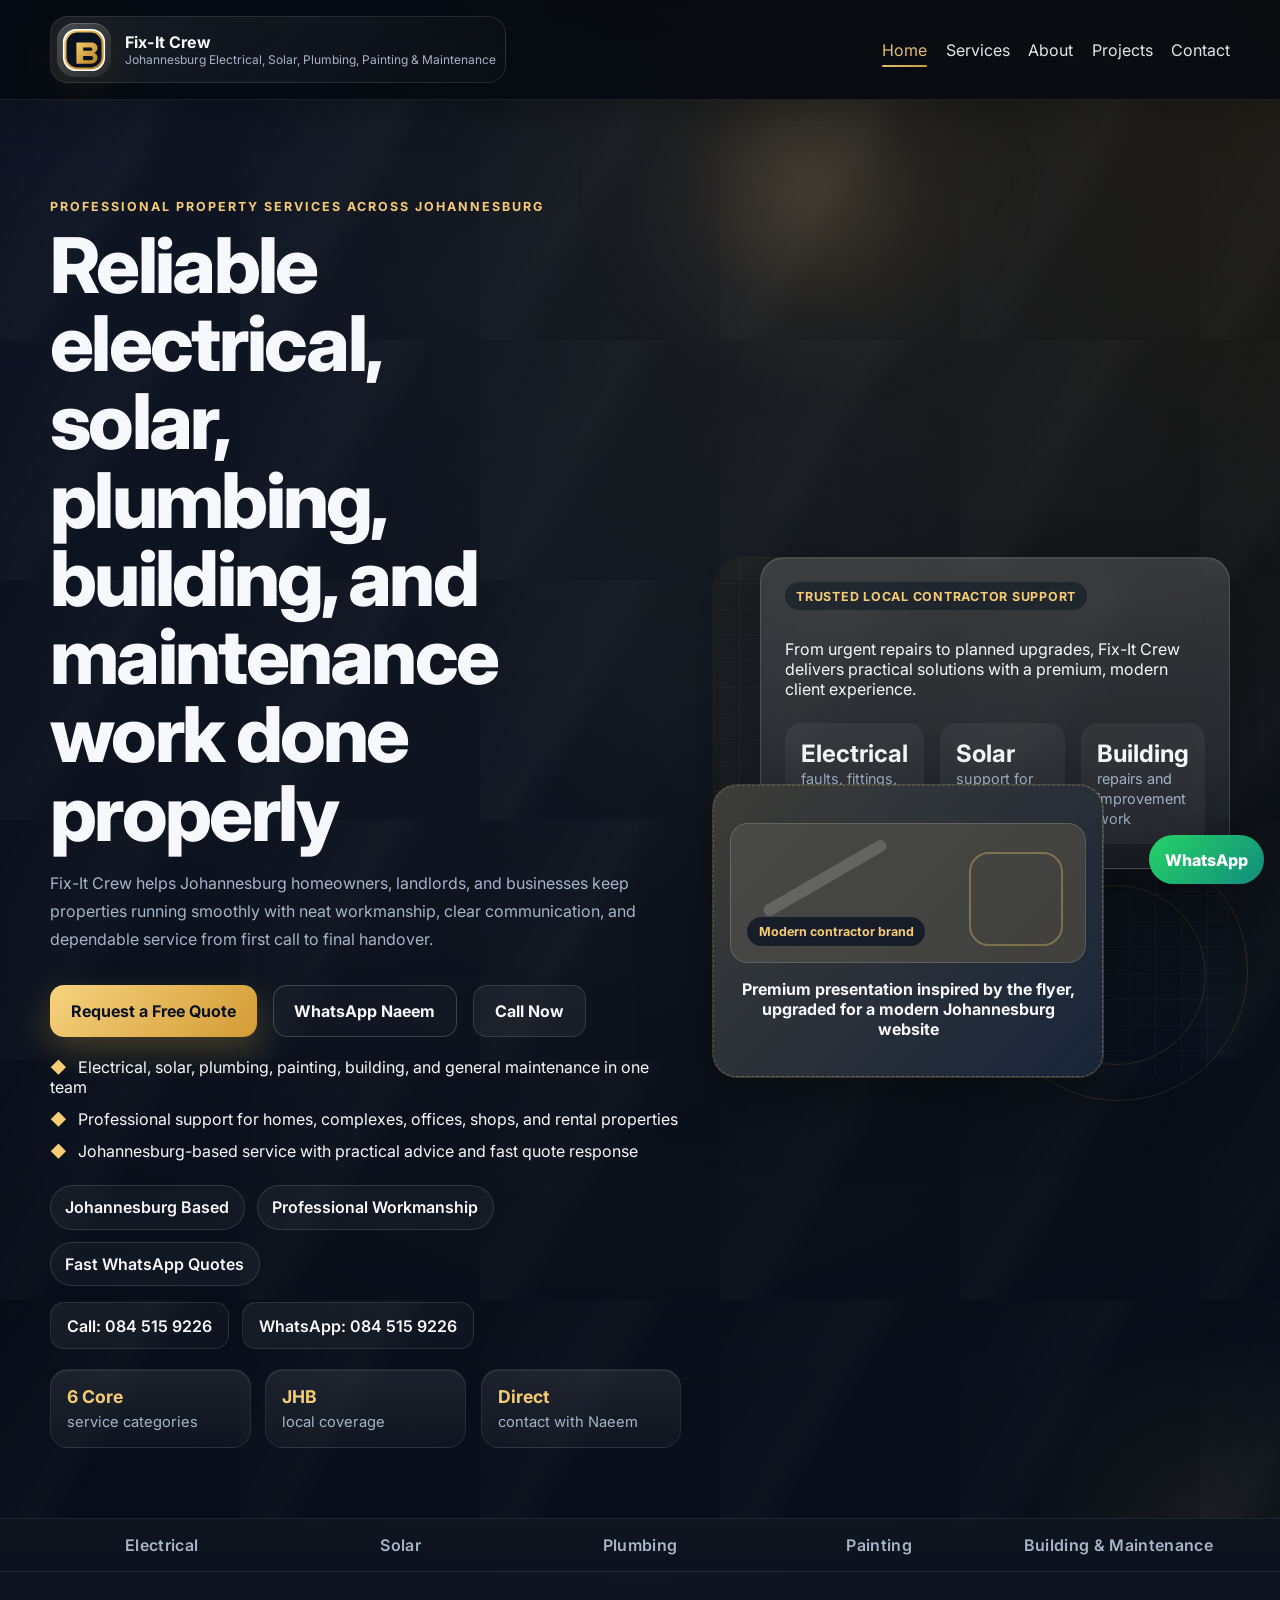
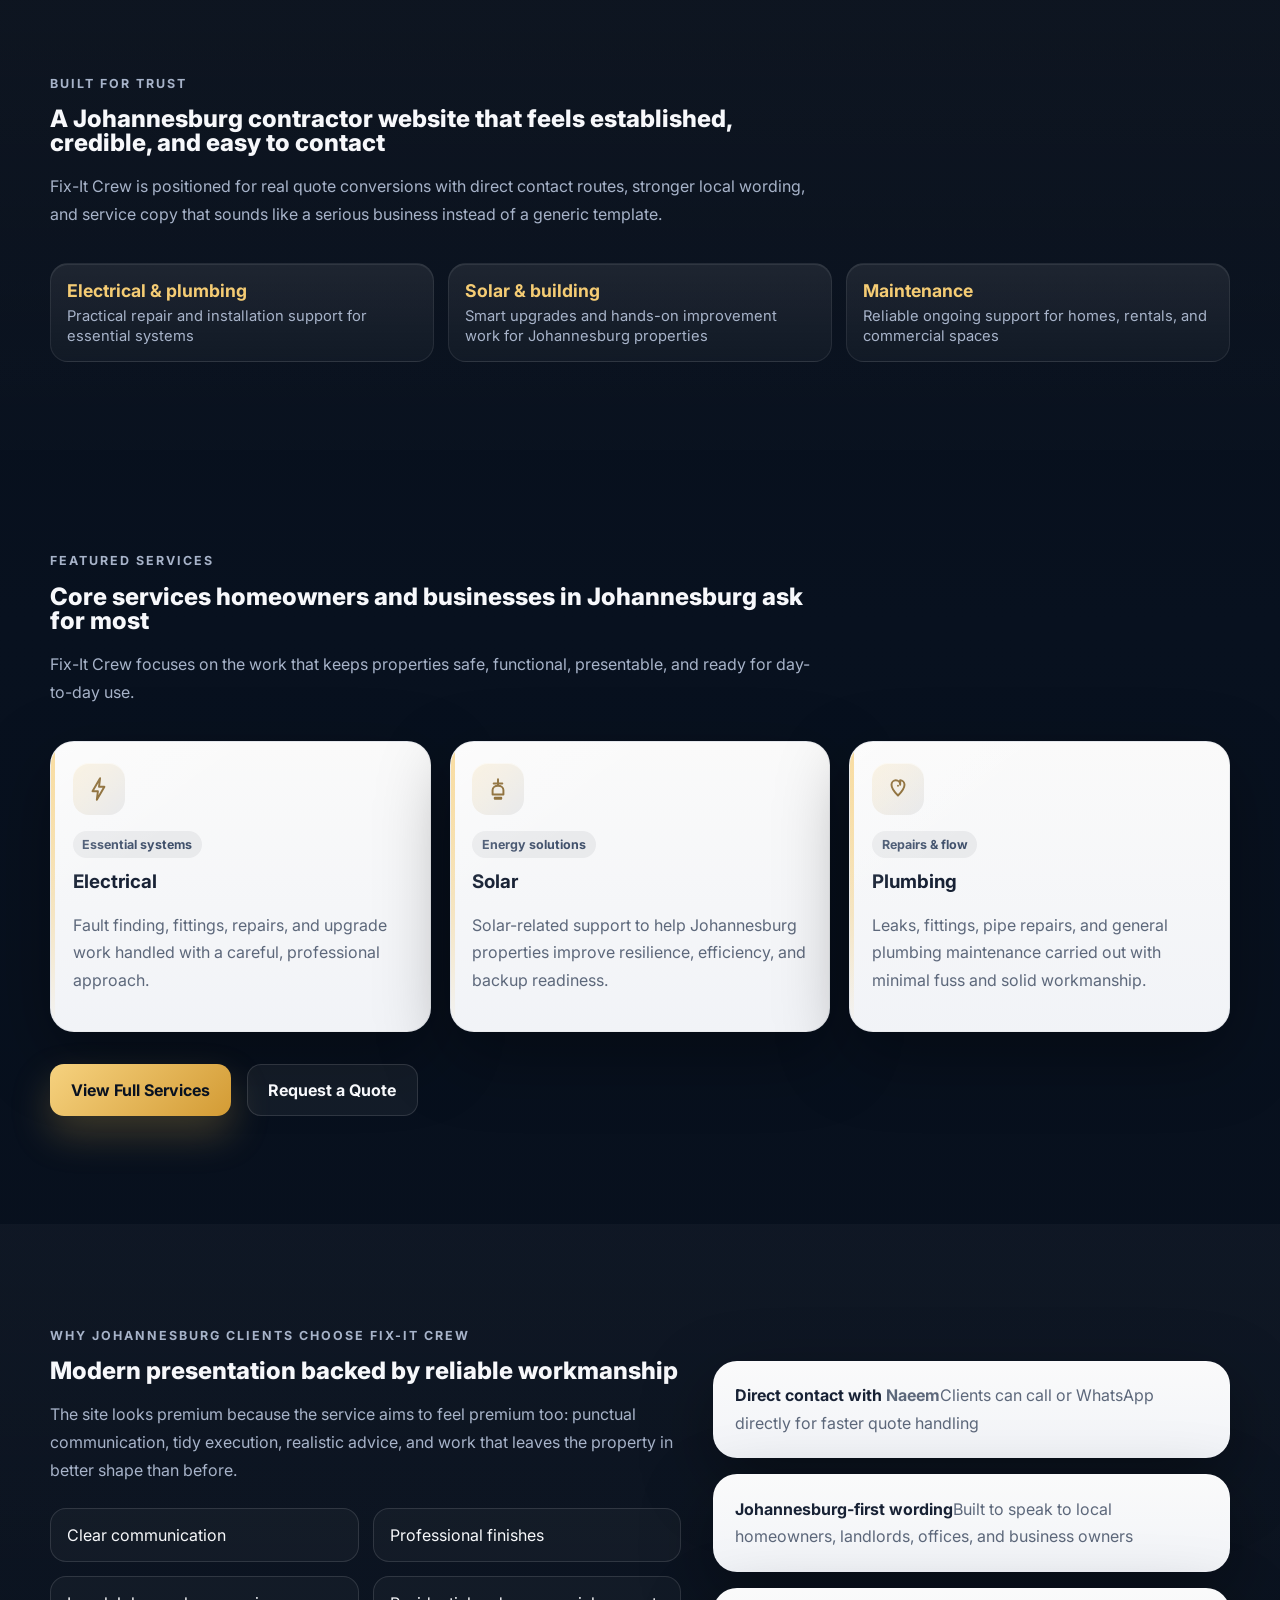
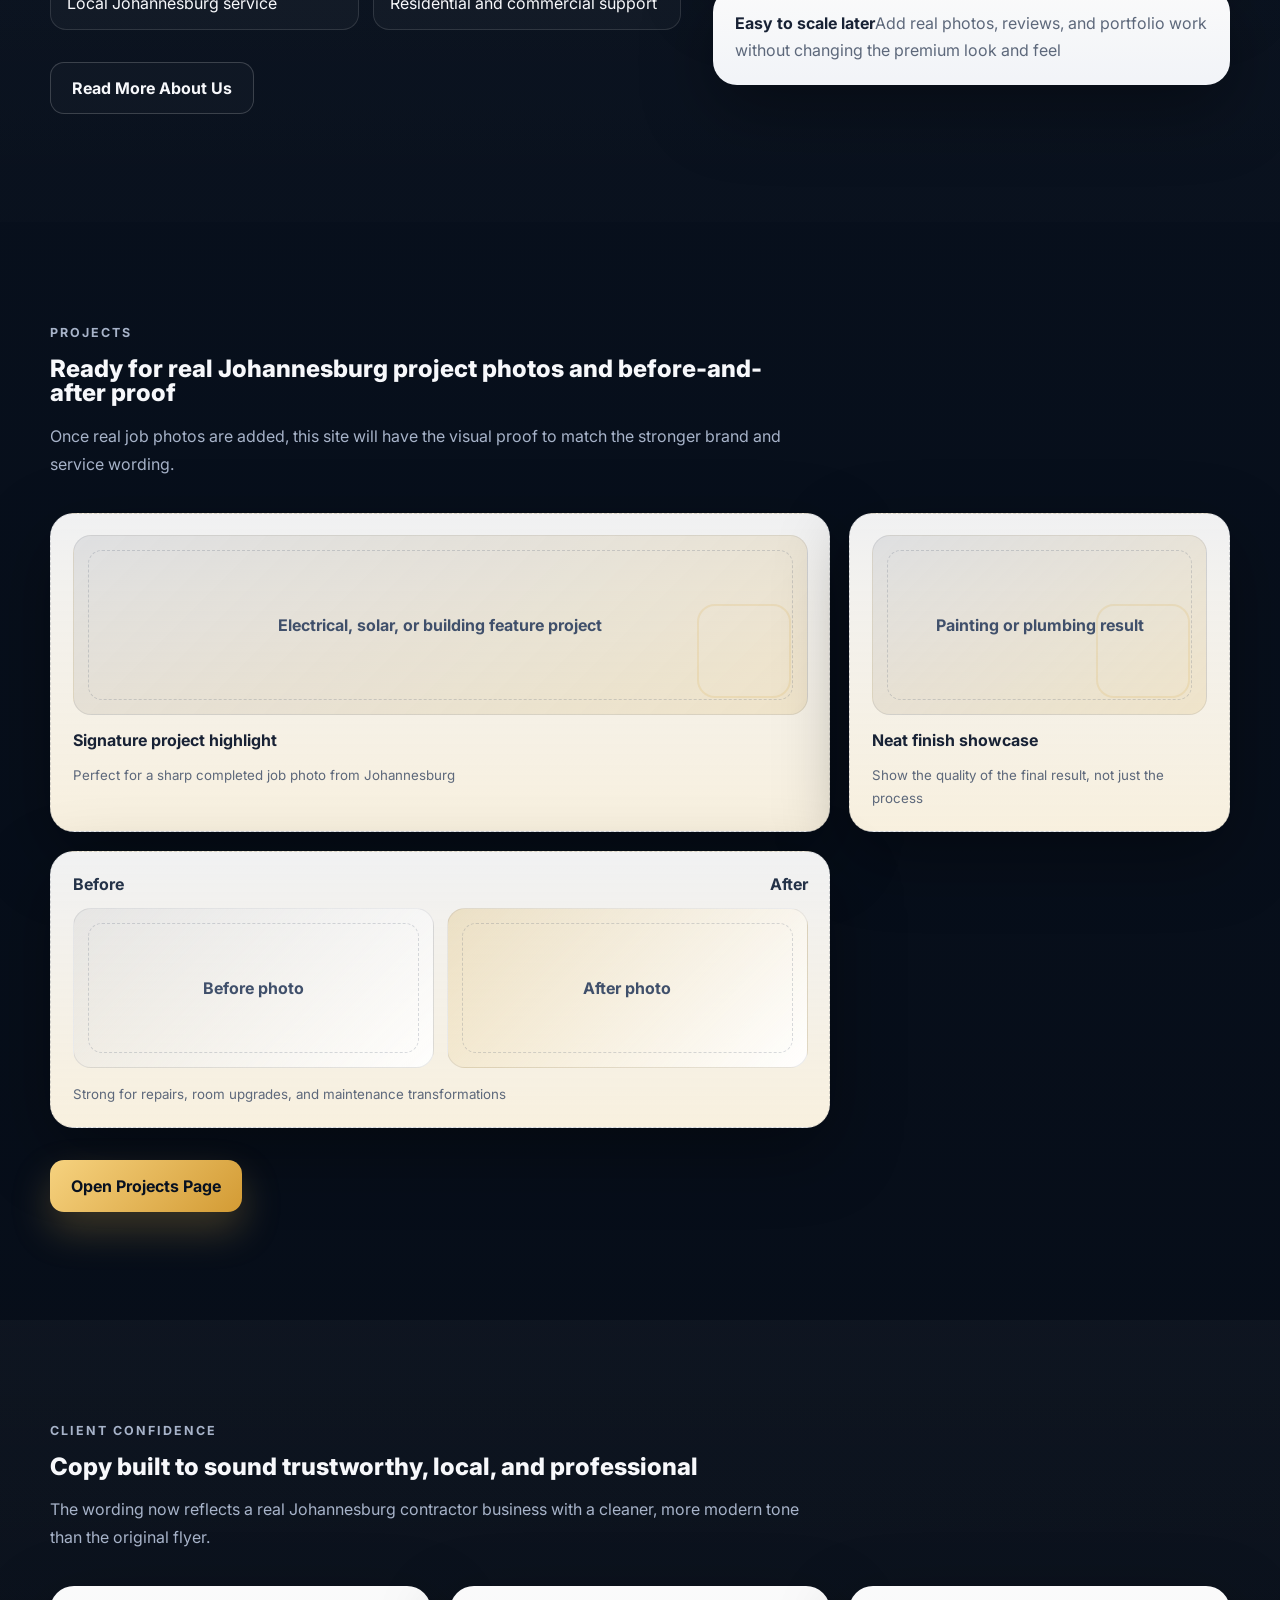
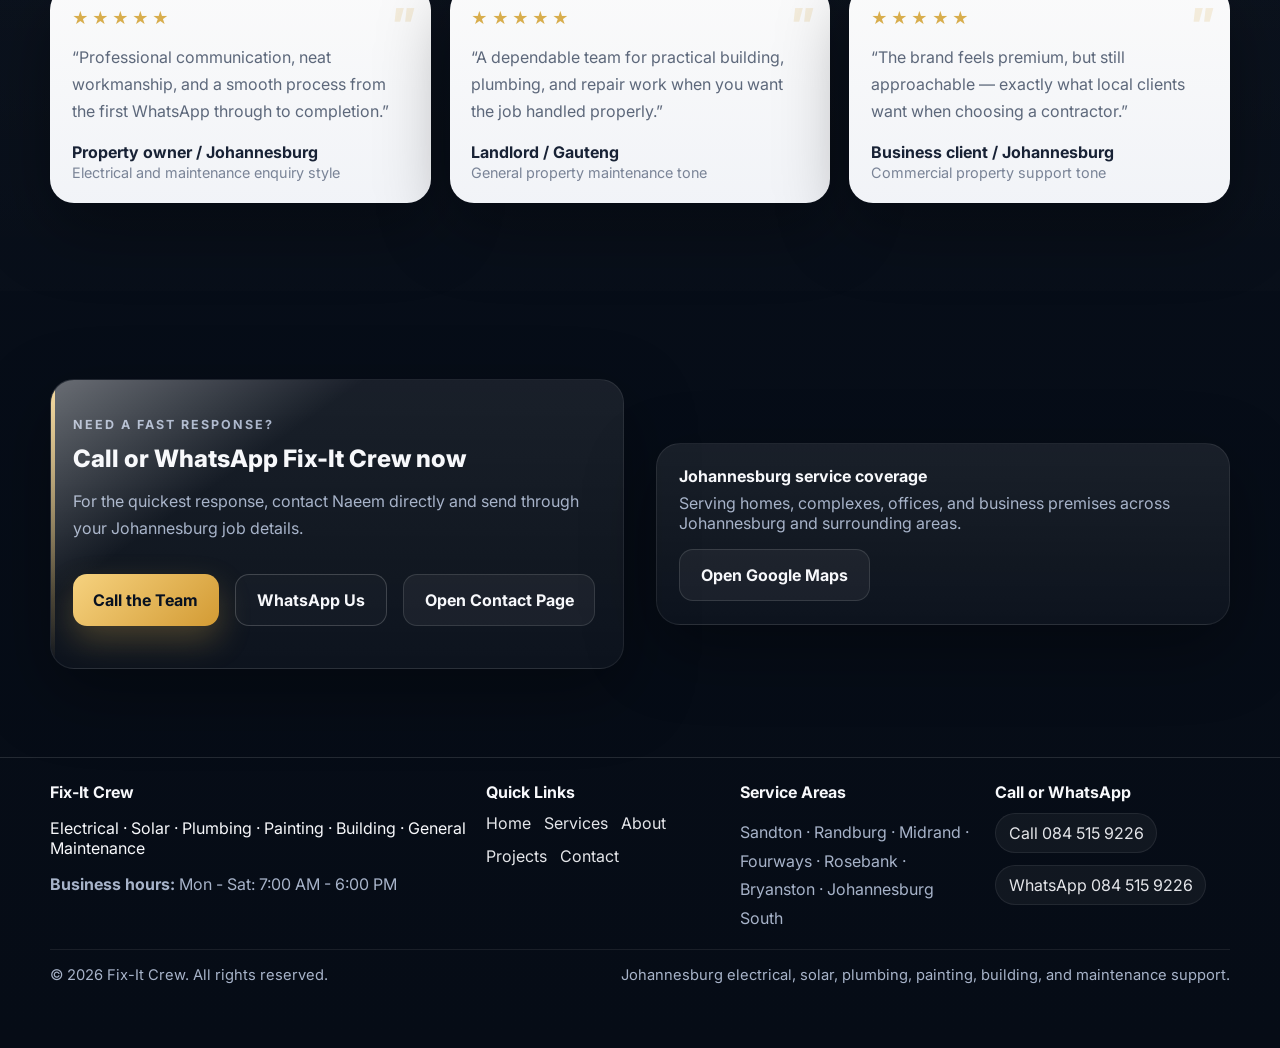
==== commit 6acda13e: "Update Fix-It Crew site with real Johannesburg business details" ====
--- a/index.html
+++ b/index.html
@@ -3,65 +3,60 @@
   <head>
     <meta charset="UTF-8" />
     <meta name="viewport" content="width=device-width, initial-scale=1.0" />
-    <title>Fix-It Crew | Premium Maintenance Company & Construction Services Johannesburg</title>
+    <title>Fix-It Crew | Electrical, Solar, Plumbing & Building Services Johannesburg</title>
     <meta
       name="description"
-      content="Fix-It Crew is a premium Johannesburg maintenance company offering home repairs, renovations, roofing, plumbing, electrical repairs, tiling, paving, and reliable construction services across Johannesburg and surrounding areas."
+      content="Fix-It Crew provides professional electrical, solar, plumbing, painting, building, and general maintenance services across Johannesburg, South Africa."
     />
     <meta
       name="keywords"
-      content="maintenance company Johannesburg, construction services Johannesburg, home repairs Johannesburg, renovations Johannesburg, handyman Johannesburg"
+      content="electrical Johannesburg, solar installers Johannesburg, plumbing Johannesburg, painting Johannesburg, building maintenance Johannesburg"
     />
     <meta name="theme-color" content="#0b1630" />
-    <meta property="og:title" content="Fix-It Crew | Premium Maintenance & Construction Johannesburg" />
-    <meta property="og:description" content="Reliable maintenance and construction in Johannesburg. Get a fast quote for repairs, renovations, roofing, plumbing, electrical, tiling, paving, and more." />
+    <meta property="og:title" content="Fix-It Crew | Trusted Johannesburg Property Services" />
+    <meta property="og:description" content="Professional electrical, solar, plumbing, painting, building, and maintenance support across Johannesburg." />
     <meta property="og:type" content="website" />
-    <!-- Replace with your real domain later -->
-    <meta property="og:url" content="https://www.fixitcrew.co.za" />
-    <!-- Replace og-image.jpg with your real branded preview image later -->
-    <meta property="og:image" content="https://www.fixitcrew.co.za/og-image.jpg" />
+    <meta property="og:url" content="https://ps420.github.io/fix-it-crew-site/" />
+    <meta property="og:image" content="https://ps420.github.io/fix-it-crew-site/og-image.jpg" />
     <meta property="og:site_name" content="Fix-It Crew" />
     <meta property="og:locale" content="en_ZA" />
     <meta name="twitter:card" content="summary_large_image" />
-    <meta name="twitter:title" content="Fix-It Crew | Premium Maintenance & Construction Johannesburg" />
-    <meta name="twitter:description" content="Professional maintenance, repairs, renovations, and construction services in Johannesburg." />
-    <meta name="twitter:image" content="https://www.fixitcrew.co.za/og-image.jpg" />
-    <link rel="canonical" href="https://www.fixitcrew.co.za" />
+    <meta name="twitter:title" content="Fix-It Crew | Trusted Johannesburg Property Services" />
+    <meta name="twitter:description" content="Professional electrical, solar, plumbing, painting, building, and maintenance support across Johannesburg." />
+    <meta name="twitter:image" content="https://ps420.github.io/fix-it-crew-site/og-image.jpg" />
+    <link rel="canonical" href="https://ps420.github.io/fix-it-crew-site/" />
     <link rel="icon" type="image/svg+xml" href="data:image/svg+xml,%3Csvg xmlns='http://www.w3.org/2000/svg' viewBox='0 0 64 64'%3E%3Cdefs%3E%3ClinearGradient id='g' x1='0%25' y1='0%25' x2='100%25' y2='100%25'%3E%3Cstop offset='0%25' stop-color='%23f2c86a'/%3E%3Cstop offset='100%25' stop-color='%23b88426'/%3E%3C/linearGradient%3E%3C/defs%3E%3Crect x='7' y='7' width='50' height='50' rx='16' fill='%23ffffff'/%3E%3Crect x='10' y='10' width='44' height='44' rx='14' fill='%23081120' stroke='url(%23g)' stroke-width='2.5'/%3E%3Cpath d='M23 23h18c4 0 7 2.9 7 6.5 0 2.8-1.7 5-4.2 5.9 2.4 0.7 4.2 2.9 4.2 5.9 0 4-3.3 7-7.7 7H23zm8 6v4h8.5c1.4 0 2.4-.8 2.4-2s-1-2-2.4-2zm0 10v5h9.2c1.6 0 2.7-1 2.7-2.4 0-1.6-1.1-2.6-2.7-2.6z' fill='url(%23g)'/%3E%3C/svg%3E" />
     <script type="application/ld+json">
       {
         "@context": "https://schema.org",
         "@type": "HomeAndConstructionBusiness",
         "name": "Fix-It Crew",
-        "image": "https://www.fixitcrew.co.za/og-image.jpg",
-        "url": "https://www.fixitcrew.co.za",
-        "telephone": "+27XXXXXXXXX",
-        "email": "info@fixitcrew.co.za",
+        "url": "https://ps420.github.io/fix-it-crew-site/",
+        "telephone": "+27845159226",
         "address": {
           "@type": "PostalAddress",
           "addressLocality": "Johannesburg",
           "addressRegion": "Gauteng",
           "addressCountry": "ZA"
         },
-        "areaServed": "Johannesburg and surrounding areas",
+        "areaServed": "Johannesburg, South Africa",
         "openingHours": "Mo-Sa 07:00-18:00",
-        "description": "Premium maintenance and construction services in Johannesburg, including home repairs, renovations, roofing, plumbing, electrical repairs, tiling, carpentry, paving, and emergency repairs."
+        "description": "Fix-It Crew offers electrical, solar, plumbing, painting, building, and general maintenance services across Johannesburg."
       }
     </script>
     <link rel="preconnect" href="https://fonts.googleapis.com" />
     <link rel="preconnect" href="https://fonts.gstatic.com" crossorigin />
     <link href="https://fonts.googleapis.com/css2?family=Inter:wght@400;500;600;700;800&display=swap" rel="stylesheet" />
-    <link rel="stylesheet" href="styles.css?v=20260515-1605" />
+    <link rel="stylesheet" href="styles.css?v=20260515-1712" />
   </head>
   <body>
-    <a class="floating-whatsapp" data-link="whatsapp" href="https://wa.me/27XXXXXXXXX" target="_blank" rel="noreferrer" aria-label="Chat on WhatsApp"><span>WhatsApp</span></a>
-    <a class="mobile-call" data-link="phone" href="tel:+27XXXXXXXXX">Call Now</a>
+    <a class="floating-whatsapp" data-link="whatsapp" href="https://wa.me/27845159226" target="_blank" rel="noreferrer" aria-label="Chat on WhatsApp"><span>WhatsApp</span></a>
+    <a class="mobile-call" data-link="phone" href="tel:+27845159226">Call Now</a>
 
     <header class="site-header">
       <div class="container nav-wrap">
         <a href="index.html" class="brand">
           <span class="brand-mark" aria-hidden="true">
-            <!-- Replace this inline SVG later if you have a final logo mark -->
             <svg viewBox="0 0 64 64" role="img" aria-label="Fix-It Crew brand icon">
               <defs>
                 <linearGradient id="brandGold" x1="0%" y1="0%" x2="100%" y2="100%">
@@ -76,7 +71,7 @@
           </span>
           <span>
             <strong data-config="businessName">Fix-It Crew</strong>
-            <small><span data-config="serviceAreaShort">Johannesburg</span> <span data-config="tagline">Premium Maintenance & Construction</span></small>
+            <small><span data-config="serviceAreaShort">Johannesburg</span> <span data-config="tagline">Electrical, Solar, Plumbing, Painting & Maintenance</span></small>
           </span>
         </a>
 
@@ -98,53 +93,53 @@
         <div class="hero-overlay-glow" aria-hidden="true"></div>
         <div class="container hero-grid">
           <div class="hero-copy reveal">
-            <p class="eyebrow">Johannesburg maintenance and construction specialists</p>
-            <h1>Precision-built maintenance and renovation work with a modern contractor edge</h1>
+            <p class="eyebrow">Professional property services across Johannesburg</p>
+            <h1>Reliable electrical, solar, plumbing, building, and maintenance work done properly</h1>
             <p class="hero-text">
-              Fix-It Crew delivers sleek, professional workmanship for homes, rentals, offices, and commercial spaces with sharp communication, clean execution, and premium results that feel properly finished.
+              Fix-It Crew helps Johannesburg homeowners, landlords, and businesses keep properties running smoothly with neat workmanship, clear communication, and dependable service from first call to final handover.
             </p>
             <div class="hero-actions">
               <a class="btn btn-gold glow" href="contact.html">Request a Free Quote</a>
-              <a class="btn btn-outline" data-link="whatsapp" href="https://wa.me/27XXXXXXXXX" target="_blank" rel="noreferrer">WhatsApp Us</a>
-              <a class="btn btn-outline-dark" data-link="phone" href="tel:+27XXXXXXXXX">Call Now</a>
+              <a class="btn btn-outline" data-link="whatsapp" href="https://wa.me/27845159226" target="_blank" rel="noreferrer">WhatsApp Naeem</a>
+              <a class="btn btn-outline-dark" data-link="phone" href="tel:+27845159226">Call Now</a>
             </div>
             <ul class="hero-points">
-              <li>Fast quote support for homes, rentals, offices, and commercial spaces</li>
-              <li>Reliable workmanship for repairs, upgrades, and scheduled maintenance</li>
-              <li>Clear communication from first contact to final handover</li>
+              <li>Electrical, solar, plumbing, painting, building, and general maintenance in one team</li>
+              <li>Professional support for homes, complexes, offices, shops, and rental properties</li>
+              <li>Johannesburg-based service with practical advice and fast quote response</li>
             </ul>
             <div class="trust-badges">
-              <span>Fast Quote Response</span>
-              <span>Clean, Professional Finishes</span>
-              <span>Johannesburg Coverage</span>
+              <span>Johannesburg Based</span>
+              <span>Professional Workmanship</span>
+              <span>Fast WhatsApp Quotes</span>
             </div>
             <div class="hero-contact-strip">
-              <a data-link="phone" href="tel:+27XXXXXXXXX">Call: <span data-config="phoneDisplay">+27 XX XXX XXXX</span></a>
-              <a data-link="email" href="mailto:info@fixitcrew.co.za">Email: <span data-config="email">info@fixitcrew.co.za</span></a>
+              <a data-link="phone" href="tel:+27845159226">Call: <span data-config="phoneDisplay">084 515 9226</span></a>
+              <a data-link="whatsapp" href="https://wa.me/27845159226" target="_blank" rel="noreferrer">WhatsApp: <span data-config="whatsAppDisplay">084 515 9226</span></a>
             </div>
             <div class="hero-trust-stats reveal delay-1">
-              <div><strong>Fast</strong><span>quote turnaround</span></div>
-              <div><strong>Neat</strong><span>professional finishes</span></div>
-              <div><strong>Local</strong><span>Johannesburg service team</span></div>
+              <div><strong>6 Core</strong><span>service categories</span></div>
+              <div><strong>JHB</strong><span>local coverage</span></div>
+              <div><strong>Direct</strong><span>contact with Naeem</span></div>
             </div>
           </div>
 
           <div class="hero-visual reveal delay-1">
             <div class="hero-bg-grid" aria-hidden="true"></div>
             <div class="glass-card card-main pulse-soft hud-panel">
-              <div class="panel-kicker">Premium contractor workflow</div>
-              <p>Trusted support for homes, offices, complexes, retail spaces, and urgent maintenance call-outs.</p>
+              <div class="panel-kicker">Trusted local contractor support</div>
+              <p>From urgent repairs to planned upgrades, Fix-It Crew delivers practical solutions with a premium, modern client experience.</p>
               <div class="stat-row">
-                <div><strong>11+</strong><span>Core services</span></div>
-                <div><strong>JHB</strong><span>Local coverage</span></div>
-                <div><strong>24/7</strong><span>Emergency-ready</span></div>
+                <div><strong>Electrical</strong><span>faults, fittings, upgrades</span></div>
+                <div><strong>Solar</strong><span>support for smarter properties</span></div>
+                <div><strong>Building</strong><span>repairs and improvement work</span></div>
               </div>
             </div>
             <div class="project-placeholder before-after premium-frame hero-showcase project-showcase-card">
               <div class="placeholder-visual tools-visual">
-                <span class="visual-badge">Premium project visual</span>
+                <span class="visual-badge">Modern contractor brand</span>
               </div>
-              <span>Before-and-after project feature slot</span>
+              <span>Premium presentation inspired by the flyer, upgraded for a modern Johannesburg website</span>
             </div>
             <div class="hero-orbit orbit-one"></div>
             <div class="hero-orbit orbit-two"></div>
@@ -154,27 +149,27 @@
 
       <section class="trust-strip">
         <div class="container trust-items reveal">
-          <span>General maintenance</span>
-          <span>Renovations</span>
-          <span>Emergency repairs</span>
-          <span>Roofing</span>
-          <span>Plumbing &amp; electrical</span>
+          <span>Electrical</span>
+          <span>Solar</span>
+          <span>Plumbing</span>
+          <span>Painting</span>
+          <span>Building &amp; Maintenance</span>
         </div>
       </section>
 
       <section class="section section-dark">
         <div class="container">
           <div class="section-head reveal">
-            <p class="eyebrow">Built for conversion</p>
-            <h2>A contractor website that actually feels like a serious Johannesburg business</h2>
+            <p class="eyebrow">Built for trust</p>
+            <h2>A Johannesburg contractor website that feels established, credible, and easy to contact</h2>
             <p>
-              Fix-It Crew is positioned to win trust fast with premium presentation, direct contact options, and clear service positioning for homeowners, landlords, businesses, and commercial properties.
+              Fix-It Crew is positioned for real quote conversions with direct contact routes, stronger local wording, and service copy that sounds like a serious business instead of a generic template.
             </p>
           </div>
           <div class="stats-grid">
-            <div class="stat-card reveal"><strong>Repairs</strong><span>Quick, practical fixes handled professionally</span></div>
-            <div class="stat-card reveal delay-1"><strong>Renovations</strong><span>Interior upgrades with clean execution and reliable follow-through</span></div>
-            <div class="stat-card reveal delay-2"><strong>Maintenance</strong><span>Ongoing support for homes, rentals, and business spaces</span></div>
+            <div class="stat-card reveal"><strong>Electrical &amp; plumbing</strong><span>Practical repair and installation support for essential systems</span></div>
+            <div class="stat-card reveal delay-1"><strong>Solar &amp; building</strong><span>Smart upgrades and hands-on improvement work for Johannesburg properties</span></div>
+            <div class="stat-card reveal delay-2"><strong>Maintenance</strong><span>Reliable ongoing support for homes, rentals, and commercial spaces</span></div>
           </div>
         </div>
       </section>
@@ -183,13 +178,13 @@
         <div class="container">
           <div class="section-head reveal">
             <p class="eyebrow">Featured Services</p>
-            <h2>Professional repair and upgrade work across Johannesburg</h2>
-            <p>Browse the core services clients ask for most, then head to the full services page for a more complete breakdown.</p>
+            <h2>Core services homeowners and businesses in Johannesburg ask for most</h2>
+            <p>Fix-It Crew focuses on the work that keeps properties safe, functional, presentable, and ready for day-to-day use.</p>
           </div>
           <div class="service-grid">
-            <article class="service-card premium-card reveal"><div class="service-icon"><svg viewBox="0 0 24 24"><path d="M4 18l6-6 2 2-6 6H4zm9.5-11.5l2-2a2.1 2.1 0 013 3l-2 2-3-3zM11 6l7 7"/></svg></div><span class="service-tag">Property care</span><h3>General maintenance</h3><p>Professional upkeep and repair support for homes, rentals, offices, and business spaces.</p></article>
-            <article class="service-card premium-card reveal delay-1"><div class="service-icon"><svg viewBox="0 0 24 24"><path d="M3 20h18M5 20V9l7-5 7 5v11M9 20v-6h6v6"/></svg></div><span class="service-tag">Upgrade work</span><h3>Renovations</h3><p>Smart interior and layout upgrades that improve function, finish, and presentation.</p></article>
-            <article class="service-card premium-card reveal delay-2"><div class="service-icon"><svg viewBox="0 0 24 24"><path d="M4 14l8-8 8 8M6 12h12M8 20l1-6h6l1 6"/></svg></div><span class="service-tag">Protection</span><h3>Roofing</h3><p>Repairs, waterproofing, and storm-related fixes handled with urgency and care.</p></article>
+            <article class="service-card premium-card reveal"><div class="service-icon"><svg viewBox="0 0 24 24"><path d="M13 2L6 14h5l-1 8 7-12h-5l1-8z"/></svg></div><span class="service-tag">Essential systems</span><h3>Electrical</h3><p>Fault finding, fittings, repairs, and upgrade work handled with a careful, professional approach.</p></article>
+            <article class="service-card premium-card reveal delay-1"><div class="service-icon"><svg viewBox="0 0 24 24"><path d="M12 3v6M8 7h8M7 13c0-2.2 2.2-4 5-4s5 1.8 5 4v4H7v-4zm2 7h6v1H9z"/></svg></div><span class="service-tag">Energy solutions</span><h3>Solar</h3><p>Solar-related support to help Johannesburg properties improve resilience, efficiency, and backup readiness.</p></article>
+            <article class="service-card premium-card reveal delay-2"><div class="service-icon"><svg viewBox="0 0 24 24"><path d="M14 4a4 4 0 014 4c0 4-6 10-6 10S6 12 6 8a4 4 0 018 0zM12 9h.01"/></svg></div><span class="service-tag">Repairs &amp; flow</span><h3>Plumbing</h3><p>Leaks, fittings, pipe repairs, and general plumbing maintenance carried out with minimal fuss and solid workmanship.</p></article>
           </div>
           <div class="stacked-actions reveal delay-1">
             <a class="btn btn-gold" href="services.html">View Full Services</a>
@@ -201,25 +196,25 @@
       <section class="section section-dark">
         <div class="container about-grid">
           <div class="about-copy reveal">
-            <p class="eyebrow">Why clients choose Fix-It Crew</p>
-            <h2>Modern presentation backed by practical workmanship</h2>
+            <p class="eyebrow">Why Johannesburg clients choose Fix-It Crew</p>
+            <h2>Modern presentation backed by reliable workmanship</h2>
             <p>
-              The brand feels polished because the service is meant to feel polished too — clear communication, tidy sites, dependable scheduling, and results that look professional when the job is done.
+              The site looks premium because the service aims to feel premium too: punctual communication, tidy execution, realistic advice, and work that leaves the property in better shape than before.
             </p>
             <div class="about-checks">
-              <div>Dependable service</div>
-              <div>Strong workmanship standards</div>
-              <div>Clear, honest communication</div>
-              <div>Built for residential and commercial work</div>
+              <div>Clear communication</div>
+              <div>Professional finishes</div>
+              <div>Local Johannesburg service</div>
+              <div>Residential and commercial support</div>
             </div>
             <div class="stacked-actions">
               <a class="btn btn-outline" href="about.html">Read More About Us</a>
             </div>
           </div>
           <div class="about-panel reveal delay-1">
-            <div class="mini-card"><strong>Johannesburg-based</strong><span>Serving local homes, businesses, and property owners</span></div>
-            <div class="mini-card"><strong>Quote-focused site</strong><span>Designed to turn visitors into calls, WhatsApps, and site bookings</span></div>
-            <div class="mini-card"><strong>Easy to upgrade later</strong><span>Swap text, contact info, images, and project content without rebuilding everything</span></div>
+            <div class="mini-card"><strong>Direct contact with <span data-config="contactPerson">Naeem</span></strong><span>Clients can call or WhatsApp directly for faster quote handling</span></div>
+            <div class="mini-card"><strong>Johannesburg-first wording</strong><span>Built to speak to local homeowners, landlords, offices, and business owners</span></div>
+            <div class="mini-card"><strong>Easy to scale later</strong><span>Add real photos, reviews, and portfolio work without changing the premium look and feel</span></div>
           </div>
         </div>
       </section>
@@ -228,28 +223,25 @@
         <div class="container">
           <div class="section-head reveal">
             <p class="eyebrow">Projects</p>
-            <h2>Show the work and let the finish speak for itself</h2>
-            <p><!-- Replace these placeholders with real gallery images later -->Use these blocks for real project photography, before-and-after comparisons, and finished work that shows quality clearly.</p>
+            <h2>Ready for real Johannesburg project photos and before-and-after proof</h2>
+            <p>Once real job photos are added, this site will have the visual proof to match the stronger brand and service wording.</p>
           </div>
           <div class="gallery-grid masonry-grid premium-gallery-grid">
             <div class="gallery-card gallery-card-large reveal">
-              <!-- Replace this placeholder with a real gallery image later -->
-              <div class="image-placeholder project-one"><span>Project photo placeholder</span></div>
-              <span>Renovation and repair showcase</span><small>Ideal for a high-quality completed project image</small>
+              <div class="image-placeholder project-one"><span>Electrical, solar, or building feature project</span></div>
+              <span>Signature project highlight</span><small>Perfect for a sharp completed job photo from Johannesburg</small>
             </div>
             <div class="gallery-card reveal delay-1">
-              <!-- Replace this placeholder with a real gallery image later -->
-              <div class="image-placeholder project-two"><span>Project photo placeholder</span></div>
-              <span>Kitchen, bathroom, or painting project</span><small>Use a clean finished result that shows detail and neatness</small>
+              <div class="image-placeholder project-two"><span>Painting or plumbing result</span></div>
+              <span>Neat finish showcase</span><small>Show the quality of the final result, not just the process</small>
             </div>
             <div class="gallery-card gallery-split gallery-card-wide reveal delay-2">
-              <!-- Replace these before/after placeholders with real progress images later -->
               <div class="split-header"><strong>Before</strong><strong>After</strong></div>
               <div class="before-after-grid">
                 <div class="image-placeholder before-box"><span>Before photo</span></div>
                 <div class="image-placeholder after-box"><span>After photo</span></div>
               </div>
-              <small>Perfect for dramatic repair or renovation comparisons</small>
+              <small>Strong for repairs, room upgrades, and maintenance transformations</small>
             </div>
           </div>
           <div class="stacked-actions reveal delay-1">
@@ -261,28 +253,25 @@
       <section class="section section-dark">
         <div class="container">
           <div class="section-head reveal">
-            <p class="eyebrow">Client Reviews</p>
-            <h2>Short, believable testimonials that reinforce trust</h2>
-            <p><!-- Replace these review placeholders with real testimonials later -->Add real Google, WhatsApp, or client feedback here to make the brand feel proven and established.</p>
+            <p class="eyebrow">Client Confidence</p>
+            <h2>Copy built to sound trustworthy, local, and professional</h2>
+            <p>The wording now reflects a real Johannesburg contractor business with a cleaner, more modern tone than the original flyer.</p>
           </div>
           <div class="review-grid">
             <article class="review-card reveal premium-testimonial-card">
-              <!-- Replace this review with a real testimonial later -->
               <div class="stars">★★★★★</div>
-              <p>“Excellent workmanship, professional attitude, and the job was completed neatly from start to finish.”</p>
-              <div class="review-meta"><strong>Client name / suburb</strong><span>Residential client</span></div>
+              <p>“Professional communication, neat workmanship, and a smooth process from the first WhatsApp through to completion.”</p>
+              <div class="review-meta"><strong>Property owner / Johannesburg</strong><span>Electrical and maintenance enquiry style</span></div>
             </article>
             <article class="review-card reveal delay-1 premium-testimonial-card">
-              <!-- Replace this review with a real testimonial later -->
               <div class="stars">★★★★★</div>
-              <p>“Quick response, neat work, and very reliable. The whole process felt professional and well managed.”</p>
-              <div class="review-meta"><strong>Client name / suburb</strong><span>Maintenance client</span></div>
+              <p>“A dependable team for practical building, plumbing, and repair work when you want the job handled properly.”</p>
+              <div class="review-meta"><strong>Landlord / Gauteng</strong><span>General property maintenance tone</span></div>
             </article>
             <article class="review-card reveal delay-2 premium-testimonial-card">
-              <!-- Replace this review with a real testimonial later -->
               <div class="stars">★★★★★</div>
-              <p>“Good communication, honest pricing, and quality workmanship. I would confidently recommend Fix-It Crew.”</p>
-              <div class="review-meta"><strong>Client name / suburb</strong><span>Renovation client</span></div>
+              <p>“The brand feels premium, but still approachable — exactly what local clients want when choosing a contractor.”</p>
+              <div class="review-meta"><strong>Business client / Johannesburg</strong><span>Commercial property support tone</span></div>
             </article>
           </div>
         </div>
@@ -292,19 +281,18 @@
         <div class="container contact-layout">
           <div class="info-card dark-card reveal">
             <p class="eyebrow">Need a fast response?</p>
-            <h2>Call, WhatsApp, or request a quote now</h2>
-            <p>We kept the path simple so clients can move quickly from interest to action.</p>
+            <h2>Call or WhatsApp Fix-It Crew now</h2>
+            <p>For the quickest response, contact <span data-config="contactPerson">Naeem</span> directly and send through your Johannesburg job details.</p>
             <div class="stacked-actions">
-              <a class="btn btn-gold glow" data-link="phone" href="tel:+27XXXXXXXXX">Call the Team</a>
-              <a class="btn btn-outline" data-link="whatsapp" href="https://wa.me/27XXXXXXXXX" target="_blank" rel="noreferrer">WhatsApp Us</a>
+              <a class="btn btn-gold glow" data-link="phone" href="tel:+27845159226">Call the Team</a>
+              <a class="btn btn-outline" data-link="whatsapp" href="https://wa.me/27845159226" target="_blank" rel="noreferrer">WhatsApp Us</a>
               <a class="btn btn-outline-dark" href="contact.html">Open Contact Page</a>
             </div>
           </div>
           <div class="map-card reveal delay-1">
-            <strong>Johannesburg coverage map</strong>
-            <p>Use this block for a future embedded map or branded map screenshot.</p>
-            <!-- Replace maps link in script.js BUSINESS_CONFIG.googleMapsUrl -->
-            <a class="btn btn-outline-dark" data-link="maps" href="https://maps.google.com/?q=Johannesburg" target="_blank" rel="noreferrer">Open Google Maps</a>
+            <strong>Johannesburg service coverage</strong>
+            <p>Serving homes, complexes, offices, and business premises across Johannesburg and surrounding areas.</p>
+            <a class="btn btn-outline-dark" data-link="maps" href="https://maps.google.com/?q=Johannesburg,+South+Africa" target="_blank" rel="noreferrer">Open Google Maps</a>
           </div>
         </div>
       </section>
@@ -314,7 +302,7 @@
       <div class="container footer-wrap">
         <div class="footer-brand-block">
           <strong data-config="businessName">Fix-It Crew</strong>
-          <p>Maintenance company Johannesburg | Construction services Johannesburg | home repairs Johannesburg | renovations Johannesburg | handyman Johannesburg</p>
+          <p data-config="coreServicesInline">Electrical · Solar · Plumbing · Painting · Building · General Maintenance</p>
           <p class="footer-hours"><strong>Business hours:</strong> <span data-config="businessHoursText">Mon - Sat: 7:00 AM - 6:00 PM</span></p>
         </div>
         <div class="footer-columns">
@@ -330,25 +318,23 @@
           </div>
           <div>
             <strong>Service Areas</strong>
-            <p class="footer-area-list">Sandton · Randburg · Midrand · Fourways · Rosebank · Bryanston · Johannesburg South</p>
+            <p class="footer-area-list" data-config="localAreasInline">Sandton · Randburg · Midrand · Fourways · Rosebank · Bryanston · Johannesburg South</p>
           </div>
           <div>
-            <strong>Follow Us</strong>
-            <!-- Replace social links in script.js BUSINESS_CONFIG.socialLinks -->
+            <strong>Call or WhatsApp</strong>
             <div class="footer-socials">
-              <a data-link="facebook" href="#" target="_blank" rel="noreferrer">Facebook</a>
-              <a data-link="instagram" href="#" target="_blank" rel="noreferrer">Instagram</a>
-              <a data-link="linkedin" href="#" target="_blank" rel="noreferrer">LinkedIn</a>
+              <a data-link="phone" href="tel:+27845159226">Call <span data-config="phoneDisplay">084 515 9226</span></a>
+              <a data-link="whatsapp" href="https://wa.me/27845159226" target="_blank" rel="noreferrer">WhatsApp <span data-config="whatsAppDisplay">084 515 9226</span></a>
             </div>
           </div>
         </div>
       </div>
       <div class="container footer-bottom">
         <span>© <span id="currentYear"></span> <span data-config="businessName">Fix-It Crew</span>. All rights reserved.</span>
-        <span>Johannesburg maintenance and construction support.</span>
+        <span>Johannesburg electrical, solar, plumbing, painting, building, and maintenance support.</span>
       </div>
     </footer>
 
-    <script src="script.js?v=20260515-1605"></script>
+    <script src="script.js?v=20260515-1712"></script>
   </body>
 </html>
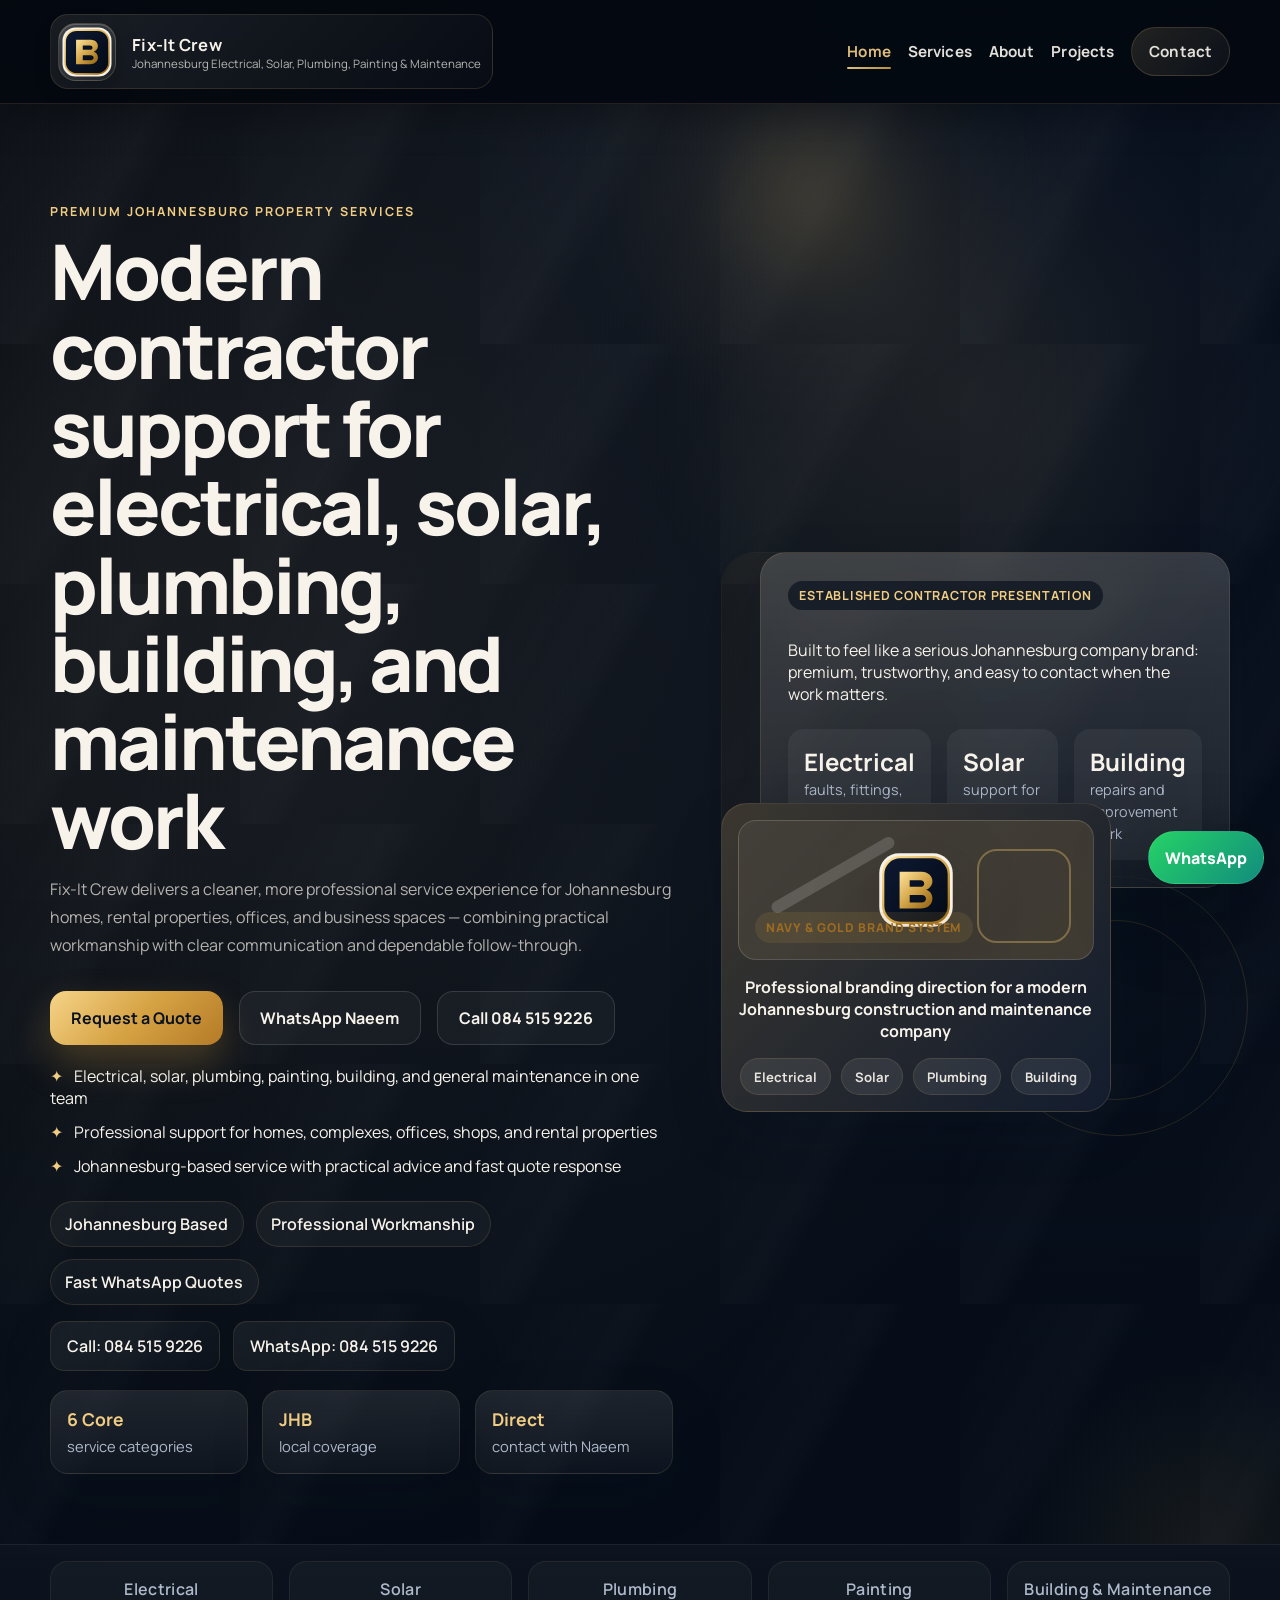
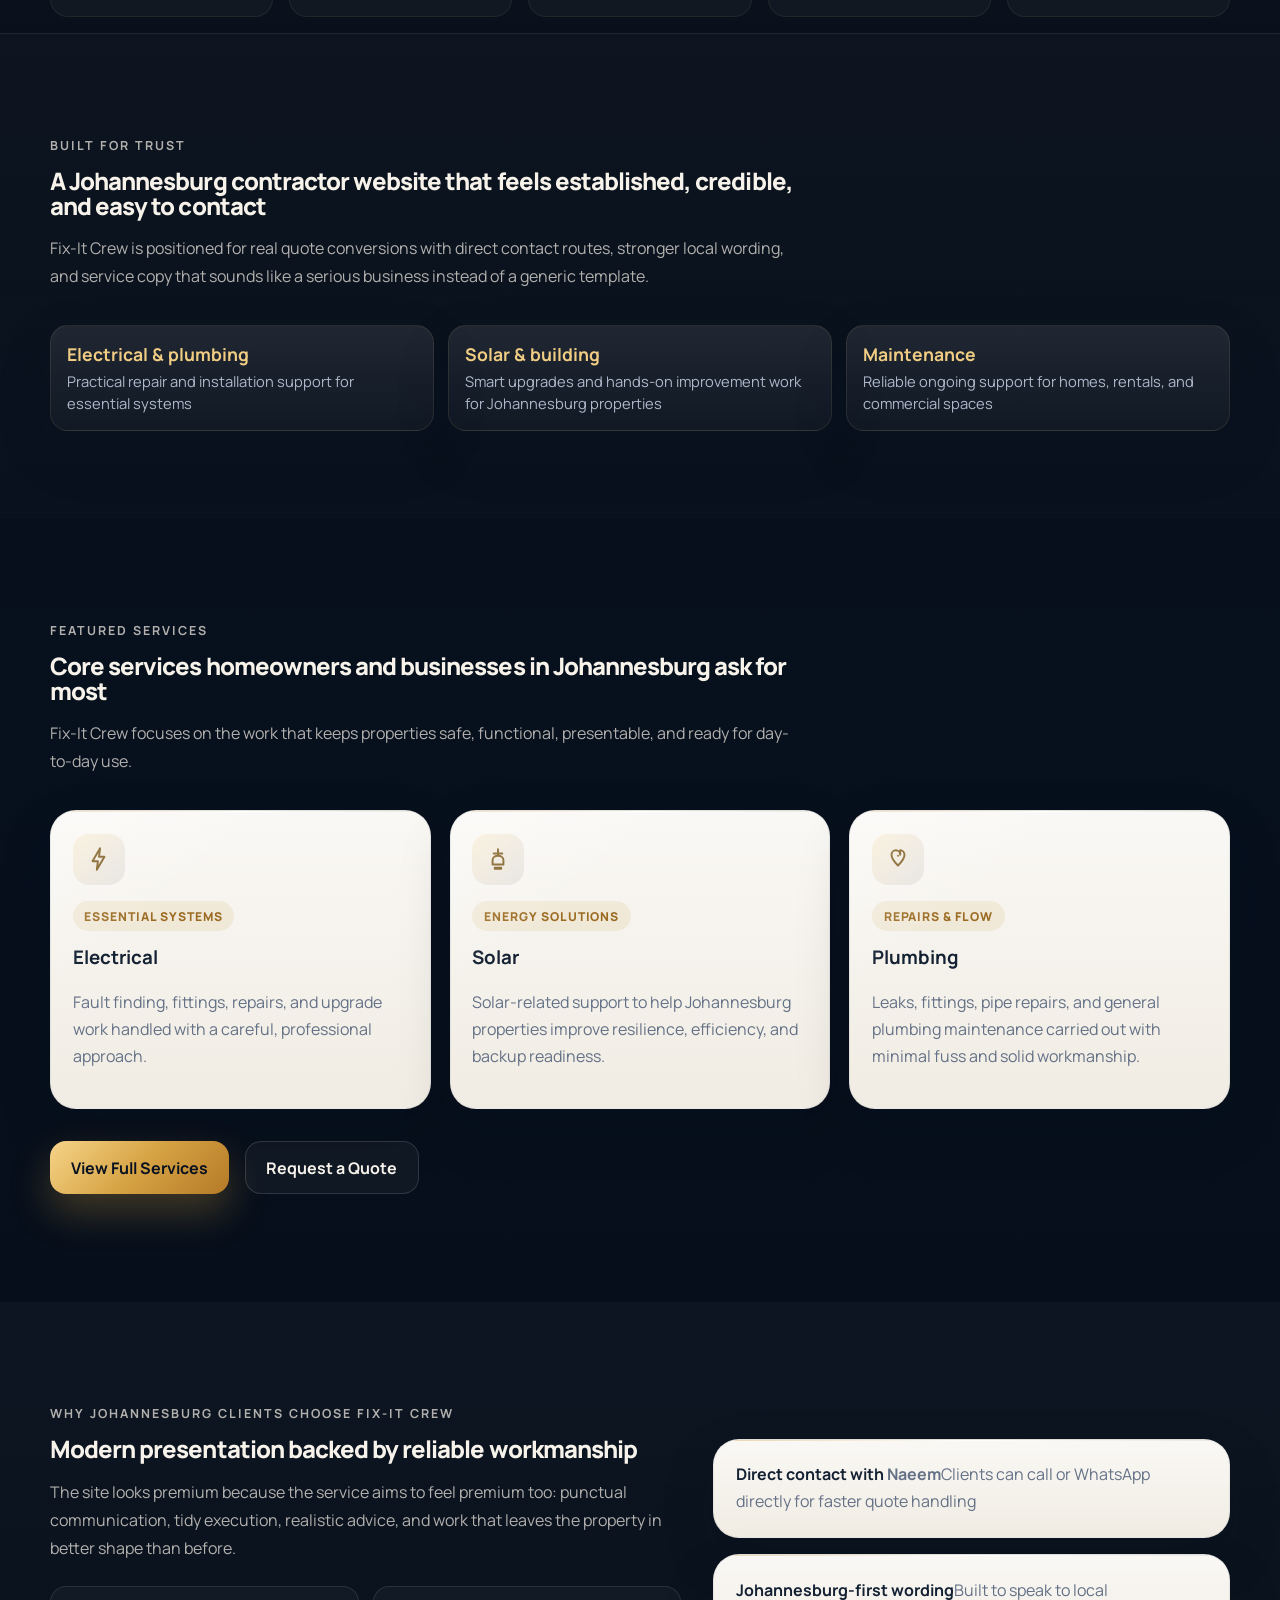
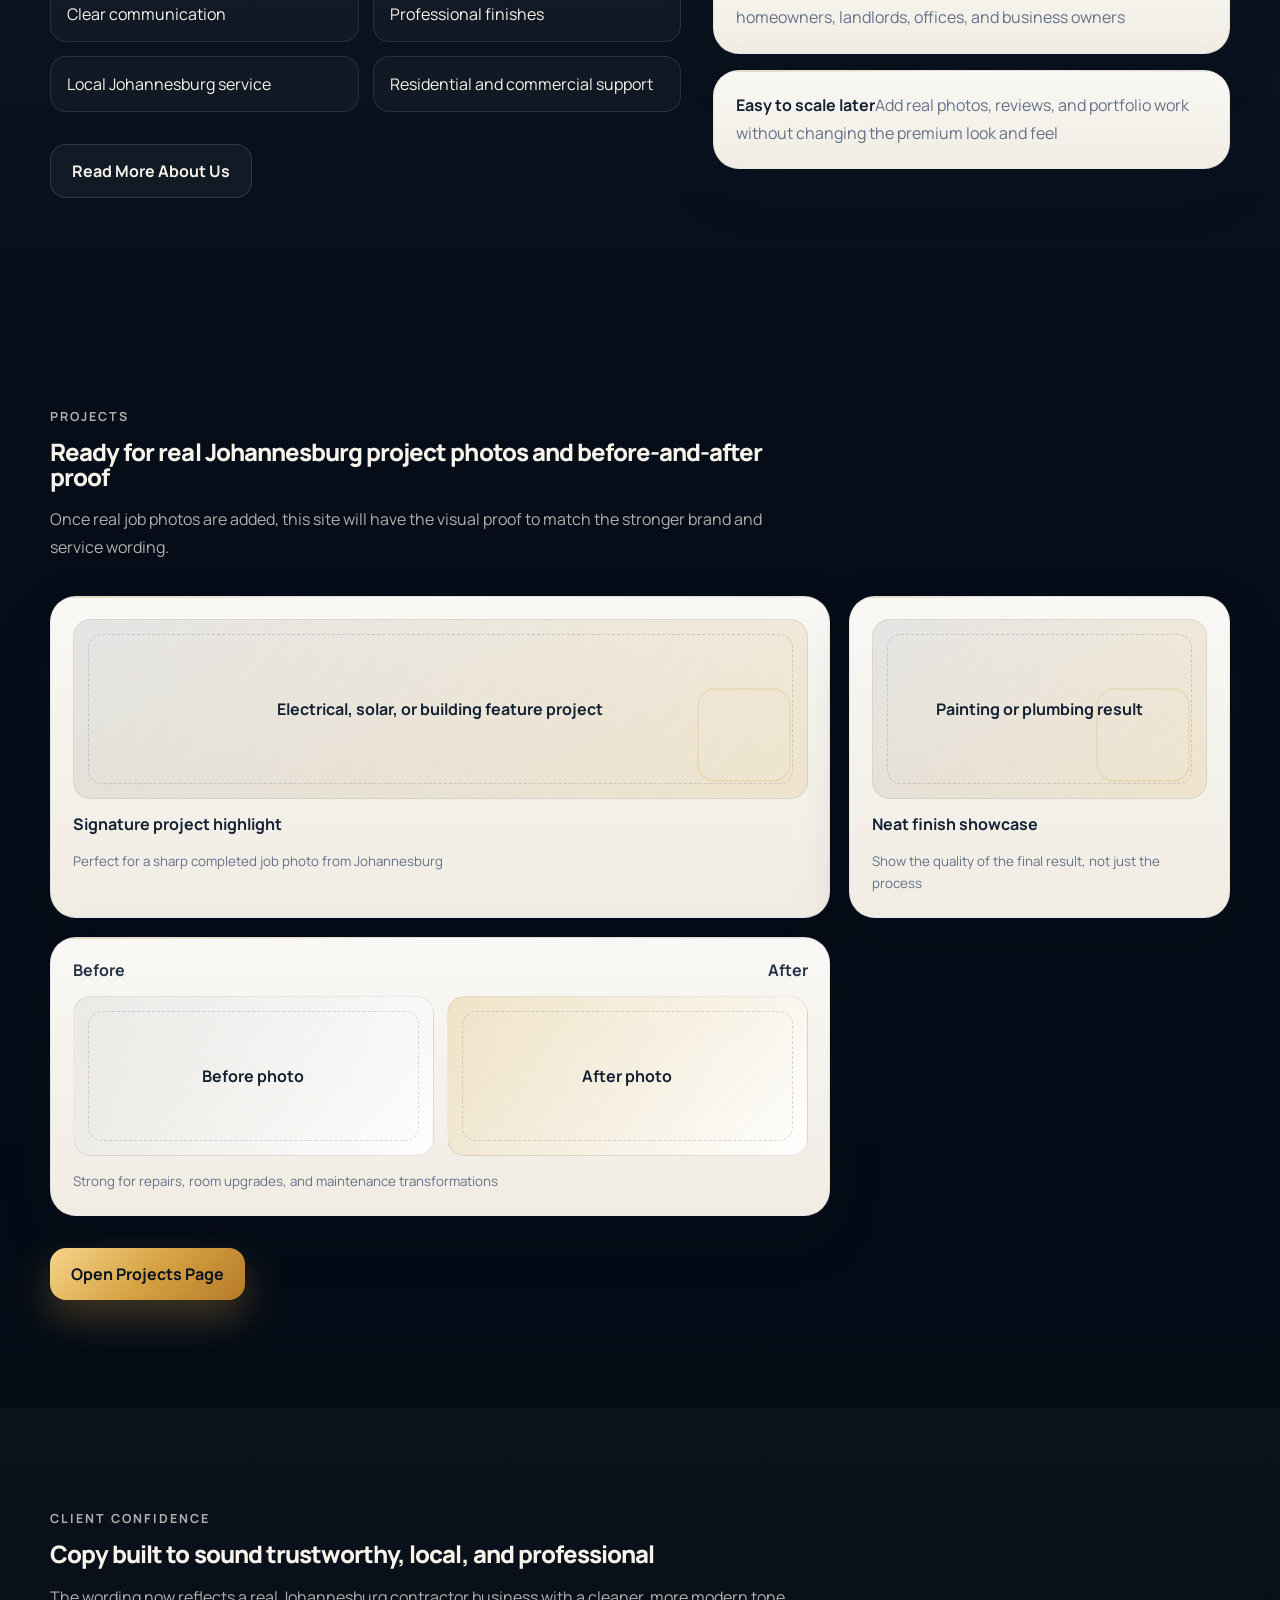
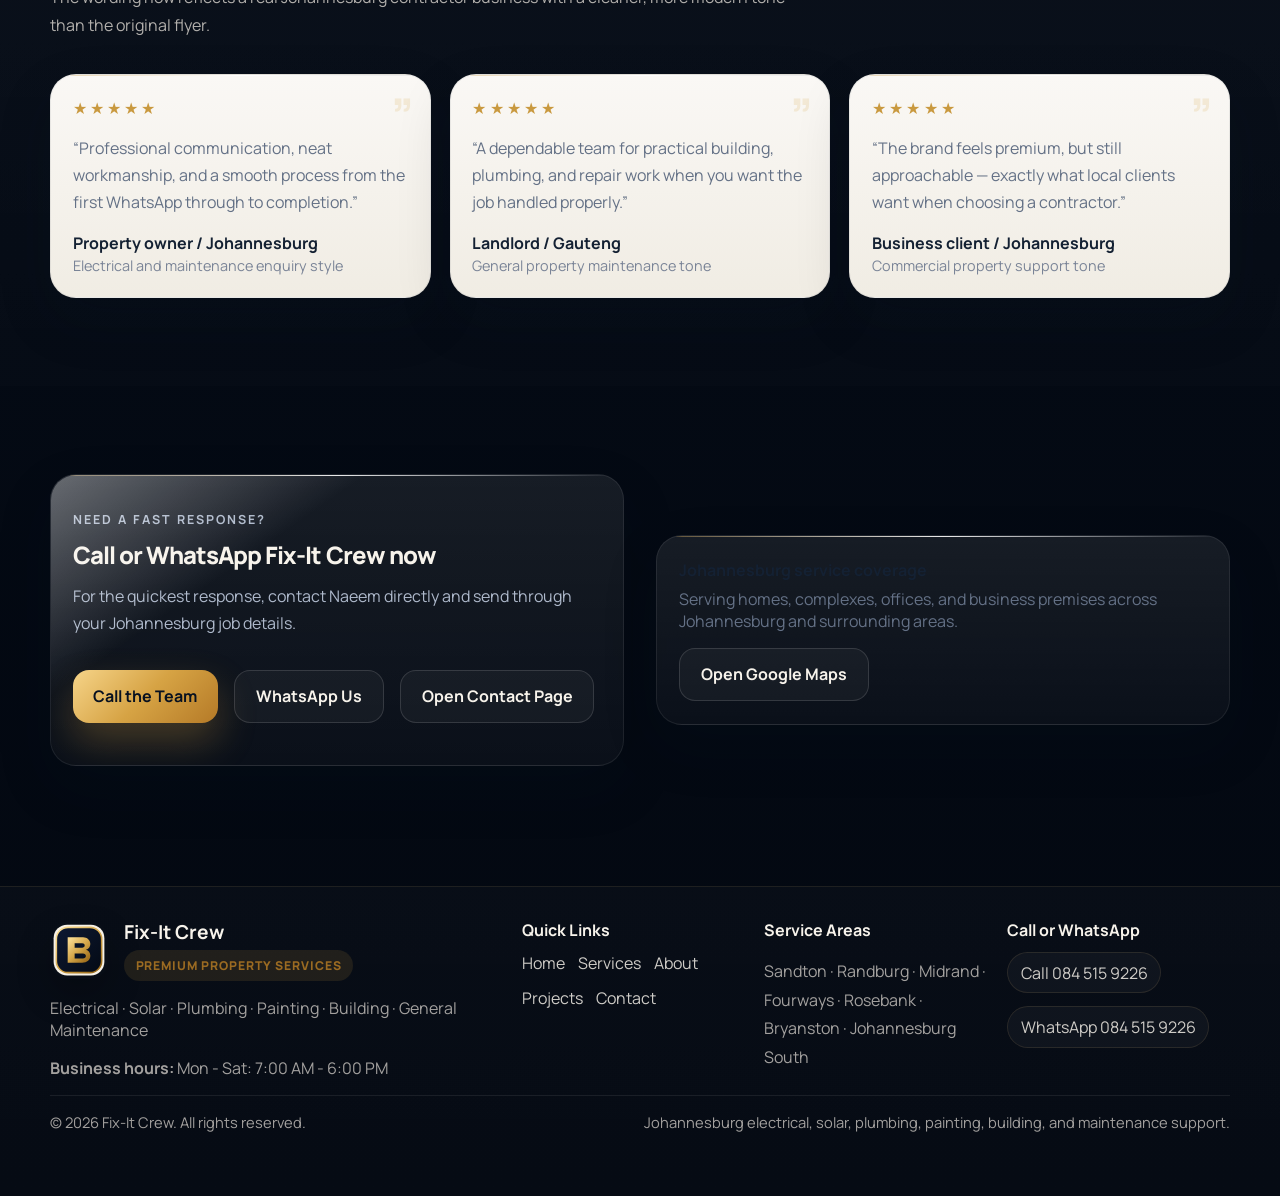
==== commit 4d621b0a: "Align Fix-It Crew site with premium branding board direction" ====
--- a/index.html
+++ b/index.html
@@ -25,7 +25,7 @@
     <meta name="twitter:description" content="Professional electrical, solar, plumbing, painting, building, and maintenance support across Johannesburg." />
     <meta name="twitter:image" content="https://ps420.github.io/fix-it-crew-site/og-image.jpg" />
     <link rel="canonical" href="https://ps420.github.io/fix-it-crew-site/" />
-    <link rel="icon" type="image/svg+xml" href="data:image/svg+xml,%3Csvg xmlns='http://www.w3.org/2000/svg' viewBox='0 0 64 64'%3E%3Cdefs%3E%3ClinearGradient id='g' x1='0%25' y1='0%25' x2='100%25' y2='100%25'%3E%3Cstop offset='0%25' stop-color='%23f2c86a'/%3E%3Cstop offset='100%25' stop-color='%23b88426'/%3E%3C/linearGradient%3E%3C/defs%3E%3Crect x='7' y='7' width='50' height='50' rx='16' fill='%23ffffff'/%3E%3Crect x='10' y='10' width='44' height='44' rx='14' fill='%23081120' stroke='url(%23g)' stroke-width='2.5'/%3E%3Cpath d='M23 23h18c4 0 7 2.9 7 6.5 0 2.8-1.7 5-4.2 5.9 2.4 0.7 4.2 2.9 4.2 5.9 0 4-3.3 7-7.7 7H23zm8 6v4h8.5c1.4 0 2.4-.8 2.4-2s-1-2-2.4-2zm0 10v5h9.2c1.6 0 2.7-1 2.7-2.4 0-1.6-1.1-2.6-2.7-2.6z' fill='url(%23g)'/%3E%3C/svg%3E" />
+    <link rel="icon" type="image/svg+xml" href="assets/brand/favicon.svg" />
     <script type="application/ld+json">
       {
         "@context": "https://schema.org",
@@ -46,8 +46,8 @@
     </script>
     <link rel="preconnect" href="https://fonts.googleapis.com" />
     <link rel="preconnect" href="https://fonts.gstatic.com" crossorigin />
-    <link href="https://fonts.googleapis.com/css2?family=Inter:wght@400;500;600;700;800&display=swap" rel="stylesheet" />
-    <link rel="stylesheet" href="styles.css?v=20260515-1712" />
+    <link href="https://fonts.googleapis.com/css2?family=Manrope:wght@400;500;600;700;800&display=swap" rel="stylesheet" />
+    <link rel="stylesheet" href="styles.css?v=20260515-1948" />
   </head>
   <body>
     <a class="floating-whatsapp" data-link="whatsapp" href="https://wa.me/27845159226" target="_blank" rel="noreferrer" aria-label="Chat on WhatsApp"><span>WhatsApp</span></a>
@@ -56,19 +56,7 @@
     <header class="site-header">
       <div class="container nav-wrap">
         <a href="index.html" class="brand">
-          <span class="brand-mark" aria-hidden="true">
-            <svg viewBox="0 0 64 64" role="img" aria-label="Fix-It Crew brand icon">
-              <defs>
-                <linearGradient id="brandGold" x1="0%" y1="0%" x2="100%" y2="100%">
-                  <stop offset="0%" stop-color="#f2c86a" />
-                  <stop offset="100%" stop-color="#b88426" />
-                </linearGradient>
-              </defs>
-              <rect x="7" y="7" width="50" height="50" rx="16" fill="#ffffff" />
-              <rect x="10" y="10" width="44" height="44" rx="14" fill="#081120" stroke="url(#brandGold)" stroke-width="2.5" />
-              <path d="M23 23h18c4 0 7 2.9 7 6.5 0 2.8-1.7 5-4.2 5.9 2.4 0.7 4.2 2.9 4.2 5.9 0 4-3.3 7-7.7 7H23zm8 6v4h8.5c1.4 0 2.4-.8 2.4-2s-1-2-2.4-2zm0 10v5h9.2c1.6 0 2.7-1 2.7-2.4 0-1.6-1.1-2.6-2.7-2.6z" fill="url(#brandGold)" />
-            </svg>
-          </span>
+          <span class="brand-mark" aria-hidden="true"><img src="assets/brand/brand-mark.svg" alt="" class="brand-logo-icon" /></span>
           <span>
             <strong data-config="businessName">Fix-It Crew</strong>
             <small><span data-config="serviceAreaShort">Johannesburg</span> <span data-config="tagline">Electrical, Solar, Plumbing, Painting & Maintenance</span></small>
@@ -93,15 +81,15 @@
         <div class="hero-overlay-glow" aria-hidden="true"></div>
         <div class="container hero-grid">
           <div class="hero-copy reveal">
-            <p class="eyebrow">Professional property services across Johannesburg</p>
-            <h1>Reliable electrical, solar, plumbing, building, and maintenance work done properly</h1>
+            <p class="eyebrow">Premium Johannesburg property services</p>
+            <h1>Modern contractor support for electrical, solar, plumbing, building, and maintenance work</h1>
             <p class="hero-text">
-              Fix-It Crew helps Johannesburg homeowners, landlords, and businesses keep properties running smoothly with neat workmanship, clear communication, and dependable service from first call to final handover.
+              Fix-It Crew delivers a cleaner, more professional service experience for Johannesburg homes, rental properties, offices, and business spaces — combining practical workmanship with clear communication and dependable follow-through.
             </p>
             <div class="hero-actions">
-              <a class="btn btn-gold glow" href="contact.html">Request a Free Quote</a>
+              <a class="btn btn-gold glow" href="contact.html">Request a Quote</a>
               <a class="btn btn-outline" data-link="whatsapp" href="https://wa.me/27845159226" target="_blank" rel="noreferrer">WhatsApp Naeem</a>
-              <a class="btn btn-outline-dark" data-link="phone" href="tel:+27845159226">Call Now</a>
+              <a class="btn btn-outline-dark" data-link="phone" href="tel:+27845159226">Call 084 515 9226</a>
             </div>
             <ul class="hero-points">
               <li>Electrical, solar, plumbing, painting, building, and general maintenance in one team</li>
@@ -127,8 +115,8 @@
           <div class="hero-visual reveal delay-1">
             <div class="hero-bg-grid" aria-hidden="true"></div>
             <div class="glass-card card-main pulse-soft hud-panel">
-              <div class="panel-kicker">Trusted local contractor support</div>
-              <p>From urgent repairs to planned upgrades, Fix-It Crew delivers practical solutions with a premium, modern client experience.</p>
+              <div class="panel-kicker">Established contractor presentation</div>
+              <p>Built to feel like a serious Johannesburg company brand: premium, trustworthy, and easy to contact when the work matters.</p>
               <div class="stat-row">
                 <div><strong>Electrical</strong><span>faults, fittings, upgrades</span></div>
                 <div><strong>Solar</strong><span>support for smarter properties</span></div>
@@ -136,10 +124,17 @@
               </div>
             </div>
             <div class="project-placeholder before-after premium-frame hero-showcase project-showcase-card">
-              <div class="placeholder-visual tools-visual">
-                <span class="visual-badge">Modern contractor brand</span>
+              <div class="placeholder-visual tools-visual brand-showcase-visual">
+                <img src="assets/brand/brand-mark.svg" alt="" class="hero-brand-emblem" />
+                <span class="visual-badge">Navy &amp; gold brand system</span>
               </div>
-              <span>Premium presentation inspired by the flyer, upgraded for a modern Johannesburg website</span>
+              <span>Professional branding direction for a modern Johannesburg construction and maintenance company</span>
+              <div class="hero-service-chips">
+                <span>Electrical</span>
+                <span>Solar</span>
+                <span>Plumbing</span>
+                <span>Building</span>
+              </div>
             </div>
             <div class="hero-orbit orbit-one"></div>
             <div class="hero-orbit orbit-two"></div>
@@ -300,8 +295,7 @@
 
     <footer class="site-footer">
       <div class="container footer-wrap">
-        <div class="footer-brand-block">
-          <strong data-config="businessName">Fix-It Crew</strong>
+        <div class="footer-brand-block"><div class="footer-brand-top"><img src="assets/brand/brand-mark.svg" alt="" class="footer-brand-icon" /><div><strong data-config="businessName">Fix-It Crew</strong><span class="footer-brand-label">Premium property services</span></div></div>
           <p data-config="coreServicesInline">Electrical · Solar · Plumbing · Painting · Building · General Maintenance</p>
           <p class="footer-hours"><strong>Business hours:</strong> <span data-config="businessHoursText">Mon - Sat: 7:00 AM - 6:00 PM</span></p>
         </div>
@@ -335,6 +329,6 @@
       </div>
     </footer>
 
-    <script src="script.js?v=20260515-1712"></script>
+    <script src="script.js?v=20260515-1948"></script>
   </body>
 </html>
--- a/styles.css
+++ b/styles.css
@@ -465,3 +465,506 @@
   .floating-whatsapp { right: 0.75rem; bottom: max(4.5rem, calc(env(safe-area-inset-bottom) + 4.5rem)); }
   .mobile-call { left: 0.75rem; }
 }
+
+/* --- Branding board premium pass --- */
+:root {
+  --bg: #02060d;
+  --bg-2: #081221;
+  --bg-soft: #101c31;
+  --panel: #fffdfa;
+  --panel-soft: #f5f1e8;
+  --text: #f7f3eb;
+  --text-dark: #142133;
+  --muted: #aeb9cb;
+  --muted-dark: #647186;
+  --gold: #c9993f;
+  --gold-strong: #f1cd84;
+  --gold-deep: #9b6b22;
+  --gold-soft: rgba(201, 153, 63, 0.16);
+  --line: rgba(255, 255, 255, 0.1);
+  --line-dark: rgba(20, 33, 51, 0.09);
+  --shadow: 0 28px 80px rgba(1, 6, 14, 0.45);
+  --shadow-soft: 0 22px 56px rgba(8, 18, 33, 0.14);
+  --radius: 26px;
+}
+
+body {
+  font-family: "Manrope", sans-serif;
+  background:
+    radial-gradient(circle at 15% 10%, rgba(241, 205, 132, 0.08), transparent 18%),
+    radial-gradient(circle at 85% 0%, rgba(54, 87, 143, 0.14), transparent 26%),
+    linear-gradient(180deg, #02060d 0%, #07101d 38%, #030811 100%);
+}
+
+body::before {
+  content: "";
+  position: fixed;
+  inset: 0;
+  pointer-events: none;
+  background: linear-gradient(115deg, transparent 0%, rgba(255,255,255,0.02) 42%, transparent 55%);
+  opacity: 0.7;
+}
+
+.site-header {
+  background: rgba(3, 8, 15, 0.82);
+  border-bottom: 1px solid rgba(241, 205, 132, 0.12);
+  box-shadow: 0 12px 38px rgba(0,0,0,0.28);
+}
+
+.nav-wrap { padding: 0.9rem 0; }
+
+.brand {
+  gap: 1rem;
+  padding: 0.45rem 0.7rem 0.45rem 0.45rem;
+  background: linear-gradient(135deg, rgba(255,255,255,0.09), rgba(255,255,255,0.02));
+  border: 1px solid rgba(241,205,132,0.12);
+}
+
+.brand strong {
+  font-size: 1.04rem;
+  letter-spacing: 0.015em;
+}
+
+.brand small {
+  color: rgba(247, 243, 235, 0.72);
+  font-size: 0.72rem;
+}
+
+.brand-mark {
+  width: 58px;
+  height: 58px;
+  padding: 0;
+  overflow: hidden;
+  background: linear-gradient(135deg, rgba(255,255,255,0.18), rgba(255,255,255,0.03));
+  border: 1px solid rgba(241,205,132,0.16);
+}
+
+.brand-logo-icon,
+.footer-brand-icon {
+  width: 100%;
+  height: 100%;
+  object-fit: contain;
+}
+
+.site-nav { gap: 1.05rem; }
+.site-nav a {
+  font-size: 0.95rem;
+  font-weight: 700;
+  letter-spacing: 0.01em;
+}
+.site-nav a:last-child {
+  padding: 0.82rem 1.05rem;
+  border-radius: 999px;
+  border: 1px solid rgba(241,205,132,0.18);
+  background: linear-gradient(135deg, rgba(241,205,132,0.14), rgba(255,255,255,0.04));
+}
+
+.hero,
+.page-hero {
+  position: relative;
+}
+
+.hero::before,
+.page-hero::before {
+  content: "";
+  position: absolute;
+  inset: 0;
+  pointer-events: none;
+  background: radial-gradient(circle at 75% 20%, rgba(241,205,132,0.08), transparent 22%);
+}
+
+.hero-grid {
+  gap: 3rem;
+}
+
+.hero h1,
+.page-hero h1,
+.section h2,
+.page-section h2 {
+  letter-spacing: -0.04em;
+}
+
+.hero h1 {
+  max-width: 11ch;
+}
+
+.hero-text,
+.lead-text,
+.page-hero-copy p,
+.section-head p,
+.about-copy p,
+.contact-copy p {
+  color: rgba(237, 232, 224, 0.74);
+}
+
+.btn {
+  border-radius: 16px;
+}
+
+.btn-gold {
+  background: linear-gradient(135deg, #f6d489 0%, #d6a344 50%, #b57a27 100%);
+  box-shadow: 0 18px 38px rgba(201, 153, 63, 0.3);
+}
+
+.btn-outline,
+.btn-outline-dark {
+  background: rgba(255,255,255,0.04);
+  border-color: rgba(255,255,255,0.13);
+}
+
+.btn-outline:hover,
+.btn-outline-dark:hover {
+  border-color: rgba(241,205,132,0.35);
+  color: var(--gold-strong);
+}
+
+.hero-points li::before,
+.list-clean li::before {
+  content: "✦";
+}
+
+.trust-badges span,
+.areas-grid span,
+.pill-list span,
+.footer-socials a,
+.hero-contact-strip a {
+  border-color: rgba(241,205,132,0.12);
+}
+
+.hero-contact-strip a,
+.hero-trust-stats div,
+.stat-card,
+.glass-card,
+.project-placeholder,
+.service-card,
+.review-card,
+.contact-card,
+.quote-form,
+.mini-card,
+.gallery-card,
+.why-card,
+.map-card,
+.detail-card,
+.info-card,
+.timeline-step {
+  box-shadow: var(--shadow-soft);
+}
+
+.hero-trust-stats div,
+.stat-card {
+  background: linear-gradient(180deg, rgba(255,255,255,0.09), rgba(255,255,255,0.03));
+  border: 1px solid rgba(241,205,132,0.1);
+}
+
+.hero-visual { min-height: 560px; }
+.hero-bg-grid {
+  border-radius: 34px;
+  background:
+    linear-gradient(rgba(255,255,255,0.04) 1px, transparent 1px),
+    linear-gradient(90deg, rgba(255,255,255,0.04) 1px, transparent 1px),
+    linear-gradient(135deg, rgba(201,153,63,0.08), rgba(8,18,33,0.34));
+}
+
+.glass-card {
+  padding: 1.7rem;
+  background: linear-gradient(180deg, rgba(255,255,255,0.16), rgba(255,255,255,0.05));
+  border: 1px solid rgba(241,205,132,0.12);
+}
+
+.panel-kicker {
+  background: rgba(6, 14, 25, 0.64);
+  color: var(--gold-strong);
+}
+
+.project-placeholder {
+  background: linear-gradient(135deg, rgba(201,153,63,0.24), rgba(255,255,255,0.02)), #0e182a;
+  border: 1px solid rgba(241,205,132,0.14);
+}
+
+.placeholder-visual {
+  background: linear-gradient(135deg, rgba(255,255,255,0.05), rgba(201,153,63,0.2));
+}
+
+.section-dark {
+  background: linear-gradient(180deg, rgba(255,255,255,0.03), rgba(255,255,255,0.01));
+}
+
+.service-card,
+.review-card,
+.gallery-card,
+.detail-card,
+.contact-card,
+.mini-card,
+.info-card,
+.quote-form,
+.timeline-step {
+  border: 1px solid rgba(20,33,51,0.07);
+  background: linear-gradient(180deg, rgba(255,253,250,0.98), rgba(245,241,232,0.98));
+}
+
+.service-card,
+.review-card,
+.gallery-card,
+.detail-card,
+.contact-card,
+.mini-card,
+.info-card,
+.timeline-step,
+.quote-form,
+.map-card {
+  position: relative;
+  overflow: hidden;
+}
+
+.service-card::before,
+.review-card::before,
+.gallery-card::before,
+.detail-card::before,
+.contact-card::before,
+.mini-card::before,
+.info-card::before,
+.timeline-step::before,
+.quote-form::before,
+.map-card::before {
+  content: "";
+  position: absolute;
+  inset: 0 auto auto 0;
+  width: 100%;
+  height: 1px;
+  background: linear-gradient(90deg, rgba(201,153,63,0.38), rgba(255,255,255,0.9), rgba(20,33,51,0.08));
+}
+
+.service-card h3,
+.detail-card h3,
+.info-card h3,
+.quote-form h3,
+.contact-card strong,
+.timeline-step strong,
+.gallery-card span,
+.review-meta strong,
+.map-card strong,
+.mini-card strong {
+  color: var(--text-dark);
+}
+
+.service-card p,
+.detail-card p,
+.info-card p,
+.contact-card span,
+.timeline-step span,
+.mini-card span,
+.review-card p,
+.gallery-card small,
+.form-intro,
+.map-card p,
+.field-error {
+  color: var(--muted-dark);
+}
+
+.service-tag,
+.visual-badge,
+.footer-brand-label {
+  display: inline-flex;
+  align-items: center;
+  gap: 0.35rem;
+  padding: 0.42rem 0.72rem;
+  border-radius: 999px;
+  background: rgba(201,153,63,0.13);
+  color: var(--gold-deep);
+  font-size: 0.76rem;
+  font-weight: 800;
+  letter-spacing: 0.08em;
+  text-transform: uppercase;
+}
+
+.footer-brand-label {
+  margin-top: 0.35rem;
+}
+
+.service-card:hover,
+.review-card:hover,
+.gallery-card:hover,
+.detail-card:hover,
+.contact-card:hover,
+.mini-card:hover,
+.info-card:hover,
+.timeline-step:hover {
+  transform: translateY(-4px);
+  box-shadow: 0 26px 60px rgba(8,18,33,0.16);
+}
+
+.page-hero-grid.compact,
+.contact-layout,
+.about-grid,
+.contact-grid {
+  position: relative;
+}
+
+.page-hero-grid.compact .page-hero-copy {
+  padding: 1.8rem 2rem;
+  border-radius: 28px;
+  background: linear-gradient(180deg, rgba(255,255,255,0.06), rgba(255,255,255,0.03));
+  border: 1px solid rgba(241,205,132,0.1);
+  box-shadow: 0 26px 64px rgba(0,0,0,0.2);
+}
+
+.contact-card {
+  border-radius: 22px;
+  background: linear-gradient(180deg, rgba(255,253,250,1), rgba(244,239,229,0.98));
+}
+
+.quote-form {
+  border: 1px solid rgba(201,153,63,0.18);
+}
+
+input,
+select,
+textarea {
+  border-radius: 16px;
+  border-color: #d9d4ca;
+  background: rgba(255,255,255,0.96);
+}
+
+input:focus,
+select:focus,
+textarea:focus {
+  outline: 2px solid rgba(201,153,63,0.26);
+  border-color: var(--gold);
+}
+
+.site-footer {
+  margin-top: 2rem;
+  padding-top: 2rem;
+  background: linear-gradient(180deg, rgba(255,255,255,0.02), rgba(255,255,255,0.01));
+  border-top: 1px solid rgba(241,205,132,0.1);
+}
+
+.footer-wrap {
+  gap: 2rem;
+}
+
+.footer-brand-block {
+  max-width: 440px;
+}
+
+.footer-brand-top {
+  display: flex;
+  align-items: center;
+  gap: 1rem;
+  margin-bottom: 1rem;
+}
+
+.footer-brand-top strong {
+  display: block;
+  font-size: 1.2rem;
+}
+
+.footer-brand-icon {
+  width: 58px;
+  height: 58px;
+  flex: 0 0 auto;
+  border-radius: 18px;
+  box-shadow: 0 16px 34px rgba(0,0,0,0.22);
+}
+
+.footer-brand-block p,
+.footer-area-list,
+.footer-bottom {
+  color: rgba(237,232,224,0.68);
+}
+
+.footer-columns strong {
+  color: var(--text);
+}
+
+.footer-links a,
+.footer-socials a {
+  color: rgba(247,243,235,0.9);
+}
+
+.footer-socials a {
+  background: rgba(255,255,255,0.04);
+}
+
+.floating-whatsapp,
+.mobile-call {
+  border: 1px solid rgba(255,255,255,0.08);
+}
+
+.mobile-call {
+  box-shadow: 0 18px 34px rgba(201,153,63,0.3);
+}
+
+@media (max-width: 980px) {
+  .hero-visual { min-height: 460px; }
+}
+
+@media (max-width: 760px) {
+  .site-nav {
+    background: rgba(5, 10, 18, 0.98);
+    border-color: rgba(241,205,132,0.12);
+  }
+  .site-nav a:last-child {
+    width: 100%;
+    justify-content: center;
+    text-align: center;
+  }
+  .page-hero-grid.compact .page-hero-copy {
+    padding: 1.35rem 1.25rem;
+  }
+  .footer-brand-top {
+    align-items: flex-start;
+  }
+}
+
+@media (max-width: 520px) {
+  .brand-mark,
+  .brand-logo-icon {
+    width: 48px;
+    height: 48px;
+  }
+  .hero-visual { min-height: auto; }
+  .hero-grid { gap: 1.8rem; }
+  .footer-brand-top { gap: 0.75rem; }
+  .footer-brand-icon { width: 50px; height: 50px; }
+}
+
+.brand-showcase-visual {
+  display: grid;
+  place-items: center;
+}
+
+.hero-brand-emblem {
+  width: 84px;
+  height: 84px;
+  filter: drop-shadow(0 18px 34px rgba(0,0,0,0.18));
+}
+
+.hero-service-chips {
+  display: flex;
+  flex-wrap: wrap;
+  gap: 0.6rem;
+  justify-content: center;
+}
+
+.hero-service-chips span {
+  padding: 0.55rem 0.82rem;
+  border-radius: 999px;
+  background: rgba(255,255,255,0.08);
+  border: 1px solid rgba(241,205,132,0.12);
+  color: rgba(247,243,235,0.92);
+  font-size: 0.82rem;
+  font-weight: 700;
+}
+
+.trust-items span {
+  padding: 1rem 0.75rem;
+  border-radius: 18px;
+  background: rgba(255,255,255,0.03);
+  border: 1px solid rgba(241,205,132,0.08);
+}
+
+@media (max-width: 520px) {
+  .hero-brand-emblem { width: 70px; height: 70px; }
+  .hero-service-chips { gap: 0.45rem; }
+}
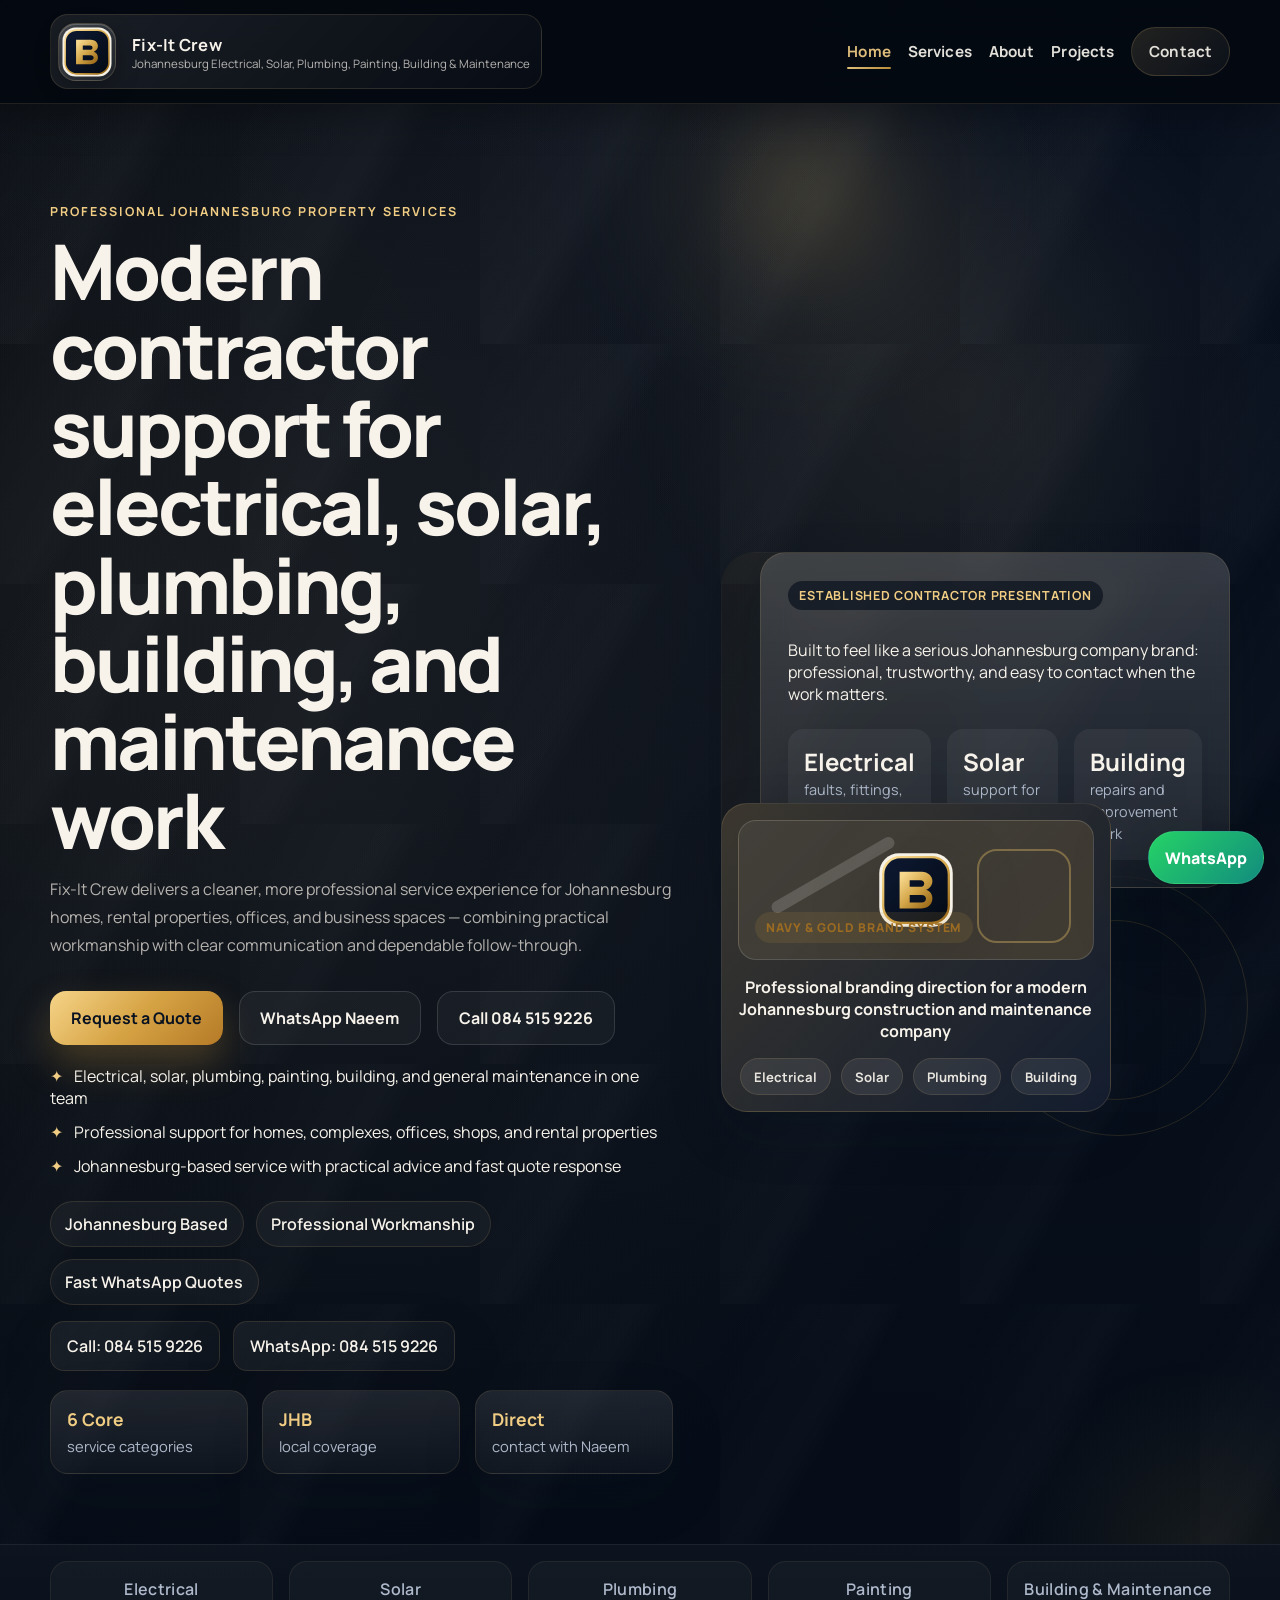
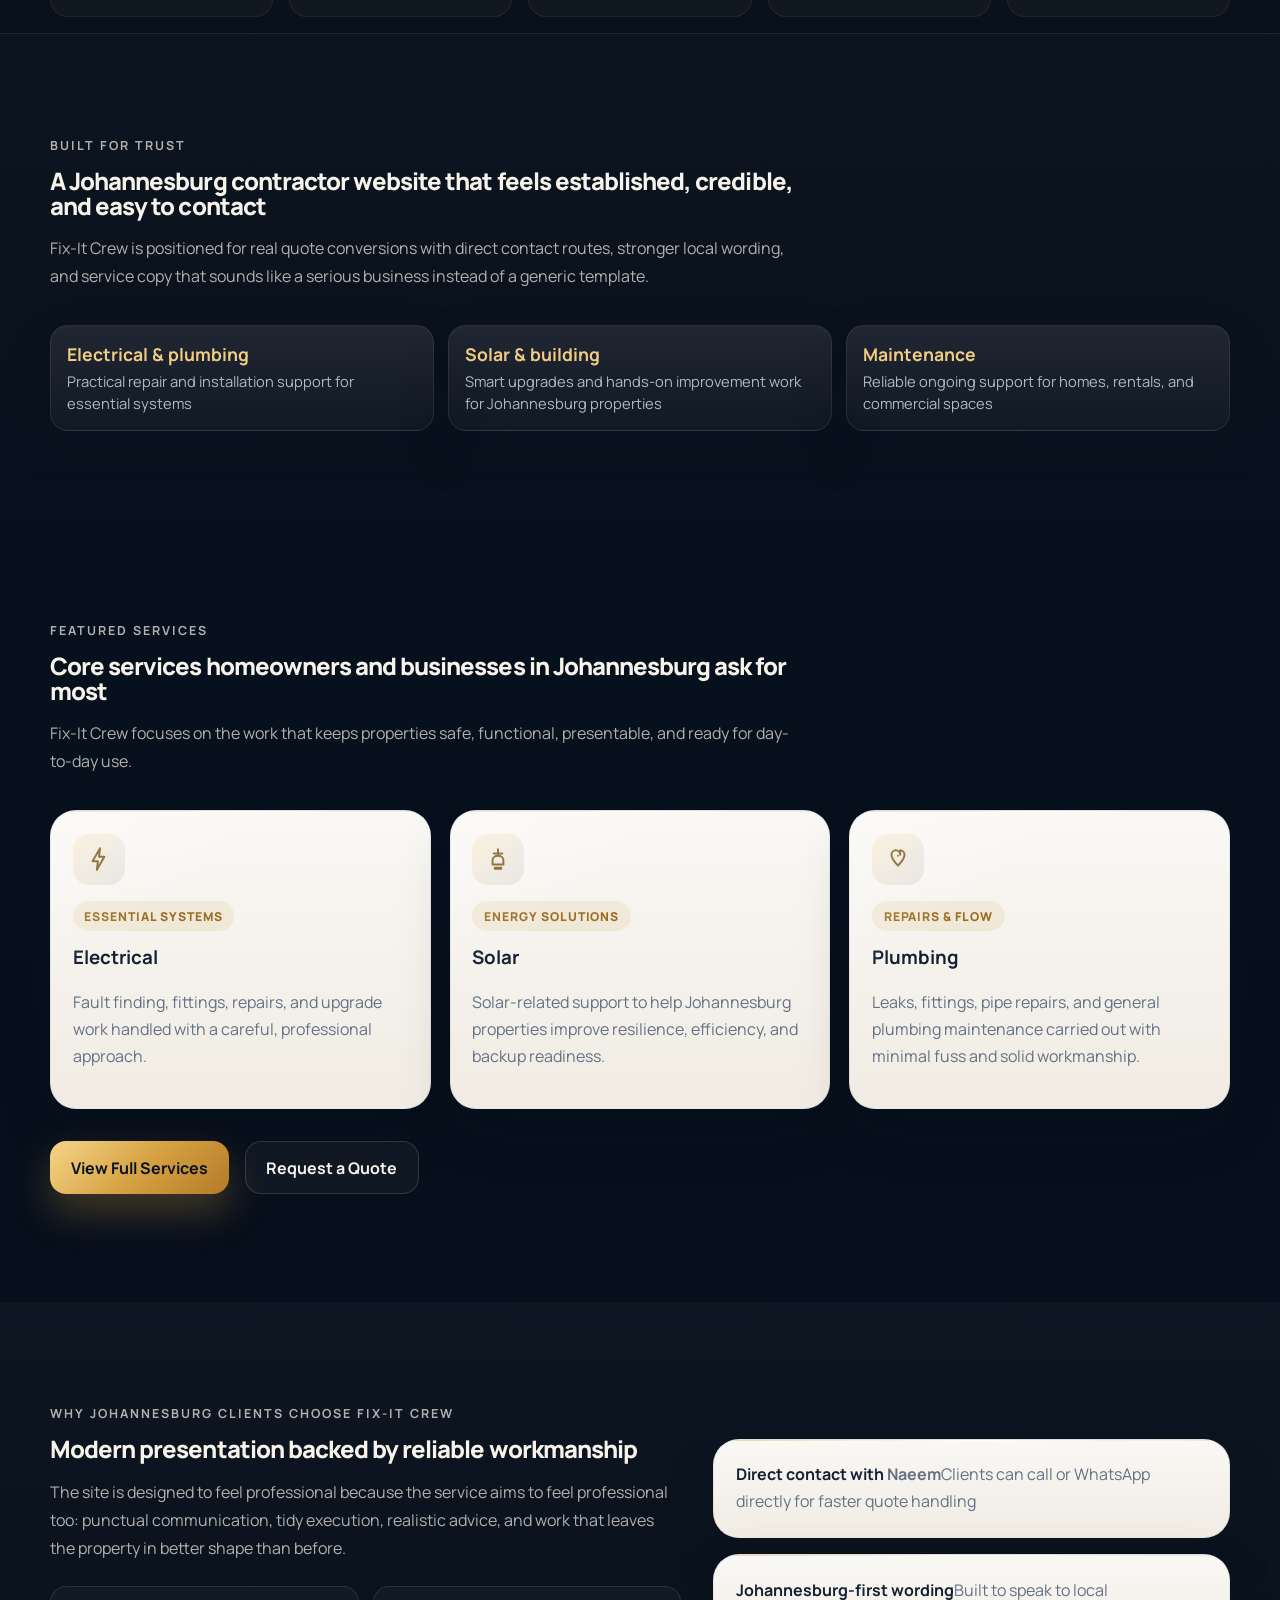
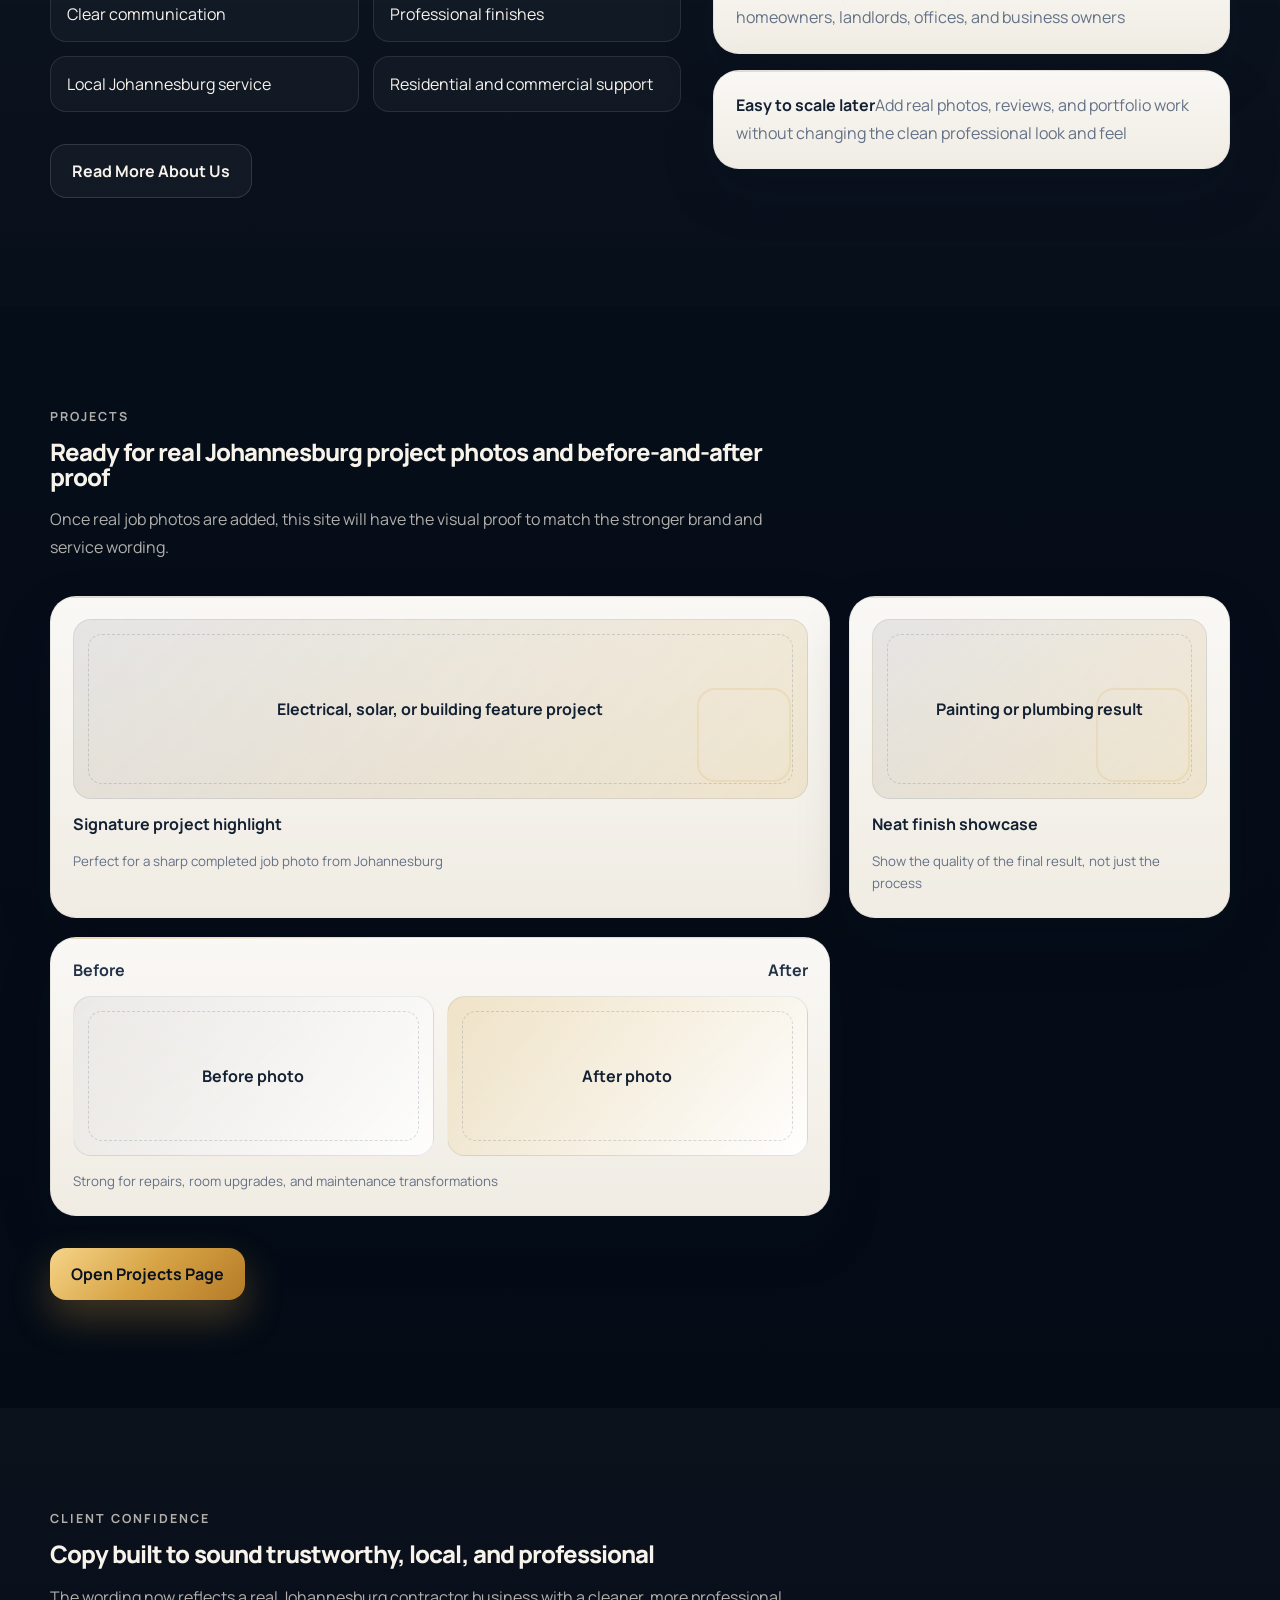
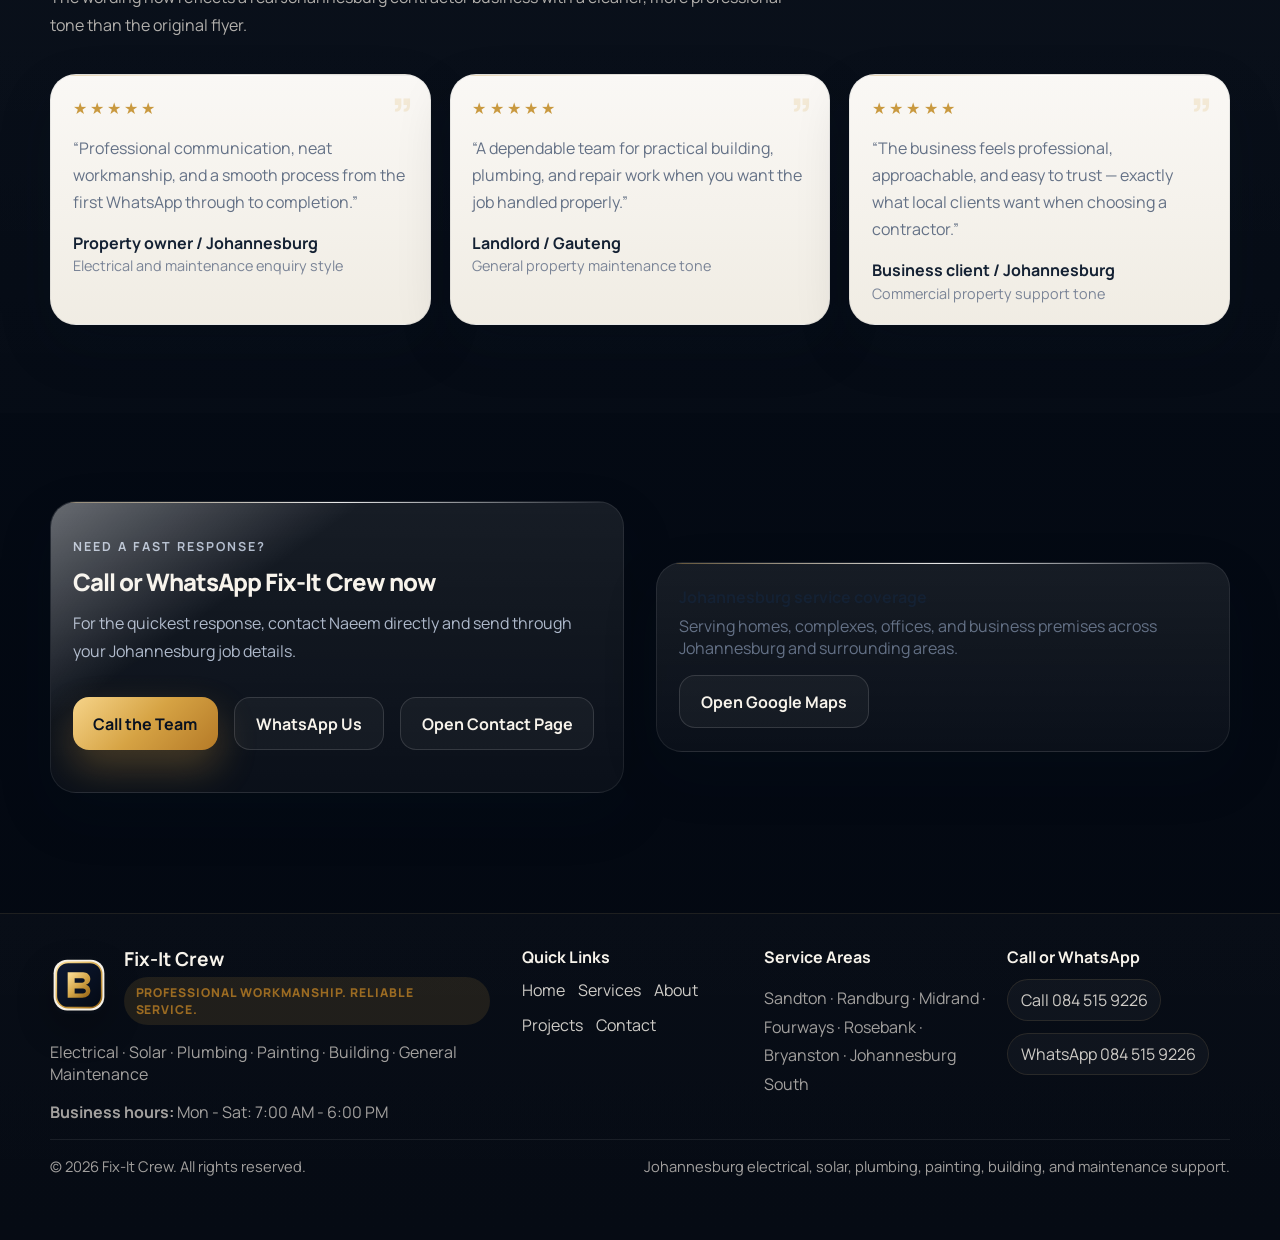
==== commit 4994aee8: "Finalize Fix-It Crew site with real flyer details" ====
--- a/index.html
+++ b/index.html
@@ -47,7 +47,7 @@
     <link rel="preconnect" href="https://fonts.googleapis.com" />
     <link rel="preconnect" href="https://fonts.gstatic.com" crossorigin />
     <link href="https://fonts.googleapis.com/css2?family=Manrope:wght@400;500;600;700;800&display=swap" rel="stylesheet" />
-    <link rel="stylesheet" href="styles.css?v=20260515-1948" />
+    <link rel="stylesheet" href="styles.css?v=20260515-2156" />
   </head>
   <body>
     <a class="floating-whatsapp" data-link="whatsapp" href="https://wa.me/27845159226" target="_blank" rel="noreferrer" aria-label="Chat on WhatsApp"><span>WhatsApp</span></a>
@@ -59,7 +59,7 @@
           <span class="brand-mark" aria-hidden="true"><img src="assets/brand/brand-mark.svg" alt="" class="brand-logo-icon" /></span>
           <span>
             <strong data-config="businessName">Fix-It Crew</strong>
-            <small><span data-config="serviceAreaShort">Johannesburg</span> <span data-config="tagline">Electrical, Solar, Plumbing, Painting & Maintenance</span></small>
+            <small><span data-config="serviceAreaShort">Johannesburg</span> <span data-config="tagline">Electrical, Solar, Plumbing, Painting, Building & Maintenance</span></small>
           </span>
         </a>
 
@@ -81,7 +81,7 @@
         <div class="hero-overlay-glow" aria-hidden="true"></div>
         <div class="container hero-grid">
           <div class="hero-copy reveal">
-            <p class="eyebrow">Premium Johannesburg property services</p>
+            <p class="eyebrow">Professional Johannesburg property services</p>
             <h1>Modern contractor support for electrical, solar, plumbing, building, and maintenance work</h1>
             <p class="hero-text">
               Fix-It Crew delivers a cleaner, more professional service experience for Johannesburg homes, rental properties, offices, and business spaces — combining practical workmanship with clear communication and dependable follow-through.
@@ -116,7 +116,7 @@
             <div class="hero-bg-grid" aria-hidden="true"></div>
             <div class="glass-card card-main pulse-soft hud-panel">
               <div class="panel-kicker">Established contractor presentation</div>
-              <p>Built to feel like a serious Johannesburg company brand: premium, trustworthy, and easy to contact when the work matters.</p>
+              <p>Built to feel like a serious Johannesburg company brand: professional, trustworthy, and easy to contact when the work matters.</p>
               <div class="stat-row">
                 <div><strong>Electrical</strong><span>faults, fittings, upgrades</span></div>
                 <div><strong>Solar</strong><span>support for smarter properties</span></div>
@@ -194,7 +194,7 @@
             <p class="eyebrow">Why Johannesburg clients choose Fix-It Crew</p>
             <h2>Modern presentation backed by reliable workmanship</h2>
             <p>
-              The site looks premium because the service aims to feel premium too: punctual communication, tidy execution, realistic advice, and work that leaves the property in better shape than before.
+              The site is designed to feel professional because the service aims to feel professional too: punctual communication, tidy execution, realistic advice, and work that leaves the property in better shape than before.
             </p>
             <div class="about-checks">
               <div>Clear communication</div>
@@ -209,7 +209,7 @@
           <div class="about-panel reveal delay-1">
             <div class="mini-card"><strong>Direct contact with <span data-config="contactPerson">Naeem</span></strong><span>Clients can call or WhatsApp directly for faster quote handling</span></div>
             <div class="mini-card"><strong>Johannesburg-first wording</strong><span>Built to speak to local homeowners, landlords, offices, and business owners</span></div>
-            <div class="mini-card"><strong>Easy to scale later</strong><span>Add real photos, reviews, and portfolio work without changing the premium look and feel</span></div>
+            <div class="mini-card"><strong>Easy to scale later</strong><span>Add real photos, reviews, and portfolio work without changing the clean professional look and feel</span></div>
           </div>
         </div>
       </section>
@@ -250,7 +250,7 @@
           <div class="section-head reveal">
             <p class="eyebrow">Client Confidence</p>
             <h2>Copy built to sound trustworthy, local, and professional</h2>
-            <p>The wording now reflects a real Johannesburg contractor business with a cleaner, more modern tone than the original flyer.</p>
+            <p>The wording now reflects a real Johannesburg contractor business with a cleaner, more professional tone than the original flyer.</p>
           </div>
           <div class="review-grid">
             <article class="review-card reveal premium-testimonial-card">
@@ -265,7 +265,7 @@
             </article>
             <article class="review-card reveal delay-2 premium-testimonial-card">
               <div class="stars">★★★★★</div>
-              <p>“The brand feels premium, but still approachable — exactly what local clients want when choosing a contractor.”</p>
+              <p>“The business feels professional, approachable, and easy to trust — exactly what local clients want when choosing a contractor.”</p>
               <div class="review-meta"><strong>Business client / Johannesburg</strong><span>Commercial property support tone</span></div>
             </article>
           </div>
@@ -295,7 +295,7 @@
 
     <footer class="site-footer">
       <div class="container footer-wrap">
-        <div class="footer-brand-block"><div class="footer-brand-top"><img src="assets/brand/brand-mark.svg" alt="" class="footer-brand-icon" /><div><strong data-config="businessName">Fix-It Crew</strong><span class="footer-brand-label">Premium property services</span></div></div>
+        <div class="footer-brand-block"><div class="footer-brand-top"><img src="assets/brand/brand-mark.svg" alt="" class="footer-brand-icon" /><div><strong data-config="businessName">Fix-It Crew</strong><span class="footer-brand-label">Professional workmanship. Reliable service.</span></div></div>
           <p data-config="coreServicesInline">Electrical · Solar · Plumbing · Painting · Building · General Maintenance</p>
           <p class="footer-hours"><strong>Business hours:</strong> <span data-config="businessHoursText">Mon - Sat: 7:00 AM - 6:00 PM</span></p>
         </div>
@@ -329,6 +329,6 @@
       </div>
     </footer>
 
-    <script src="script.js?v=20260515-1948"></script>
+    <script src="script.js?v=20260515-2156"></script>
   </body>
 </html>
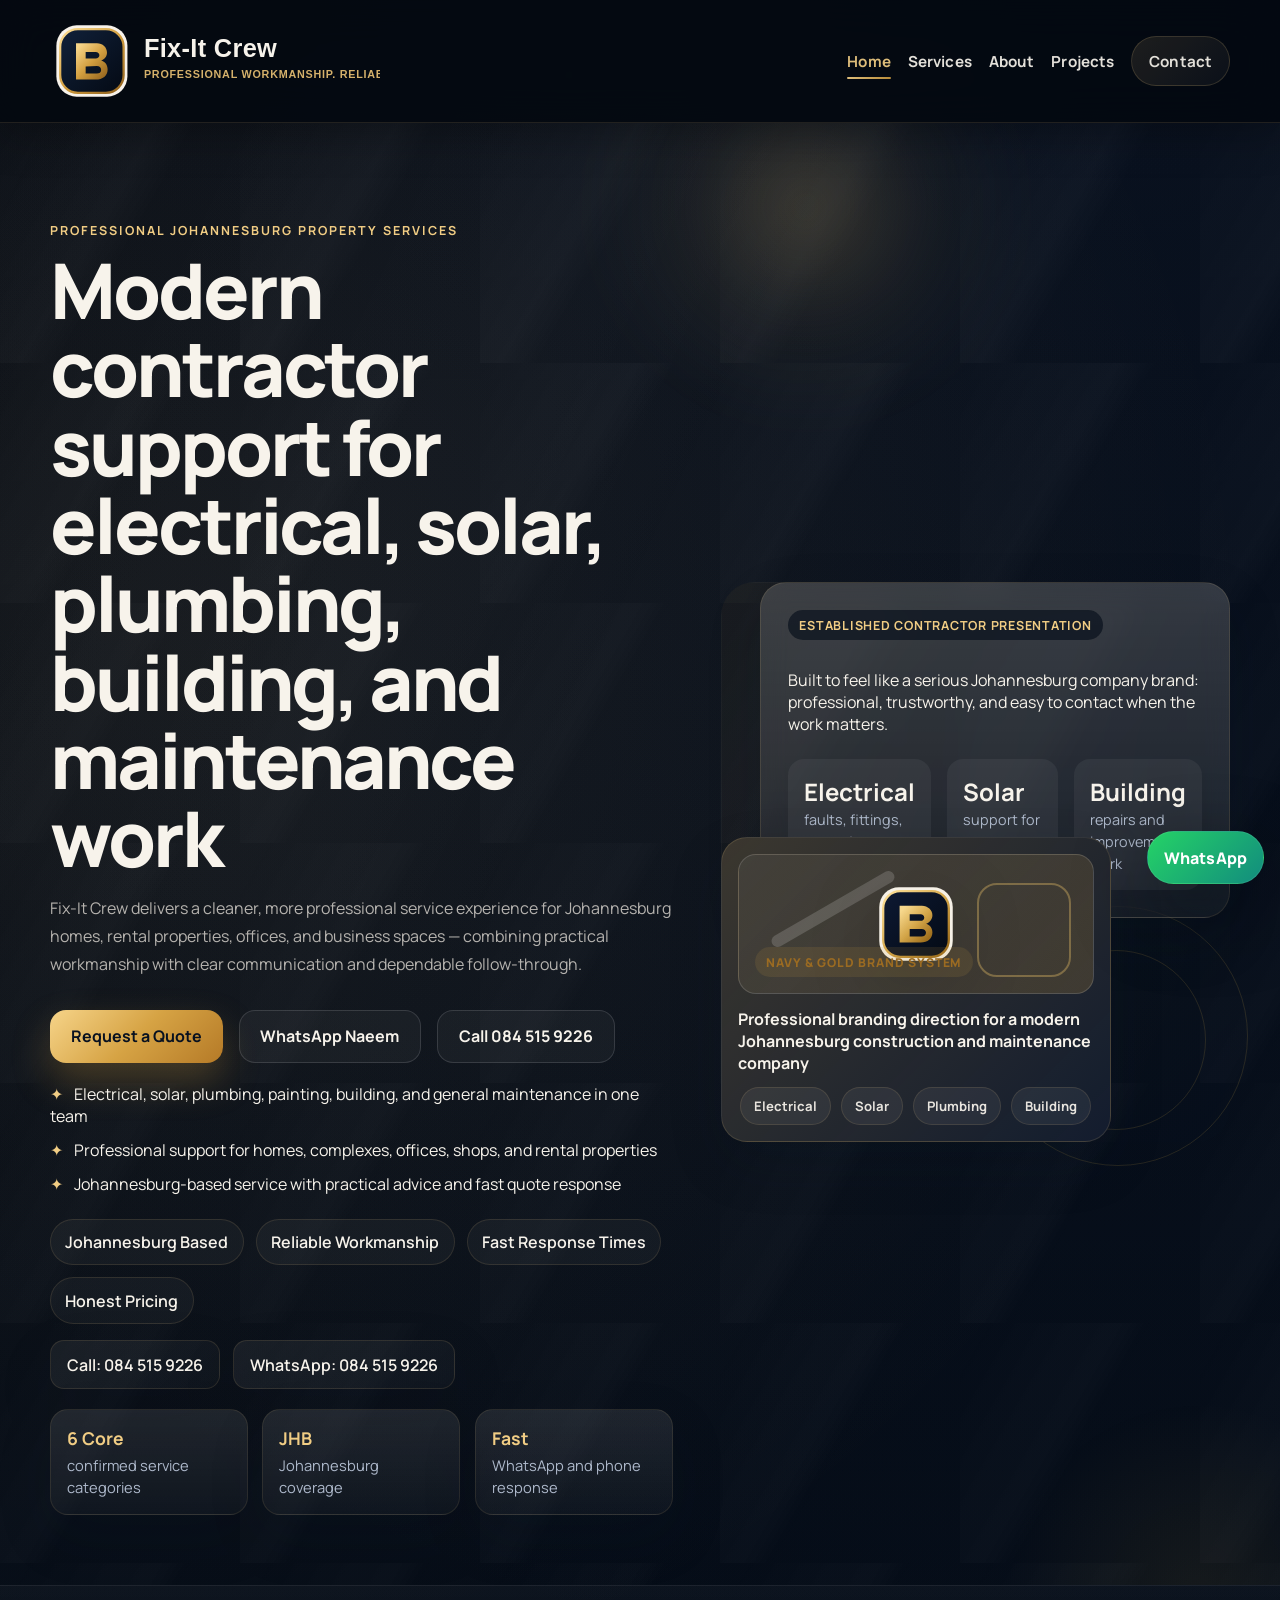
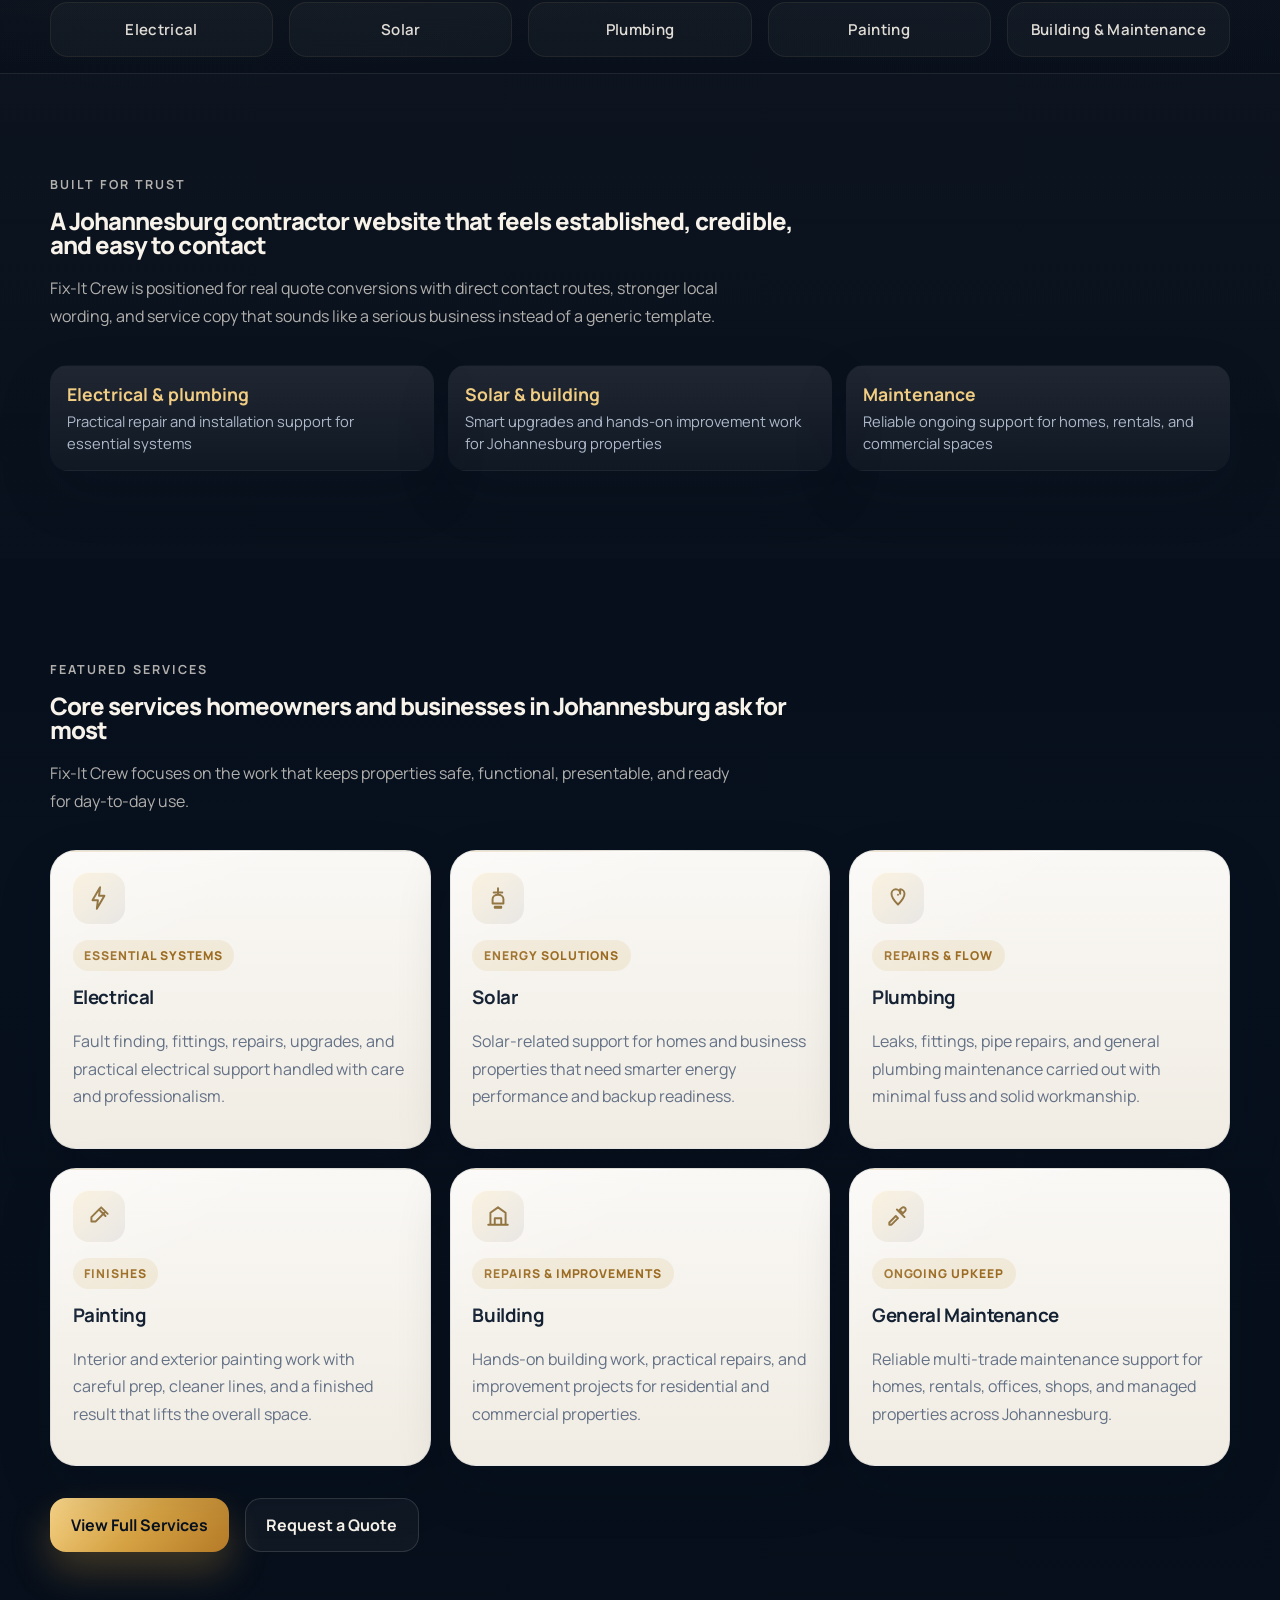
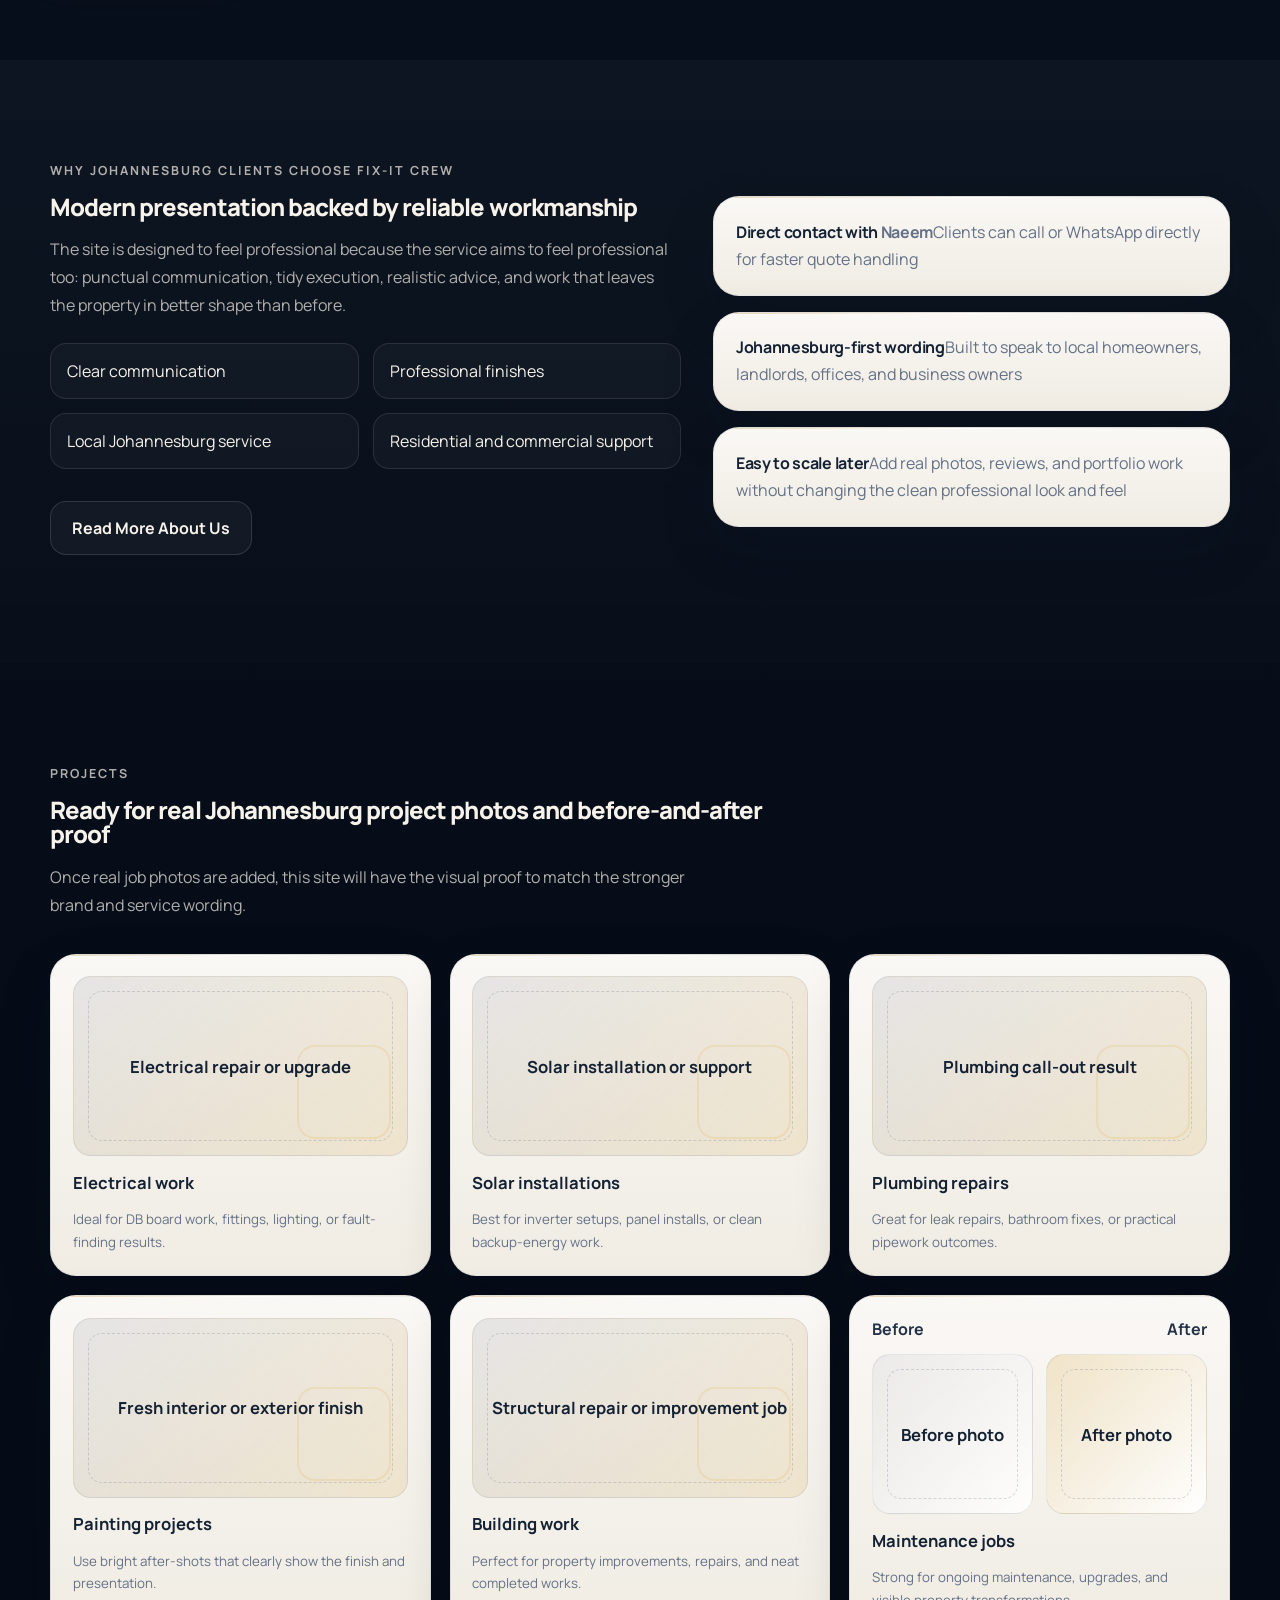
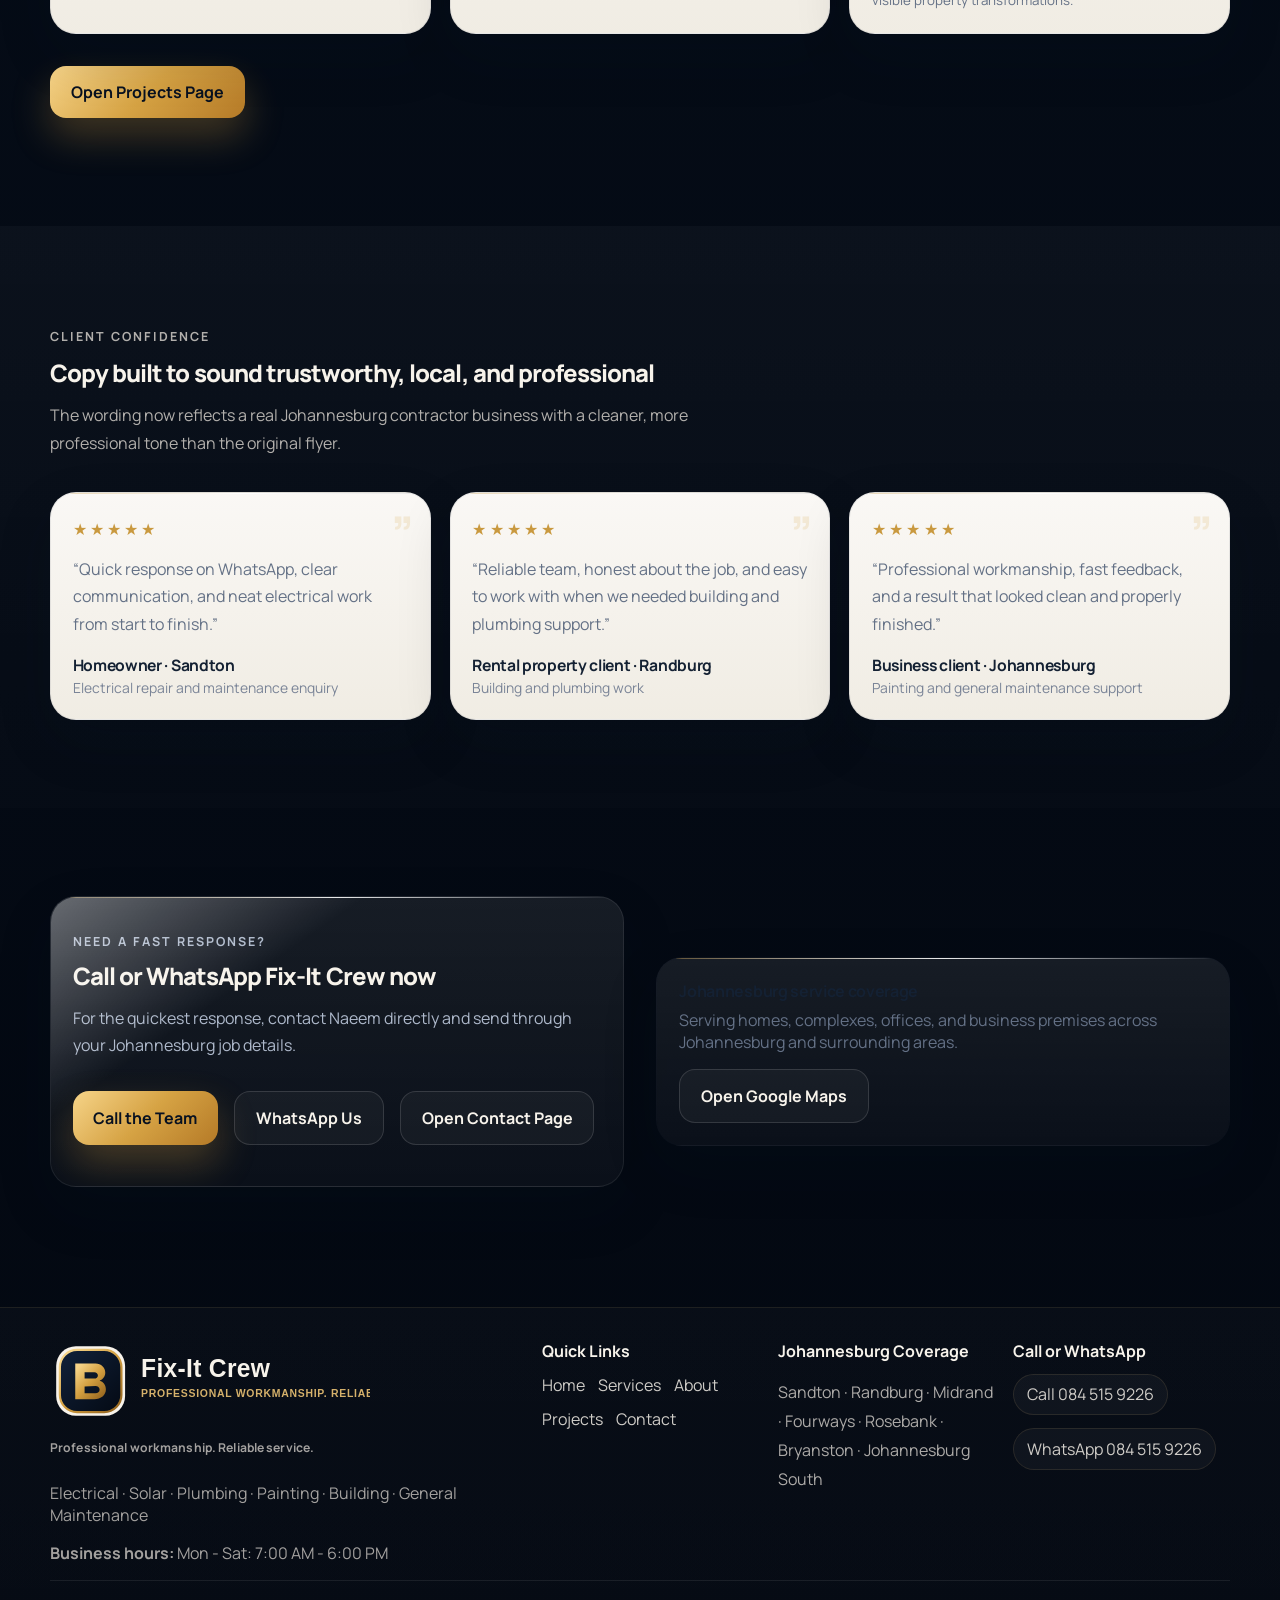
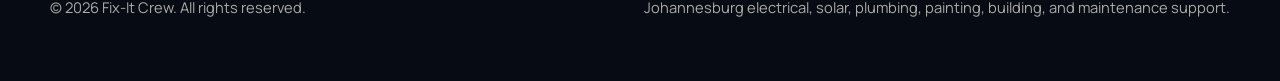
==== commit 2daf3206: "Ship Fix-It Crew production-ready branding and realism pass" ====
--- a/index.html
+++ b/index.html
@@ -17,14 +17,15 @@
     <meta property="og:description" content="Professional electrical, solar, plumbing, painting, building, and maintenance support across Johannesburg." />
     <meta property="og:type" content="website" />
     <meta property="og:url" content="https://ps420.github.io/fix-it-crew-site/" />
-    <meta property="og:image" content="https://ps420.github.io/fix-it-crew-site/og-image.jpg" />
+    <meta property="og:image" content="https://ps420.github.io/fix-it-crew-site/og-image.svg" />
     <meta property="og:site_name" content="Fix-It Crew" />
     <meta property="og:locale" content="en_ZA" />
     <meta name="twitter:card" content="summary_large_image" />
     <meta name="twitter:title" content="Fix-It Crew | Trusted Johannesburg Property Services" />
     <meta name="twitter:description" content="Professional electrical, solar, plumbing, painting, building, and maintenance support across Johannesburg." />
-    <meta name="twitter:image" content="https://ps420.github.io/fix-it-crew-site/og-image.jpg" />
+    <meta name="twitter:image" content="https://ps420.github.io/fix-it-crew-site/og-image.svg" />
     <link rel="canonical" href="https://ps420.github.io/fix-it-crew-site/" />
+    <link rel="apple-touch-icon" href="assets/brand/logo-icon.svg" />
     <link rel="icon" type="image/svg+xml" href="assets/brand/favicon.svg" />
     <script type="application/ld+json">
       {
@@ -47,7 +48,7 @@
     <link rel="preconnect" href="https://fonts.googleapis.com" />
     <link rel="preconnect" href="https://fonts.gstatic.com" crossorigin />
     <link href="https://fonts.googleapis.com/css2?family=Manrope:wght@400;500;600;700;800&display=swap" rel="stylesheet" />
-    <link rel="stylesheet" href="styles.css?v=20260515-2156" />
+    <link rel="stylesheet" href="styles.css?v=20260515-2218" />
   </head>
   <body>
     <a class="floating-whatsapp" data-link="whatsapp" href="https://wa.me/27845159226" target="_blank" rel="noreferrer" aria-label="Chat on WhatsApp"><span>WhatsApp</span></a>
@@ -55,13 +56,7 @@
 
     <header class="site-header">
       <div class="container nav-wrap">
-        <a href="index.html" class="brand">
-          <span class="brand-mark" aria-hidden="true"><img src="assets/brand/brand-mark.svg" alt="" class="brand-logo-icon" /></span>
-          <span>
-            <strong data-config="businessName">Fix-It Crew</strong>
-            <small><span data-config="serviceAreaShort">Johannesburg</span> <span data-config="tagline">Electrical, Solar, Plumbing, Painting, Building & Maintenance</span></small>
-          </span>
-        </a>
+        <a href="index.html" class="brand"><img src="assets/brand/logo-horizontal.svg" alt="Fix-It Crew" class="brand-horizontal-logo" /></a>
 
         <button class="nav-toggle" aria-label="Open menu" aria-expanded="false" aria-controls="siteNav">☰</button>
 
@@ -98,17 +93,18 @@
             </ul>
             <div class="trust-badges">
               <span>Johannesburg Based</span>
-              <span>Professional Workmanship</span>
-              <span>Fast WhatsApp Quotes</span>
+              <span>Reliable Workmanship</span>
+              <span>Fast Response Times</span>
+              <span>Honest Pricing</span>
             </div>
             <div class="hero-contact-strip">
               <a data-link="phone" href="tel:+27845159226">Call: <span data-config="phoneDisplay">084 515 9226</span></a>
               <a data-link="whatsapp" href="https://wa.me/27845159226" target="_blank" rel="noreferrer">WhatsApp: <span data-config="whatsAppDisplay">084 515 9226</span></a>
             </div>
             <div class="hero-trust-stats reveal delay-1">
-              <div><strong>6 Core</strong><span>service categories</span></div>
-              <div><strong>JHB</strong><span>local coverage</span></div>
-              <div><strong>Direct</strong><span>contact with Naeem</span></div>
+              <div><strong>6 Core</strong><span>confirmed service categories</span></div>
+              <div><strong>JHB</strong><span>Johannesburg coverage</span></div>
+              <div><strong>Fast</strong><span>WhatsApp and phone response</span></div>
             </div>
           </div>
 
@@ -177,9 +173,12 @@
             <p>Fix-It Crew focuses on the work that keeps properties safe, functional, presentable, and ready for day-to-day use.</p>
           </div>
           <div class="service-grid">
-            <article class="service-card premium-card reveal"><div class="service-icon"><svg viewBox="0 0 24 24"><path d="M13 2L6 14h5l-1 8 7-12h-5l1-8z"/></svg></div><span class="service-tag">Essential systems</span><h3>Electrical</h3><p>Fault finding, fittings, repairs, and upgrade work handled with a careful, professional approach.</p></article>
-            <article class="service-card premium-card reveal delay-1"><div class="service-icon"><svg viewBox="0 0 24 24"><path d="M12 3v6M8 7h8M7 13c0-2.2 2.2-4 5-4s5 1.8 5 4v4H7v-4zm2 7h6v1H9z"/></svg></div><span class="service-tag">Energy solutions</span><h3>Solar</h3><p>Solar-related support to help Johannesburg properties improve resilience, efficiency, and backup readiness.</p></article>
+            <article class="service-card premium-card reveal"><div class="service-icon"><svg viewBox="0 0 24 24"><path d="M13 2L6 14h5l-1 8 7-12h-5l1-8z"/></svg></div><span class="service-tag">Essential systems</span><h3>Electrical</h3><p>Fault finding, fittings, repairs, upgrades, and practical electrical support handled with care and professionalism.</p></article>
+            <article class="service-card premium-card reveal delay-1"><div class="service-icon"><svg viewBox="0 0 24 24"><path d="M12 3v6M8 7h8M7 13c0-2.2 2.2-4 5-4s5 1.8 5 4v4H7v-4zm2 7h6v1H9z"/></svg></div><span class="service-tag">Energy solutions</span><h3>Solar</h3><p>Solar-related support for homes and business properties that need smarter energy performance and backup readiness.</p></article>
             <article class="service-card premium-card reveal delay-2"><div class="service-icon"><svg viewBox="0 0 24 24"><path d="M14 4a4 4 0 014 4c0 4-6 10-6 10S6 12 6 8a4 4 0 018 0zM12 9h.01"/></svg></div><span class="service-tag">Repairs &amp; flow</span><h3>Plumbing</h3><p>Leaks, fittings, pipe repairs, and general plumbing maintenance carried out with minimal fuss and solid workmanship.</p></article>
+            <article class="service-card premium-card reveal"><div class="service-icon"><svg viewBox="0 0 24 24"><path d="M14 4l6 6M13 5l-8 8v4h4l8-8M12 6l6 6"/></svg></div><span class="service-tag">Finishes</span><h3>Painting</h3><p>Interior and exterior painting work with careful prep, cleaner lines, and a finished result that lifts the overall space.</p></article>
+            <article class="service-card premium-card reveal delay-1"><div class="service-icon"><svg viewBox="0 0 24 24"><path d="M3 20h18M5 20V9l7-5 7 5v11M9 20v-6h6v6"/></svg></div><span class="service-tag">Repairs &amp; improvements</span><h3>Building</h3><p>Hands-on building work, practical repairs, and improvement projects for residential and commercial properties.</p></article>
+            <article class="service-card premium-card reveal delay-2"><div class="service-icon"><svg viewBox="0 0 24 24"><path d="M4 18l6-6 2 2-6 6H4zm9.5-11.5l2-2a2.1 2.1 0 013 3l-2 2-3-3zM11 6l7 7"/></svg></div><span class="service-tag">Ongoing upkeep</span><h3>General Maintenance</h3><p>Reliable multi-trade maintenance support for homes, rentals, offices, shops, and managed properties across Johannesburg.</p></article>
           </div>
           <div class="stacked-actions reveal delay-1">
             <a class="btn btn-gold" href="services.html">View Full Services</a>
@@ -222,22 +221,12 @@
             <p>Once real job photos are added, this site will have the visual proof to match the stronger brand and service wording.</p>
           </div>
           <div class="gallery-grid masonry-grid premium-gallery-grid">
-            <div class="gallery-card gallery-card-large reveal">
-              <div class="image-placeholder project-one"><span>Electrical, solar, or building feature project</span></div>
-              <span>Signature project highlight</span><small>Perfect for a sharp completed job photo from Johannesburg</small>
-            </div>
-            <div class="gallery-card reveal delay-1">
-              <div class="image-placeholder project-two"><span>Painting or plumbing result</span></div>
-              <span>Neat finish showcase</span><small>Show the quality of the final result, not just the process</small>
-            </div>
-            <div class="gallery-card gallery-split gallery-card-wide reveal delay-2">
-              <div class="split-header"><strong>Before</strong><strong>After</strong></div>
-              <div class="before-after-grid">
-                <div class="image-placeholder before-box"><span>Before photo</span></div>
-                <div class="image-placeholder after-box"><span>After photo</span></div>
-              </div>
-              <small>Strong for repairs, room upgrades, and maintenance transformations</small>
-            </div>
+            <div class="gallery-card reveal"><div class="image-placeholder project-one"><span>Electrical repair or upgrade</span></div><span>Electrical work</span><small>Ideal for DB board work, fittings, lighting, or fault-finding results.</small></div>
+            <div class="gallery-card reveal delay-1"><div class="image-placeholder project-two"><span>Solar installation or support</span></div><span>Solar installations</span><small>Best for inverter setups, panel installs, or clean backup-energy work.</small></div>
+            <div class="gallery-card reveal delay-2"><div class="image-placeholder project-three"><span>Plumbing call-out result</span></div><span>Plumbing repairs</span><small>Great for leak repairs, bathroom fixes, or practical pipework outcomes.</small></div>
+            <div class="gallery-card reveal"><div class="image-placeholder project-five"><span>Fresh interior or exterior finish</span></div><span>Painting projects</span><small>Use bright after-shots that clearly show the finish and presentation.</small></div>
+            <div class="gallery-card reveal delay-1"><div class="image-placeholder project-six"><span>Structural repair or improvement job</span></div><span>Building work</span><small>Perfect for property improvements, repairs, and neat completed works.</small></div>
+            <div class="gallery-card gallery-split reveal delay-2"><div class="split-header"><strong>Before</strong><strong>After</strong></div><div class="before-after-grid"><div class="image-placeholder before-box"><span>Before photo</span></div><div class="image-placeholder after-box"><span>After photo</span></div></div><span>Maintenance jobs</span><small>Strong for ongoing maintenance, upgrades, and visible property transformations.</small></div>
           </div>
           <div class="stacked-actions reveal delay-1">
             <a class="btn btn-gold" href="projects.html">Open Projects Page</a>
@@ -253,21 +242,9 @@
             <p>The wording now reflects a real Johannesburg contractor business with a cleaner, more professional tone than the original flyer.</p>
           </div>
           <div class="review-grid">
-            <article class="review-card reveal premium-testimonial-card">
-              <div class="stars">★★★★★</div>
-              <p>“Professional communication, neat workmanship, and a smooth process from the first WhatsApp through to completion.”</p>
-              <div class="review-meta"><strong>Property owner / Johannesburg</strong><span>Electrical and maintenance enquiry style</span></div>
-            </article>
-            <article class="review-card reveal delay-1 premium-testimonial-card">
-              <div class="stars">★★★★★</div>
-              <p>“A dependable team for practical building, plumbing, and repair work when you want the job handled properly.”</p>
-              <div class="review-meta"><strong>Landlord / Gauteng</strong><span>General property maintenance tone</span></div>
-            </article>
-            <article class="review-card reveal delay-2 premium-testimonial-card">
-              <div class="stars">★★★★★</div>
-              <p>“The business feels professional, approachable, and easy to trust — exactly what local clients want when choosing a contractor.”</p>
-              <div class="review-meta"><strong>Business client / Johannesburg</strong><span>Commercial property support tone</span></div>
-            </article>
+            <article class="review-card reveal premium-testimonial-card"><div class="stars">★★★★★</div><p>“Quick response on WhatsApp, clear communication, and neat electrical work from start to finish.”</p><div class="review-meta"><strong>Homeowner · Sandton</strong><span>Electrical repair and maintenance enquiry</span></div></article>
+            <article class="review-card reveal delay-1 premium-testimonial-card"><div class="stars">★★★★★</div><p>“Reliable team, honest about the job, and easy to work with when we needed building and plumbing support.”</p><div class="review-meta"><strong>Rental property client · Randburg</strong><span>Building and plumbing work</span></div></article>
+            <article class="review-card reveal delay-2 premium-testimonial-card"><div class="stars">★★★★★</div><p>“Professional workmanship, fast feedback, and a result that looked clean and properly finished.”</p><div class="review-meta"><strong>Business client · Johannesburg</strong><span>Painting and general maintenance support</span></div></article>
           </div>
         </div>
       </section>
@@ -295,7 +272,9 @@
 
     <footer class="site-footer">
       <div class="container footer-wrap">
-        <div class="footer-brand-block"><div class="footer-brand-top"><img src="assets/brand/brand-mark.svg" alt="" class="footer-brand-icon" /><div><strong data-config="businessName">Fix-It Crew</strong><span class="footer-brand-label">Professional workmanship. Reliable service.</span></div></div>
+        <div class="footer-brand-block">
+          <img src="assets/brand/logo-horizontal.svg" alt="Fix-It Crew" class="footer-horizontal-logo" />
+          <p class="footer-brand-label">Professional workmanship. Reliable service.</p>
           <p data-config="coreServicesInline">Electrical · Solar · Plumbing · Painting · Building · General Maintenance</p>
           <p class="footer-hours"><strong>Business hours:</strong> <span data-config="businessHoursText">Mon - Sat: 7:00 AM - 6:00 PM</span></p>
         </div>
@@ -311,7 +290,7 @@
             </div>
           </div>
           <div>
-            <strong>Service Areas</strong>
+            <strong>Johannesburg Coverage</strong>
             <p class="footer-area-list" data-config="localAreasInline">Sandton · Randburg · Midrand · Fourways · Rosebank · Bryanston · Johannesburg South</p>
           </div>
           <div>
@@ -329,6 +308,6 @@
       </div>
     </footer>
 
-    <script src="script.js?v=20260515-2156"></script>
+    <script src="script.js?v=20260515-2218"></script>
   </body>
 </html>
--- a/styles.css
+++ b/styles.css
@@ -968,3 +968,265 @@
   .hero-brand-emblem { width: 70px; height: 70px; }
   .hero-service-chips { gap: 0.45rem; }
 }
+
+/* --- Final production pass --- */
+.brand {
+  padding: 0.3rem 0;
+  background: transparent;
+  border: 0;
+  box-shadow: none;
+}
+
+.brand:hover {
+  transform: none;
+  box-shadow: none;
+}
+
+.brand-horizontal-logo,
+.footer-horizontal-logo,
+.page-hero-logo {
+  display: block;
+  width: auto;
+  height: auto;
+}
+
+.brand-horizontal-logo {
+  width: clamp(220px, 28vw, 330px);
+  max-width: 100%;
+}
+
+.site-nav a:last-child {
+  padding: 0.82rem 1.05rem;
+  border-radius: 999px;
+  border: 1px solid rgba(241,205,132,0.18);
+  background: linear-gradient(135deg, rgba(241,205,132,0.12), rgba(255,255,255,0.04));
+}
+
+.page-hero-logo {
+  width: min(100%, 360px);
+  margin-bottom: 1rem;
+}
+
+.hero::before,
+.page-hero::before,
+.section::before,
+.page-section::before {
+  content: "";
+  position: absolute;
+  inset: 0;
+  pointer-events: none;
+  background-image: linear-gradient(rgba(255,255,255,0.015) 1px, transparent 1px), linear-gradient(90deg, rgba(255,255,255,0.015) 1px, transparent 1px);
+  background-size: 28px 28px;
+  mask-image: linear-gradient(180deg, rgba(0,0,0,0.18), transparent 90%);
+  opacity: 0.3;
+}
+
+.section,
+.page-section,
+.page-hero {
+  position: relative;
+}
+
+.hero-copy,
+.page-hero-copy,
+.section-head,
+.about-copy,
+.contact-copy,
+.quote-form,
+.detail-card,
+.info-card,
+.review-card,
+.gallery-card,
+.service-card,
+.mini-card,
+.map-card,
+.timeline-step {
+  position: relative;
+  z-index: 1;
+}
+
+.hero-text,
+.lead-text,
+.section-head p,
+.about-copy p,
+.contact-copy p,
+.detail-card p,
+.info-card p,
+.review-card p,
+.service-card p,
+.timeline-step span,
+.map-card p,
+.form-intro {
+  max-width: 68ch;
+}
+
+.hero-copy .eyebrow,
+.page-hero-copy .eyebrow {
+  margin-bottom: 0.75rem;
+}
+
+.hero-showcase {
+  align-content: start;
+}
+
+.project-placeholder {
+  text-align: left;
+  gap: 0.85rem;
+}
+
+.hero-service-chips {
+  justify-content: flex-start;
+}
+
+.hero-service-chips span {
+  background: rgba(255,255,255,0.06);
+}
+
+.trust-items {
+  grid-template-columns: repeat(5, minmax(0, 1fr));
+}
+
+.trust-items span {
+  color: rgba(247,243,235,0.9);
+  font-size: 0.94rem;
+}
+
+.stats-grid {
+  grid-template-columns: repeat(3, minmax(0, 1fr));
+}
+
+.stat-card,
+.timeline-step,
+.detail-card,
+.info-card,
+.service-card,
+.review-card,
+.gallery-card,
+.contact-card,
+.quote-form,
+.mini-card,
+.map-card {
+  border: 1px solid rgba(18, 32, 50, 0.08);
+}
+
+.service-card h3,
+.review-meta strong,
+.contact-card strong,
+.quote-form h3,
+.timeline-step strong,
+.detail-card h3,
+.info-card h3,
+.mini-card strong,
+.map-card strong {
+  letter-spacing: -0.02em;
+}
+
+.gallery-grid {
+  grid-template-columns: repeat(3, minmax(0, 1fr));
+}
+
+.gallery-card {
+  min-height: 100%;
+}
+
+.gallery-card span {
+  font-size: 1.04rem;
+}
+
+.review-card {
+  padding-top: 1.55rem;
+}
+
+.review-meta strong {
+  font-size: 0.98rem;
+}
+
+.review-meta span {
+  font-size: 0.87rem;
+}
+
+.contact-card {
+  background: linear-gradient(180deg, rgba(255,253,250,1), rgba(246,241,232,0.98));
+}
+
+.contact-card strong {
+  display: block;
+  margin-bottom: 0.3rem;
+}
+
+.quote-form {
+  background: linear-gradient(180deg, rgba(255,253,250,1), rgba(246,241,232,0.98));
+}
+
+.footer-brand-block {
+  max-width: 460px;
+}
+
+.footer-horizontal-logo {
+  width: min(100%, 320px);
+  margin-bottom: 0.85rem;
+}
+
+.footer-brand-label {
+  margin: 0 0 0.6rem;
+  color: var(--gold-strong);
+  font-weight: 700;
+  letter-spacing: 0.01em;
+  text-transform: none;
+  background: none;
+  padding: 0;
+}
+
+.footer-hours,
+.footer-area-list,
+.footer-bottom {
+  color: rgba(237,232,224,0.72);
+}
+
+.floating-whatsapp span,
+.mobile-call {
+  letter-spacing: 0.01em;
+}
+
+@media (max-width: 980px) {
+  .gallery-grid,
+  .stats-grid,
+  .trust-items {
+    grid-template-columns: 1fr 1fr;
+  }
+}
+
+@media (max-width: 760px) {
+  .brand-horizontal-logo {
+    width: min(72vw, 280px);
+  }
+  .site-nav {
+    align-items: stretch;
+  }
+  .site-nav a {
+    width: 100%;
+    text-align: center;
+  }
+  .gallery-grid,
+  .stats-grid,
+  .trust-items {
+    grid-template-columns: 1fr;
+  }
+  .page-hero-logo {
+    width: min(100%, 280px);
+  }
+}
+
+@media (max-width: 520px) {
+  .brand-horizontal-logo {
+    width: min(68vw, 240px);
+  }
+  .site-header {
+    backdrop-filter: blur(16px);
+  }
+  .hero-contact-strip a,
+  .footer-socials a {
+    width: 100%;
+    justify-content: center;
+  }
+}
